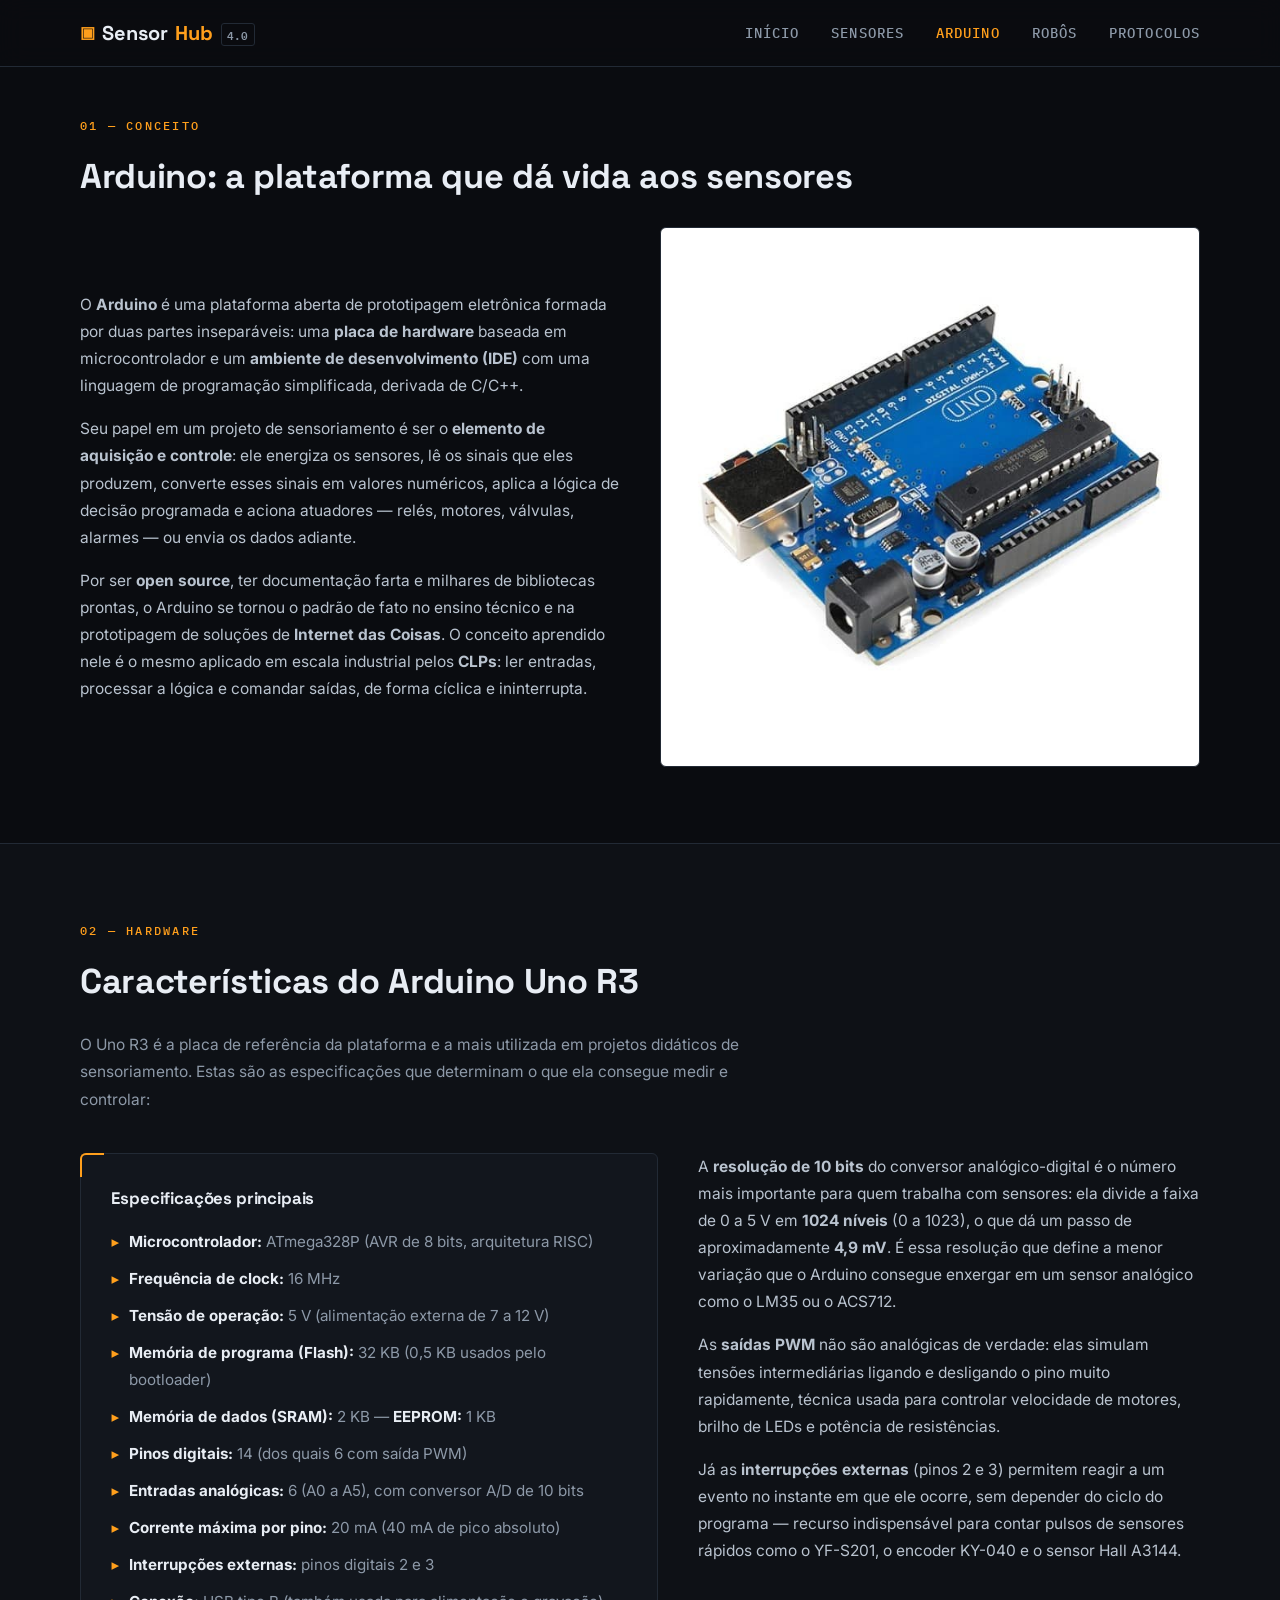
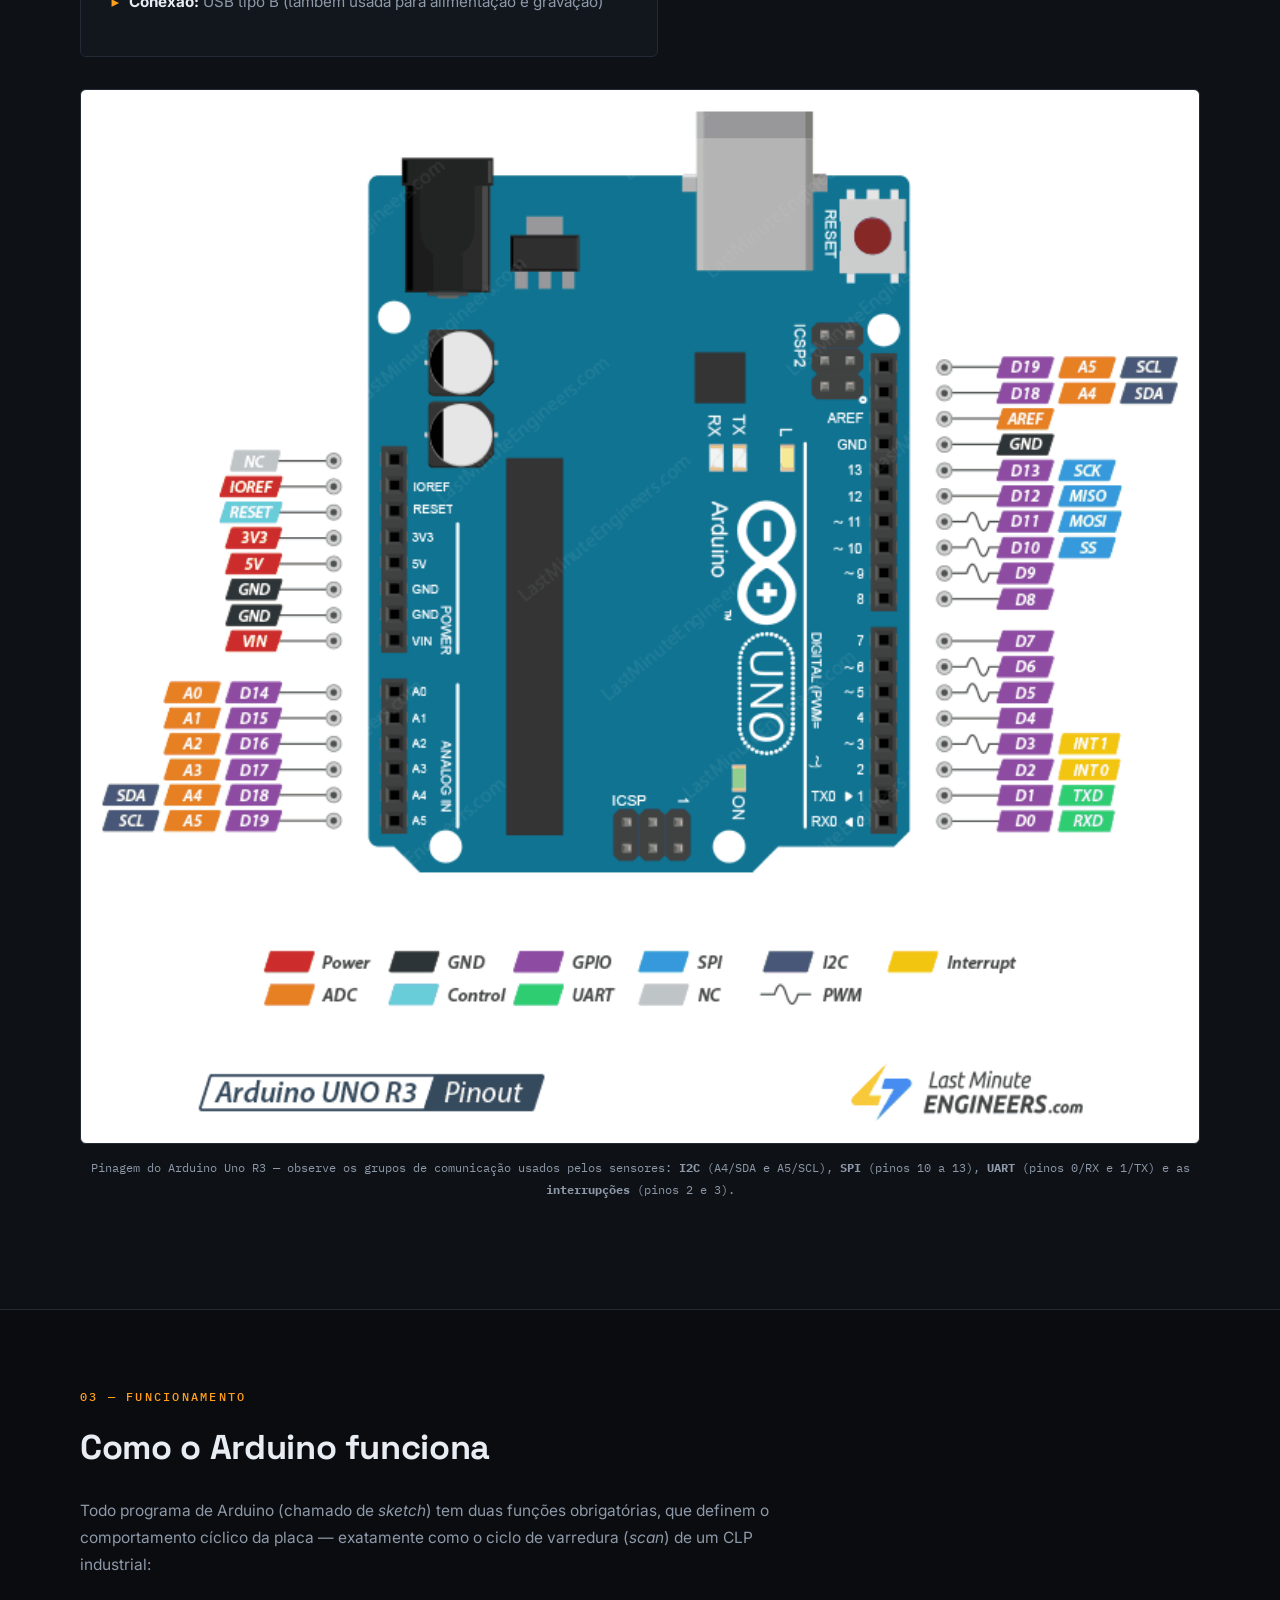
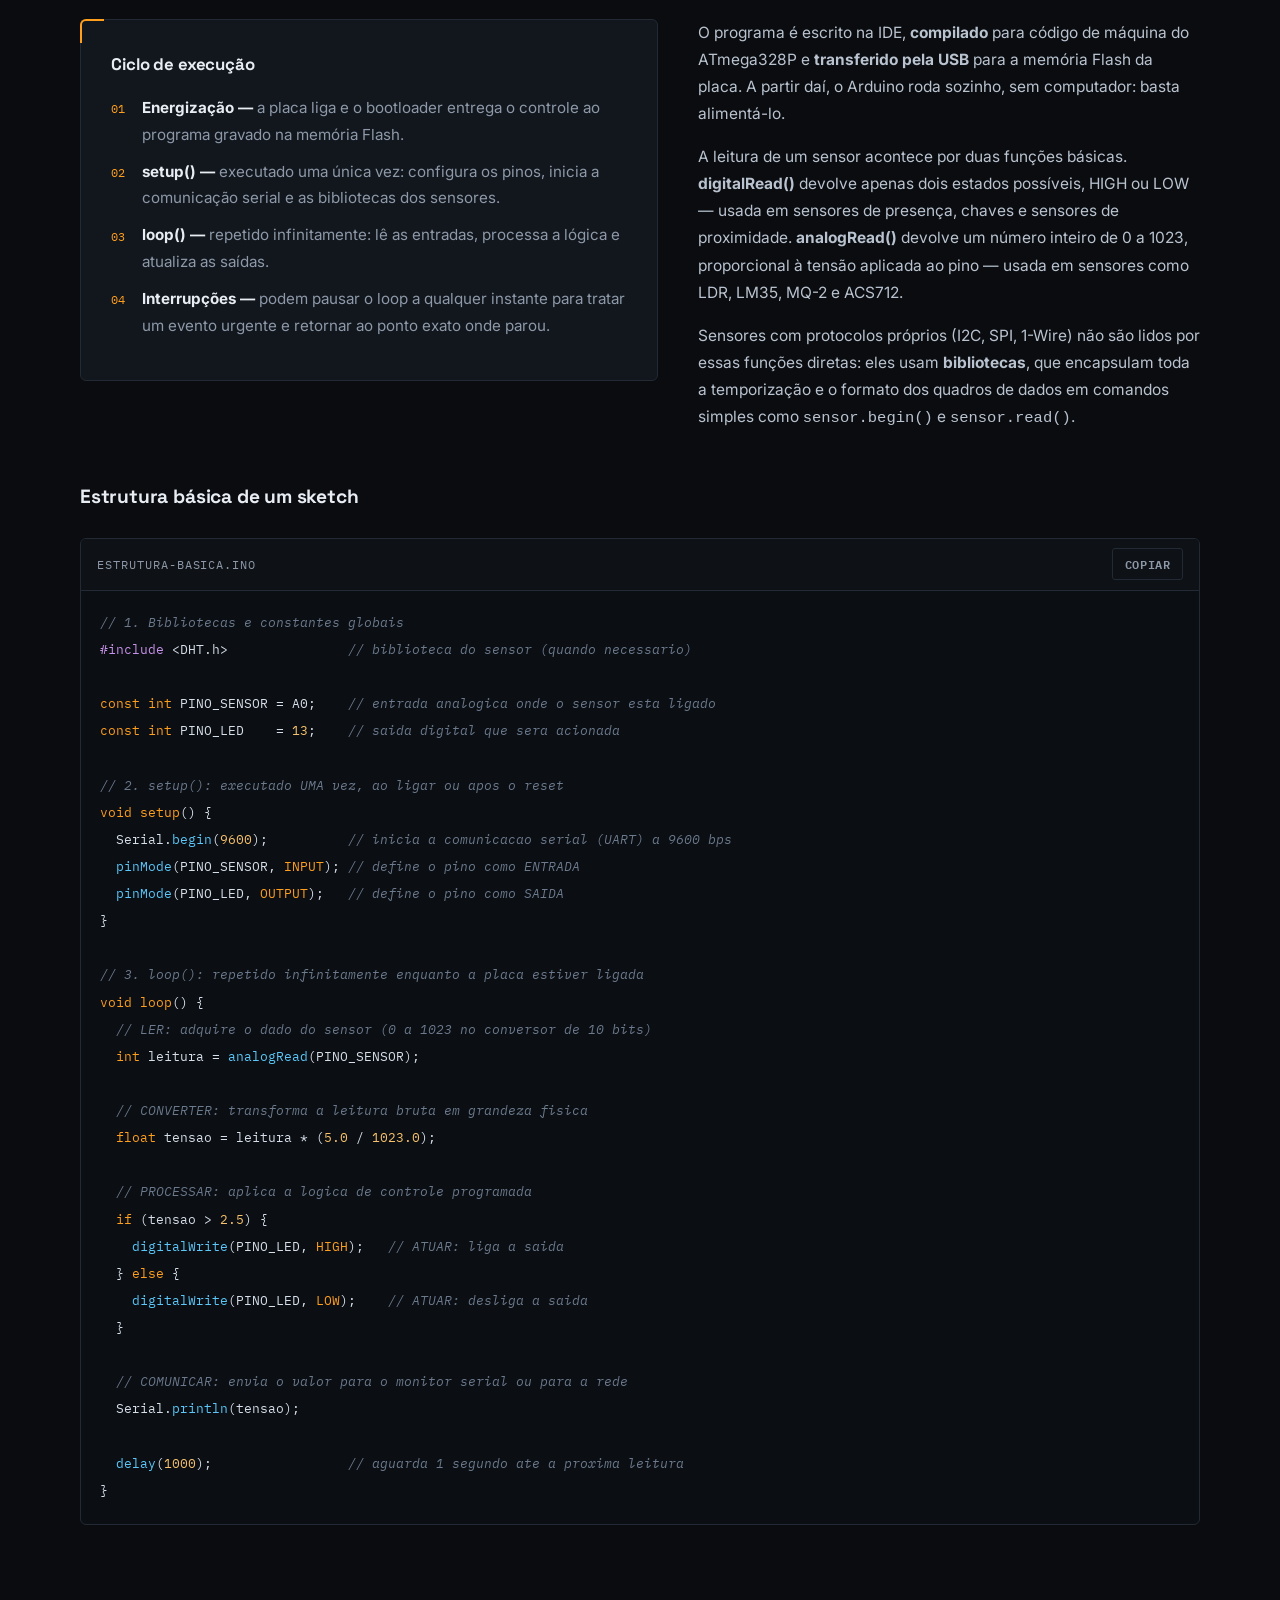
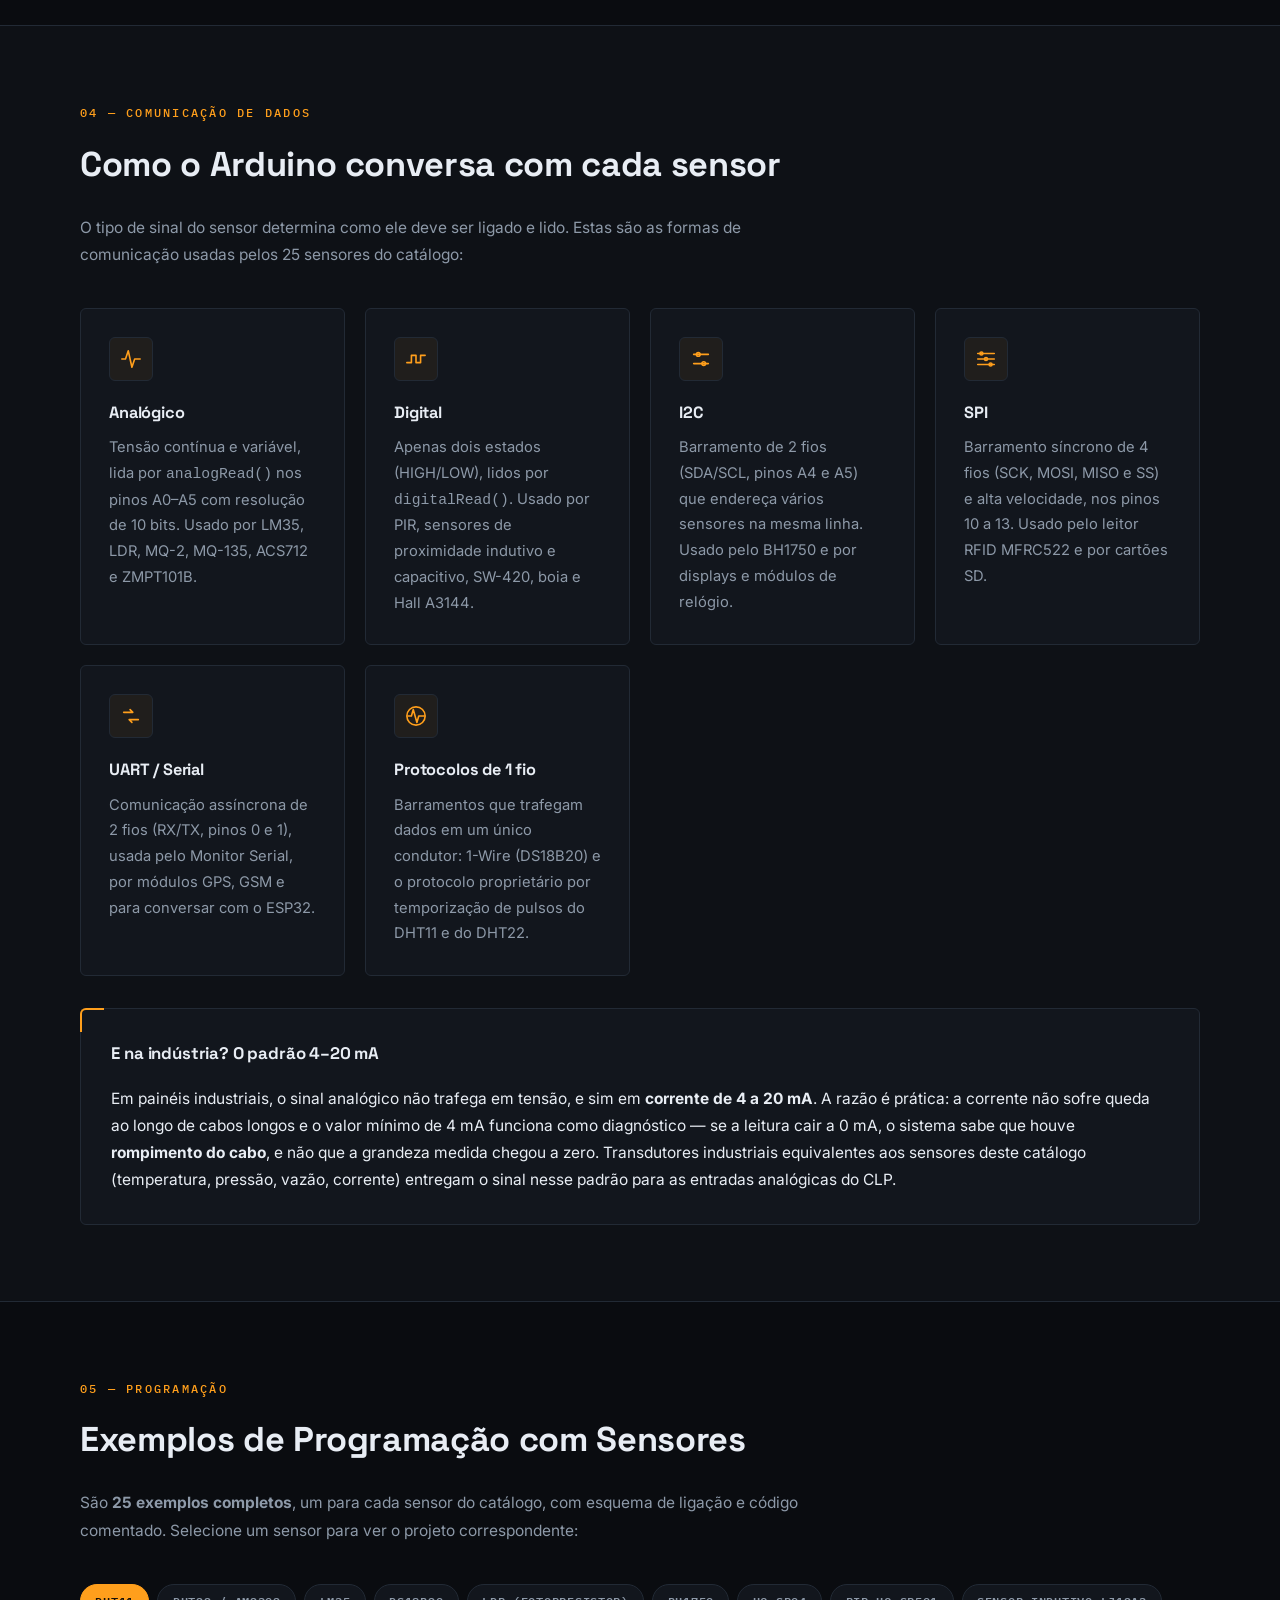
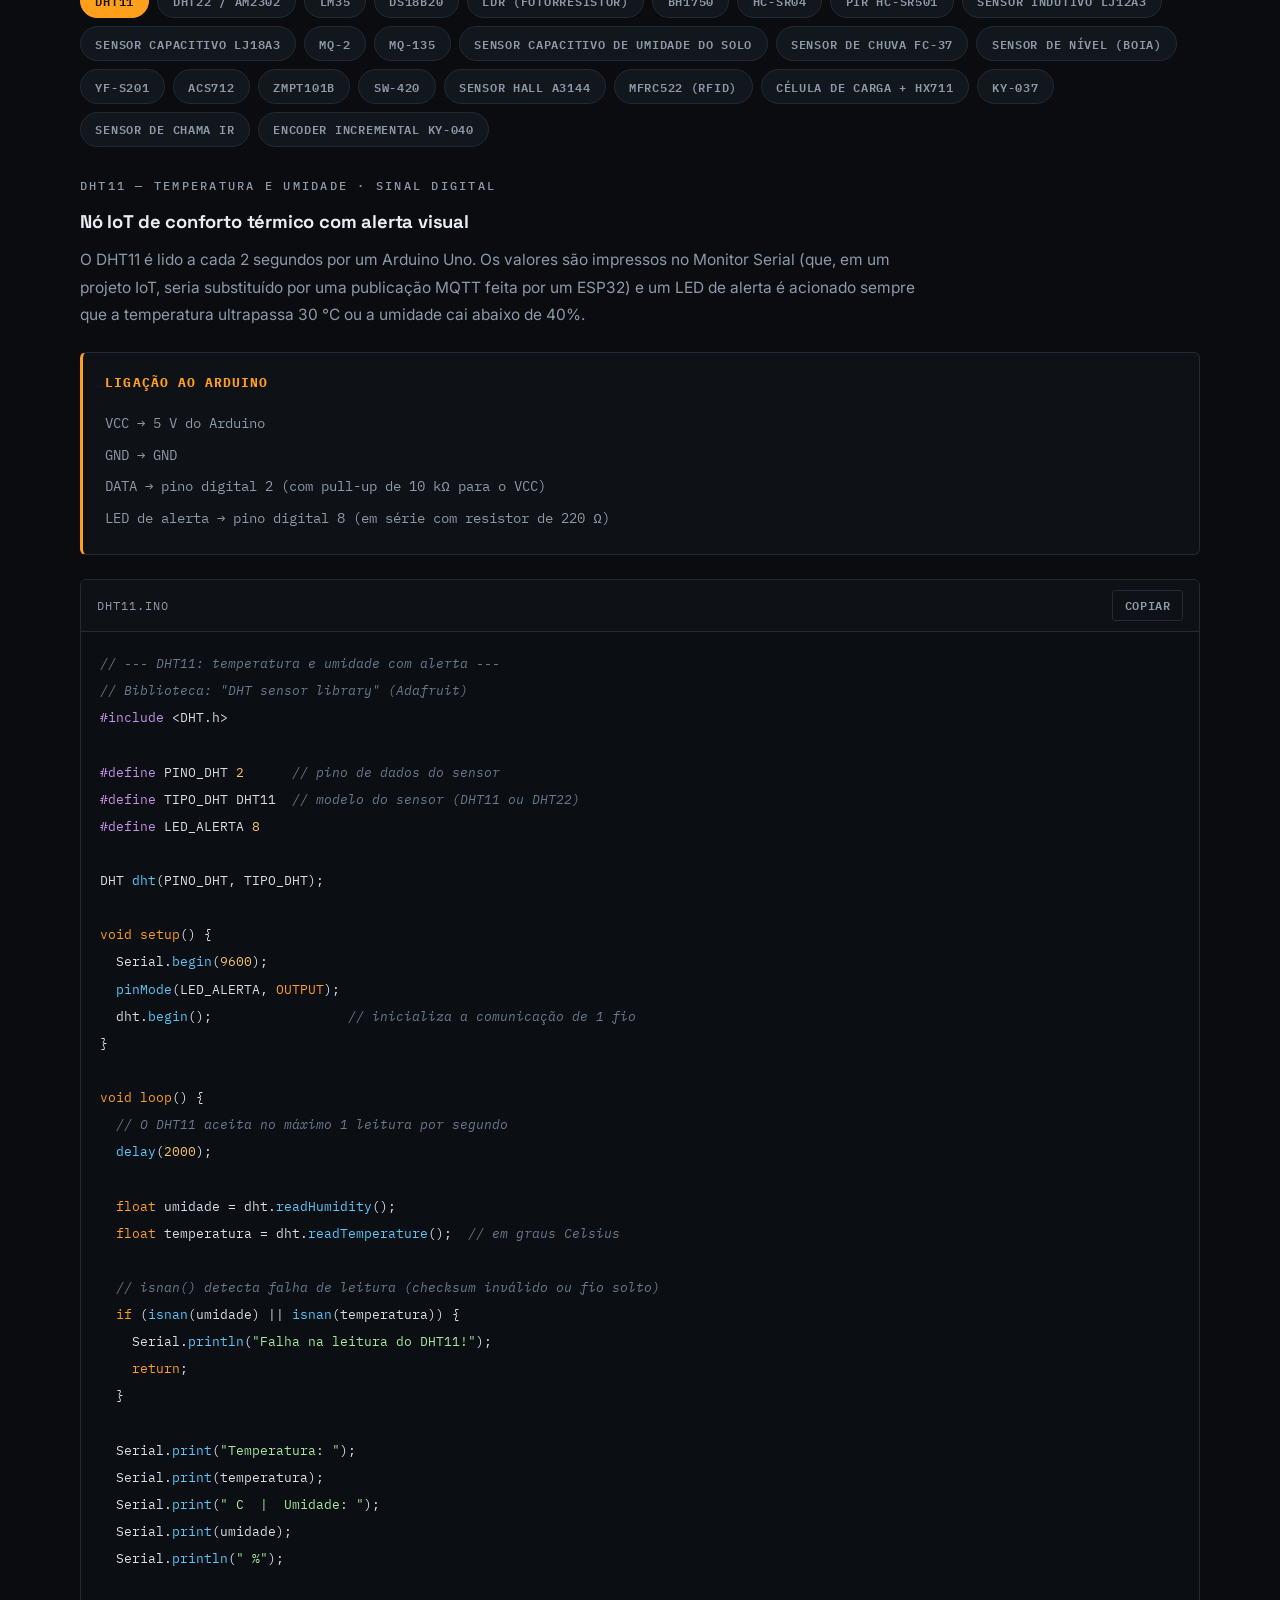
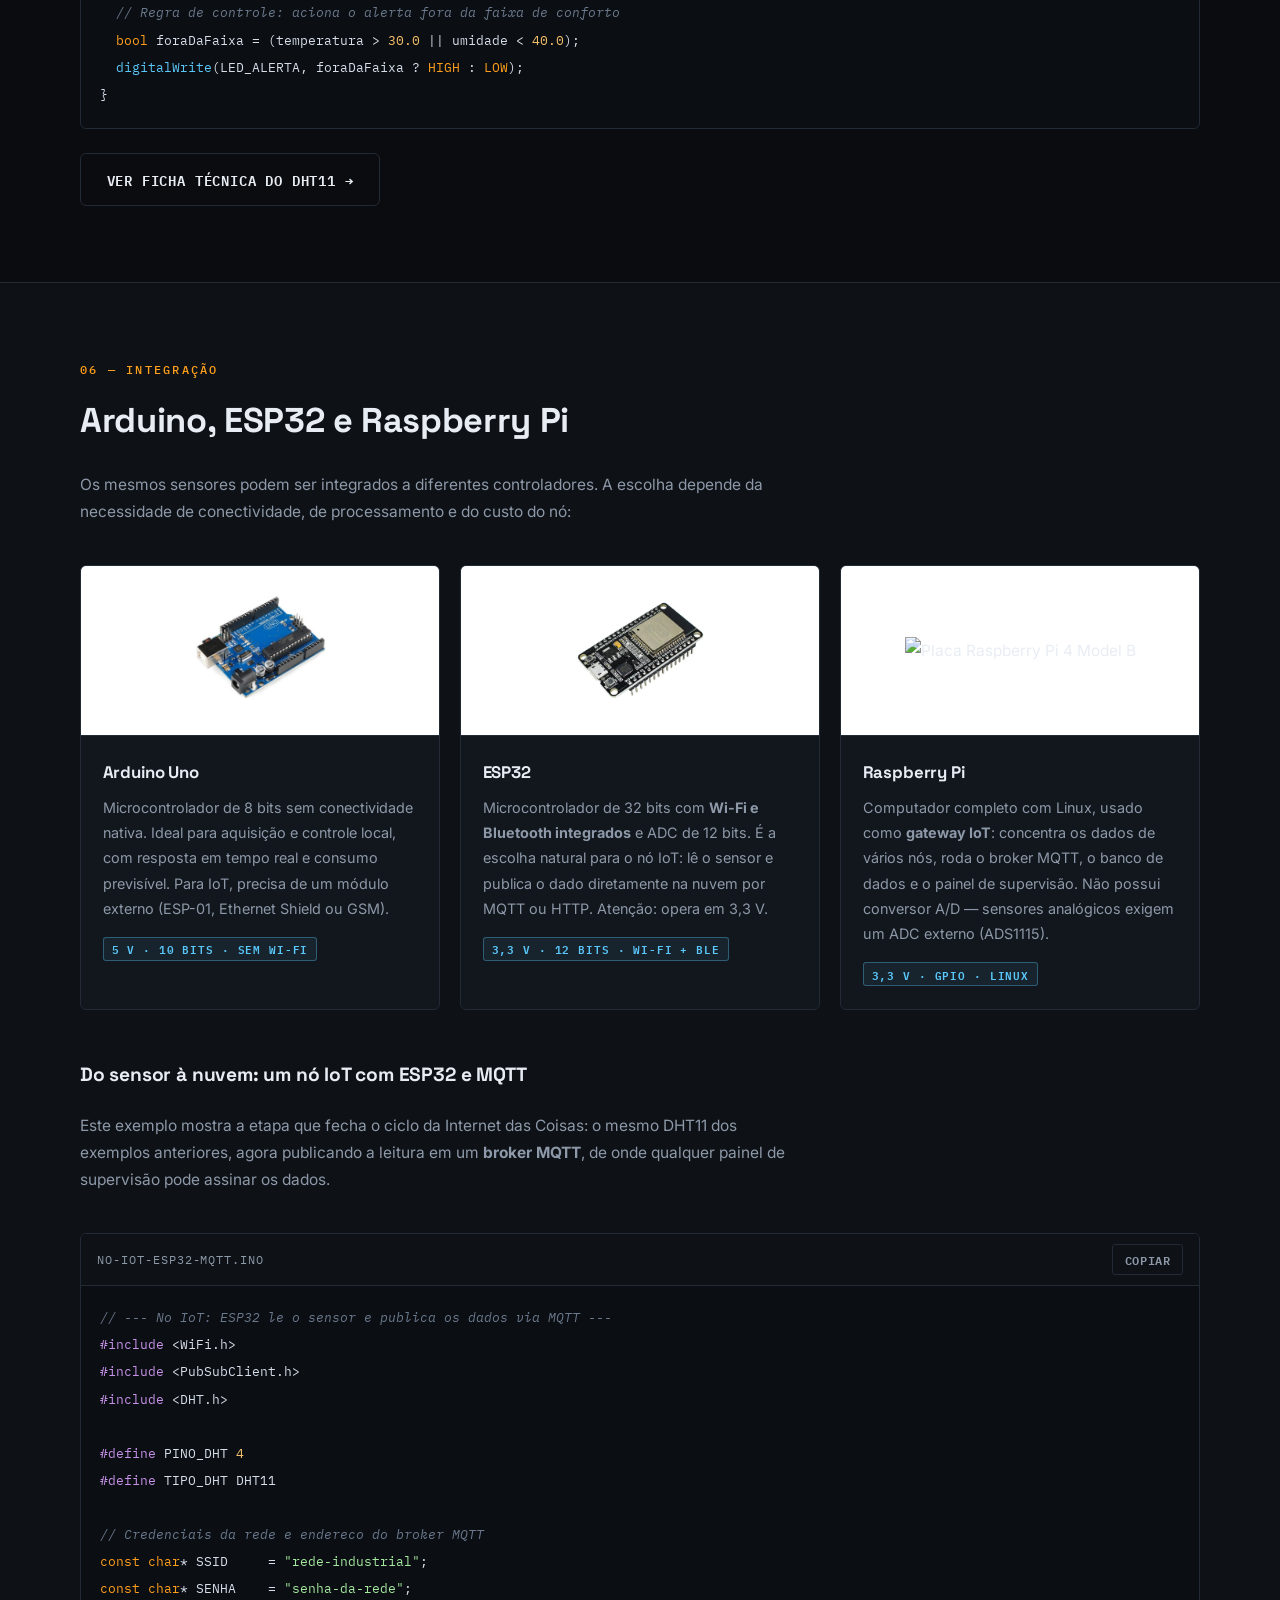
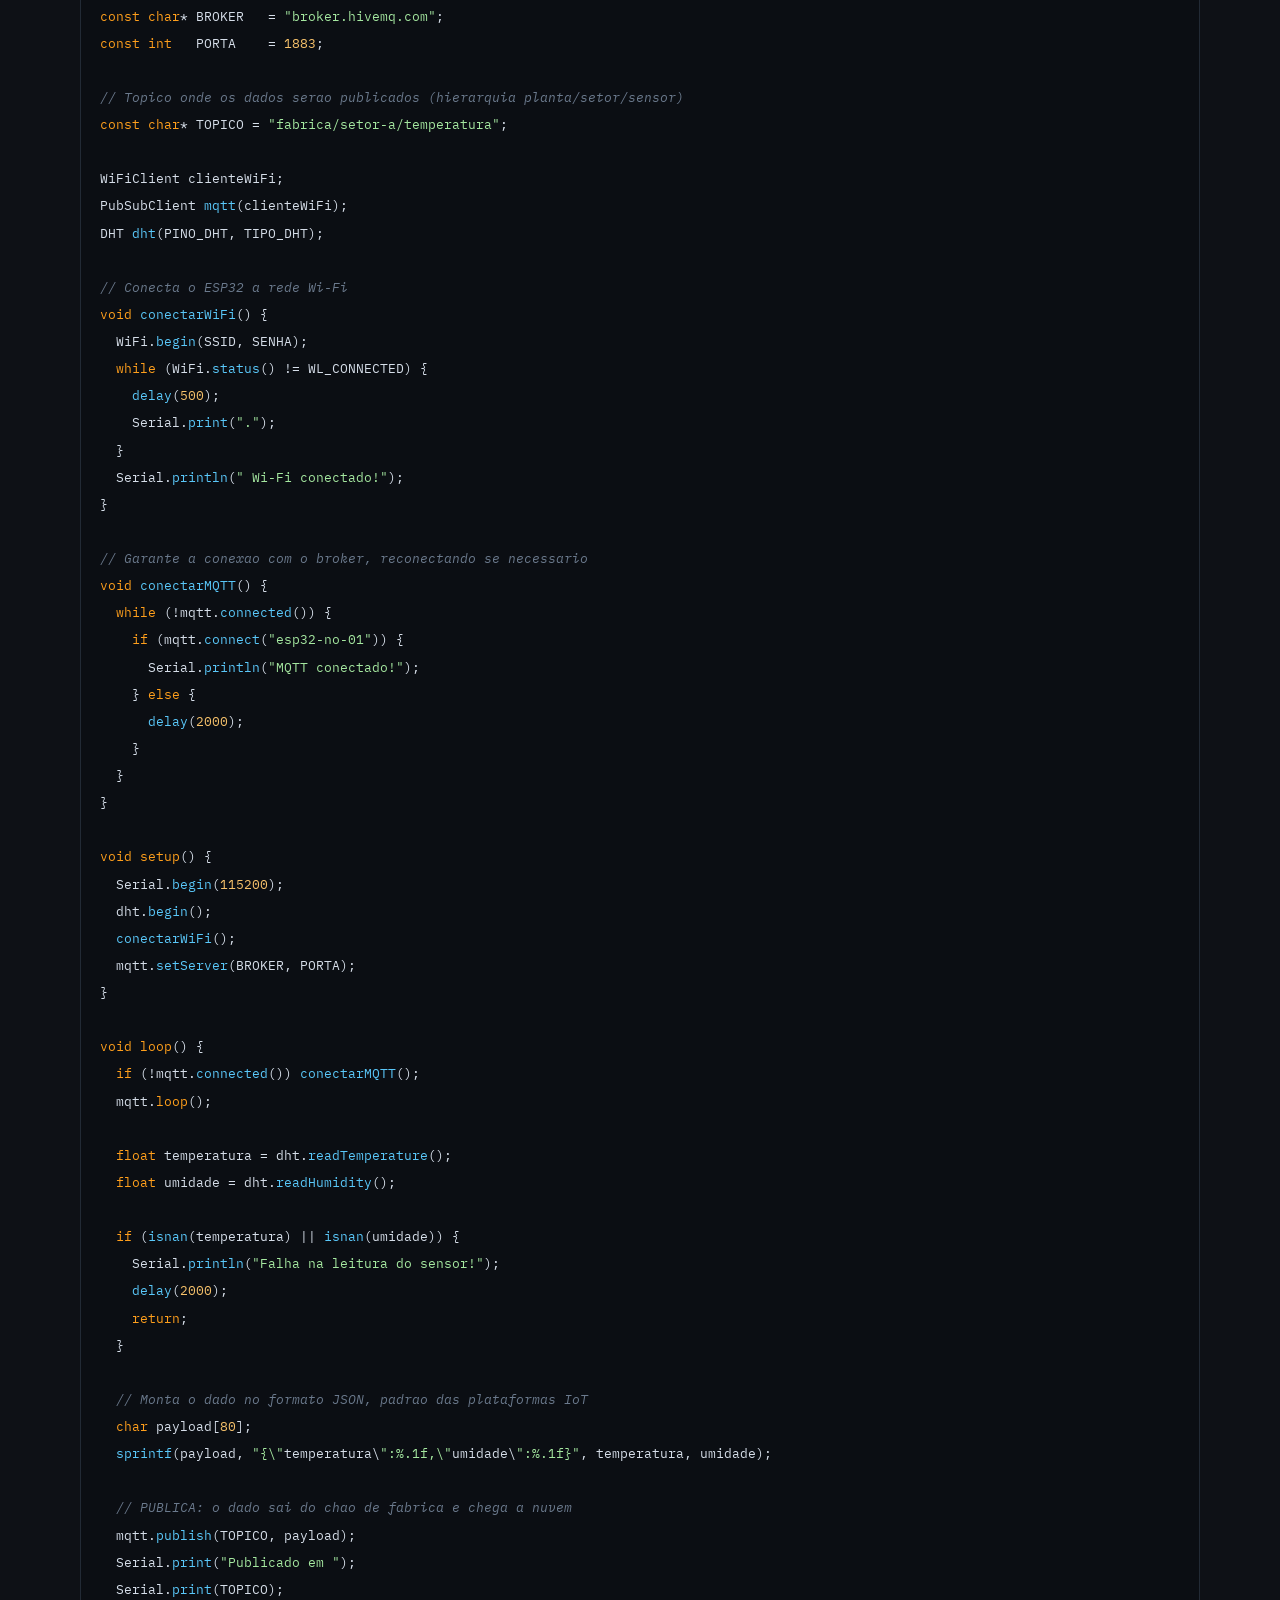
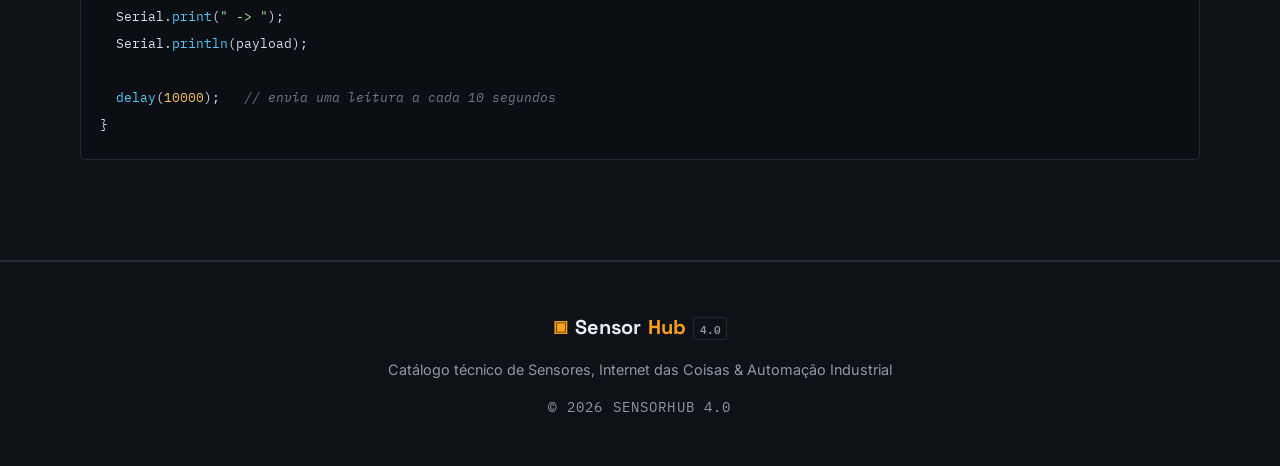
==== arduino.html @ bc9936ca "Adiciona catalogo de sensores, pagina do Arduino e fotos dos modulos Completa o projeto de sensores " ====
<!DOCTYPE html>
<html lang="pt-BR">
<head>
  <meta charset="UTF-8" />
  <meta name="viewport" content="width=device-width, initial-scale=1.0" />
  <meta name="description" content="Arduino: conceito, características, funcionamento, pinagem, formas de comunicação com sensores e 25 exemplos de programação com sensores IoT e industriais." />
  <title>Arduino — SensorHub 4.0</title>
  <link rel="icon" href="data:image/svg+xml,<svg xmlns=%22http://www.w3.org/2000/svg%22 viewBox=%220 0 100 100%22><rect x=%2215%22 y=%2225%22 width=%2270%22 height=%2255%22 rx=%2210%22 fill=%22%23ff9f1c%22/><circle cx=%2238%22 cy=%2250%22 r=%228%22 fill=%22%230a0c10%22/><circle cx=%2262%22 cy=%2250%22 r=%228%22 fill=%22%230a0c10%22/><rect x=%2247%22 y=%2210%22 width=%226%22 height=%2215%22 fill=%22%23ff9f1c%22/></svg>" />
  <link rel="preconnect" href="https://fonts.googleapis.com" />
  <link rel="preconnect" href="https://fonts.gstatic.com" crossorigin />
  <link href="https://fonts.googleapis.com/css2?family=Space+Grotesk:wght@400;500;600;700&family=Inter:wght@400;500;600;700&family=IBM+Plex+Mono:wght@400;500;600&display=swap" rel="stylesheet" />
  <link rel="stylesheet" href="css/style.css" />
</head>
<body>

  <!-- ===== CABEÇALHO / MENU DE NAVEGAÇÃO ===== -->
  <header class="cabecalho">
    <nav class="nav container">
      <a href="index.html" class="logo"><span class="logo-marca">▣</span> Sensor<span>Hub</span><em>4.0</em></a>
      <button class="nav-toggle" id="navToggle" aria-label="Abrir menu" aria-expanded="false">
        <span></span><span></span><span></span>
      </button>
      <ul class="nav-lista" id="navLista">
        <li><a href="index.html">Início</a></li>
        <li><a href="sensores.html">Sensores</a></li>
        <li><a href="arduino.html" class="ativo">Arduino</a></li>
        <li><a href="robos.html">Robôs</a></li>
        <li><a href="index.html#protocolos">Protocolos</a></li>
      </ul>
    </nav>
  </header>

  <main>

    <!-- ===== 1. CONCEITO ===== -->
    <section class="secao pagina-topo" id="conceito">
      <div class="container">
        <p class="kicker revelar">01 — conceito</p>
        <h1 class="secao-titulo revelar">Arduino: a plataforma que dá vida aos sensores</h1>

        <div class="arduino-hero revelar">
          <div class="cartao-texto">
            <p>
              O <strong>Arduino</strong> é uma plataforma aberta de prototipagem eletrônica formada
              por duas partes inseparáveis: uma <strong>placa de hardware</strong> baseada em
              microcontrolador e um <strong>ambiente de desenvolvimento (IDE)</strong> com uma
              linguagem de programação simplificada, derivada de C/C++.
            </p>
            <p>
              Seu papel em um projeto de sensoriamento é ser o <strong>elemento de aquisição e
              controle</strong>: ele energiza os sensores, lê os sinais que eles produzem, converte
              esses sinais em valores numéricos, aplica a lógica de decisão programada e aciona
              atuadores — relés, motores, válvulas, alarmes — ou envia os dados adiante.
            </p>
            <p>
              Por ser <strong>open source</strong>, ter documentação farta e milhares de bibliotecas
              prontas, o Arduino se tornou o padrão de fato no ensino técnico e na prototipagem de
              soluções de <strong>Internet das Coisas</strong>. O conceito aprendido nele é o mesmo
              aplicado em escala industrial pelos <strong>CLPs</strong>: ler entradas, processar a
              lógica e comandar saídas, de forma cíclica e ininterrupta.
            </p>
          </div>
          <div class="arduino-imagem">
            <img src="img/arduino-uno.png" alt="Placa Arduino Uno R3" />
          </div>
        </div>
      </div>
    </section>

    <!-- ===== 2. CARACTERÍSTICAS TÉCNICAS ===== -->
    <section class="secao secao-alt" id="caracteristicas">
      <div class="container">
        <p class="kicker revelar">02 — hardware</p>
        <h2 class="secao-titulo revelar">Características do Arduino Uno R3</h2>
        <p class="secao-subtitulo revelar">
          O Uno R3 é a placa de referência da plataforma e a mais utilizada em projetos didáticos
          de sensoriamento. Estas são as especificações que determinam o que ela consegue medir e
          controlar:
        </p>

        <div class="grade-2 revelar">
          <div class="cartao-destaque">
            <h3>Especificações principais</h3>
            <ul class="lista-marcada">
              <li><strong>Microcontrolador:</strong> ATmega328P (AVR de 8 bits, arquitetura RISC)</li>
              <li><strong>Frequência de clock:</strong> 16 MHz</li>
              <li><strong>Tensão de operação:</strong> 5 V (alimentação externa de 7 a 12 V)</li>
              <li><strong>Memória de programa (Flash):</strong> 32 KB (0,5 KB usados pelo bootloader)</li>
              <li><strong>Memória de dados (SRAM):</strong> 2 KB — <strong>EEPROM:</strong> 1 KB</li>
              <li><strong>Pinos digitais:</strong> 14 (dos quais 6 com saída PWM)</li>
              <li><strong>Entradas analógicas:</strong> 6 (A0 a A5), com conversor A/D de 10 bits</li>
              <li><strong>Corrente máxima por pino:</strong> 20 mA (40 mA de pico absoluto)</li>
              <li><strong>Interrupções externas:</strong> pinos digitais 2 e 3</li>
              <li><strong>Conexão:</strong> USB tipo B (também usada para alimentação e gravação)</li>
            </ul>
          </div>
          <div class="cartao-texto">
            <p>
              A <strong>resolução de 10 bits</strong> do conversor analógico-digital é o número mais
              importante para quem trabalha com sensores: ela divide a faixa de 0 a 5 V em
              <strong>1024 níveis</strong> (0 a 1023), o que dá um passo de aproximadamente
              <strong>4,9 mV</strong>. É essa resolução que define a menor variação que o Arduino
              consegue enxergar em um sensor analógico como o LM35 ou o ACS712.
            </p>
            <p>
              As <strong>saídas PWM</strong> não são analógicas de verdade: elas simulam tensões
              intermediárias ligando e desligando o pino muito rapidamente, técnica usada para
              controlar velocidade de motores, brilho de LEDs e potência de resistências.
            </p>
            <p>
              Já as <strong>interrupções externas</strong> (pinos 2 e 3) permitem reagir a um evento
              no instante em que ele ocorre, sem depender do ciclo do programa — recurso
              indispensável para contar pulsos de sensores rápidos como o YF-S201, o encoder KY-040
              e o sensor Hall A3144.
            </p>
          </div>
        </div>

        <!-- Diagrama de pinagem: relaciona cada pino ao seu tipo de sinal -->
        <figure class="figura revelar">
          <img src="img/arduino-pinout.png" alt="Diagrama de pinagem do Arduino Uno R3, com identificação dos pinos de alimentação, entradas analógicas, pinos digitais, PWM, I2C, SPI, UART e interrupções" />
          <figcaption>
            Pinagem do Arduino Uno R3 — observe os grupos de comunicação usados pelos sensores:
            <strong>I2C</strong> (A4/SDA e A5/SCL), <strong>SPI</strong> (pinos 10 a 13),
            <strong>UART</strong> (pinos 0/RX e 1/TX) e as <strong>interrupções</strong> (pinos 2 e 3).
          </figcaption>
        </figure>
      </div>
    </section>

    <!-- ===== 3. FUNCIONAMENTO ===== -->
    <section class="secao" id="funcionamento">
      <div class="container">
        <p class="kicker revelar">03 — funcionamento</p>
        <h2 class="secao-titulo revelar">Como o Arduino funciona</h2>
        <p class="secao-subtitulo revelar">
          Todo programa de Arduino (chamado de <em>sketch</em>) tem duas funções obrigatórias, que
          definem o comportamento cíclico da placa — exatamente como o ciclo de varredura
          (<em>scan</em>) de um CLP industrial:
        </p>

        <div class="grade-2 revelar">
          <div class="cartao-destaque">
            <h3>Ciclo de execução</h3>
            <ol class="lista-passos">
              <li><strong>Energização —</strong> a placa liga e o bootloader entrega o controle ao programa gravado na memória Flash.</li>
              <li><strong>setup() —</strong> executado uma única vez: configura os pinos, inicia a comunicação serial e as bibliotecas dos sensores.</li>
              <li><strong>loop() —</strong> repetido infinitamente: lê as entradas, processa a lógica e atualiza as saídas.</li>
              <li><strong>Interrupções —</strong> podem pausar o loop a qualquer instante para tratar um evento urgente e retornar ao ponto exato onde parou.</li>
            </ol>
          </div>
          <div class="cartao-texto">
            <p>
              O programa é escrito na IDE, <strong>compilado</strong> para código de máquina do
              ATmega328P e <strong>transferido pela USB</strong> para a memória Flash da placa. A
              partir daí, o Arduino roda sozinho, sem computador: basta alimentá-lo.
            </p>
            <p>
              A leitura de um sensor acontece por duas funções básicas.
              <strong>digitalRead()</strong> devolve apenas dois estados possíveis, HIGH ou LOW —
              usada em sensores de presença, chaves e sensores de proximidade.
              <strong>analogRead()</strong> devolve um número inteiro de 0 a 1023, proporcional à
              tensão aplicada ao pino — usada em sensores como LDR, LM35, MQ-2 e ACS712.
            </p>
            <p>
              Sensores com protocolos próprios (I2C, SPI, 1-Wire) não são lidos por essas funções
              diretas: eles usam <strong>bibliotecas</strong>, que encapsulam toda a temporização e
              o formato dos quadros de dados em comandos simples como <code>sensor.begin()</code> e
              <code>sensor.read()</code>.
            </p>
          </div>
        </div>

        <!-- Estrutura básica de um sketch, realçada pelo js/codigo.js -->
        <h3 class="secao-titulo revelar" style="font-size: 1.2rem; margin-top: 3rem;">
          Estrutura básica de um sketch
        </h3>
        <div class="bloco-codigo revelar">
          <div class="codigo-cabecalho">
            <span class="codigo-titulo">estrutura-basica.ino</span>
            <button class="botao-copiar" type="button">copiar</button>
          </div>
          <pre><code class="codigo-arduino">// 1. Bibliotecas e constantes globais
#include &lt;DHT.h&gt;               // biblioteca do sensor (quando necessario)

const int PINO_SENSOR = A0;    // entrada analogica onde o sensor esta ligado
const int PINO_LED    = 13;    // saida digital que sera acionada

// 2. setup(): executado UMA vez, ao ligar ou apos o reset
void setup() {
  Serial.begin(9600);          // inicia a comunicacao serial (UART) a 9600 bps
  pinMode(PINO_SENSOR, INPUT); // define o pino como ENTRADA
  pinMode(PINO_LED, OUTPUT);   // define o pino como SAIDA
}

// 3. loop(): repetido infinitamente enquanto a placa estiver ligada
void loop() {
  // LER: adquire o dado do sensor (0 a 1023 no conversor de 10 bits)
  int leitura = analogRead(PINO_SENSOR);

  // CONVERTER: transforma a leitura bruta em grandeza fisica
  float tensao = leitura * (5.0 / 1023.0);

  // PROCESSAR: aplica a logica de controle programada
  if (tensao &gt; 2.5) {
    digitalWrite(PINO_LED, HIGH);   // ATUAR: liga a saida
  } else {
    digitalWrite(PINO_LED, LOW);    // ATUAR: desliga a saida
  }

  // COMUNICAR: envia o valor para o monitor serial ou para a rede
  Serial.println(tensao);

  delay(1000);                 // aguarda 1 segundo ate a proxima leitura
}</code></pre>
        </div>
      </div>
    </section>

    <!-- ===== 4. COMUNICAÇÃO COM OS SENSORES (Capacidade C4) ===== -->
    <section class="secao secao-alt" id="comunicacao">
      <div class="container">
        <p class="kicker revelar">04 — comunicação de dados</p>
        <h2 class="secao-titulo revelar">Como o Arduino conversa com cada sensor</h2>
        <p class="secao-subtitulo revelar">
          O tipo de sinal do sensor determina como ele deve ser ligado e lido. Estas são as formas
          de comunicação usadas pelos 25 sensores do catálogo:
        </p>

        <div class="grade-cartoes revelar">
          <article class="cartao-icone">
            <div class="icone">
              <svg viewBox="0 0 24 24" fill="none" stroke="currentColor" stroke-width="1.75" stroke-linecap="round" stroke-linejoin="round"><path d="M2 12h4l3-9 4 18 3-9h6"/></svg>
            </div>
            <h3>Analógico</h3>
            <p>Tensão contínua e variável, lida por <code>analogRead()</code> nos pinos A0–A5 com resolução de 10 bits. Usado por LM35, LDR, MQ-2, MQ-135, ACS712 e ZMPT101B.</p>
          </article>
          <article class="cartao-icone">
            <div class="icone">
              <svg viewBox="0 0 24 24" fill="none" stroke="currentColor" stroke-width="1.75" stroke-linecap="round" stroke-linejoin="round"><path d="M2 16h5V8h5v8h5V8h5"/></svg>
            </div>
            <h3>Digital</h3>
            <p>Apenas dois estados (HIGH/LOW), lidos por <code>digitalRead()</code>. Usado por PIR, sensores de proximidade indutivo e capacitivo, SW-420, boia e Hall A3144.</p>
          </article>
          <article class="cartao-icone">
            <div class="icone">
              <svg viewBox="0 0 24 24" fill="none" stroke="currentColor" stroke-width="1.75" stroke-linecap="round" stroke-linejoin="round"><path d="M4 7h16"/><path d="M4 17h16"/><circle cx="9" cy="7" r="2"/><circle cx="15" cy="17" r="2"/></svg>
            </div>
            <h3>I2C</h3>
            <p>Barramento de 2 fios (SDA/SCL, pinos A4 e A5) que endereça vários sensores na mesma linha. Usado pelo BH1750 e por displays e módulos de relógio.</p>
          </article>
          <article class="cartao-icone">
            <div class="icone">
              <svg viewBox="0 0 24 24" fill="none" stroke="currentColor" stroke-width="1.75" stroke-linecap="round" stroke-linejoin="round"><path d="M3 6h18"/><path d="M3 12h18"/><path d="M3 18h18"/><circle cx="7" cy="6" r="1.6"/><circle cx="12" cy="12" r="1.6"/><circle cx="17" cy="18" r="1.6"/></svg>
            </div>
            <h3>SPI</h3>
            <p>Barramento síncrono de 4 fios (SCK, MOSI, MISO e SS) e alta velocidade, nos pinos 10 a 13. Usado pelo leitor RFID MFRC522 e por cartões SD.</p>
          </article>
          <article class="cartao-icone">
            <div class="icone">
              <svg viewBox="0 0 24 24" fill="none" stroke="currentColor" stroke-width="1.75" stroke-linecap="round" stroke-linejoin="round"><path d="M4 8h10l-3-3"/><path d="M20 16H10l3 3"/></svg>
            </div>
            <h3>UART / Serial</h3>
            <p>Comunicação assíncrona de 2 fios (RX/TX, pinos 0 e 1), usada pelo Monitor Serial, por módulos GPS, GSM e para conversar com o ESP32.</p>
          </article>
          <article class="cartao-icone">
            <div class="icone">
              <svg viewBox="0 0 24 24" fill="none" stroke="currentColor" stroke-width="1.75" stroke-linecap="round" stroke-linejoin="round"><path d="M3 12h4l2-7 4 14 2-7h6"/><circle cx="12" cy="12" r="10"/></svg>
            </div>
            <h3>Protocolos de 1 fio</h3>
            <p>Barramentos que trafegam dados em um único condutor: 1-Wire (DS18B20) e o protocolo proprietário por temporização de pulsos do DHT11 e do DHT22.</p>
          </article>
        </div>

        <div class="cartao-destaque revelar" style="margin-top: 2rem;">
          <h3>E na indústria? O padrão 4–20 mA</h3>
          <p>
            Em painéis industriais, o sinal analógico não trafega em tensão, e sim em
            <strong>corrente de 4 a 20 mA</strong>. A razão é prática: a corrente não sofre queda ao
            longo de cabos longos e o valor mínimo de 4 mA funciona como diagnóstico — se a leitura
            cair a 0 mA, o sistema sabe que houve <strong>rompimento do cabo</strong>, e não que a
            grandeza medida chegou a zero. Transdutores industriais equivalentes aos sensores deste
            catálogo (temperatura, pressão, vazão, corrente) entregam o sinal nesse padrão para as
            entradas analógicas do CLP.
          </p>
        </div>
      </div>
    </section>

    <!-- ===== 5. EXEMPLOS DE PROGRAMAÇÃO ===== -->
    <section class="secao" id="exemplos">
      <div class="container">
        <p class="kicker revelar">05 — programação</p>
        <h2 class="secao-titulo revelar">Exemplos de Programação com Sensores</h2>
        <p class="secao-subtitulo revelar">
          São <strong><span id="totalExemplos">25</span> exemplos completos</strong>, um para cada
          sensor do catálogo, com esquema de ligação e código comentado. Selecione um sensor para
          ver o projeto correspondente:
        </p>

        <!-- Chips gerados pelo js/arduino.js a partir do array SENSORES -->
        <div class="seletor-exemplo revelar" id="seletorExemplo"></div>

        <!-- Exemplo exibido no momento (descrição + ligação + código) -->
        <div id="exemploArduino"></div>
      </div>
    </section>

    <!-- ===== 6. INTEGRAÇÃO COM OUTRAS PLACAS (Capacidade C4) ===== -->
    <section class="secao secao-alt" id="placas">
      <div class="container">
        <p class="kicker revelar">06 — integração</p>
        <h2 class="secao-titulo revelar">Arduino, ESP32 e Raspberry Pi</h2>
        <p class="secao-subtitulo revelar">
          Os mesmos sensores podem ser integrados a diferentes controladores. A escolha depende da
          necessidade de conectividade, de processamento e do custo do nó:
        </p>

        <div class="grade-placas revelar">
          <article class="card-placa">
            <div class="card-placa-imagem">
              <img src="img/arduino-uno.png" alt="Placa Arduino Uno R3" loading="lazy" />
            </div>
            <div class="card-placa-corpo">
              <h3>Arduino Uno</h3>
              <p>
                Microcontrolador de 8 bits sem conectividade nativa. Ideal para aquisição e controle
                local, com resposta em tempo real e consumo previsível. Para IoT, precisa de um
                módulo externo (ESP-01, Ethernet Shield ou GSM).
              </p>
              <span class="selo-sinal">5 V · 10 bits · sem Wi-Fi</span>
            </div>
          </article>

          <article class="card-placa">
            <div class="card-placa-imagem">
              <img src="img/esp32.png" alt="Placa ESP32 DevKit" loading="lazy" />
            </div>
            <div class="card-placa-corpo">
              <h3>ESP32</h3>
              <p>
                Microcontrolador de 32 bits com <strong>Wi-Fi e Bluetooth integrados</strong> e ADC
                de 12 bits. É a escolha natural para o nó IoT: lê o sensor e publica o dado
                diretamente na nuvem por MQTT ou HTTP. Atenção: opera em 3,3 V.
              </p>
              <span class="selo-sinal">3,3 V · 12 bits · Wi-Fi + BLE</span>
            </div>
          </article>

          <article class="card-placa">
            <div class="card-placa-imagem">
              <img src="img/raspberry-pi.png" alt="Placa Raspberry Pi 4 Model B" loading="lazy" />
            </div>
            <div class="card-placa-corpo">
              <h3>Raspberry Pi</h3>
              <p>
                Computador completo com Linux, usado como <strong>gateway IoT</strong>: concentra os
                dados de vários nós, roda o broker MQTT, o banco de dados e o painel de supervisão.
                Não possui conversor A/D — sensores analógicos exigem um ADC externo (ADS1115).
              </p>
              <span class="selo-sinal">3,3 V · GPIO · Linux</span>
            </div>
          </article>
        </div>

        <!-- Exemplo de nó IoT: leitura do sensor + publicação MQTT -->
        <h3 class="secao-titulo revelar" style="font-size: 1.2rem; margin-top: 3rem;">
          Do sensor à nuvem: um nó IoT com ESP32 e MQTT
        </h3>
        <p class="secao-subtitulo revelar">
          Este exemplo mostra a etapa que fecha o ciclo da Internet das Coisas: o mesmo DHT11 dos
          exemplos anteriores, agora publicando a leitura em um <strong>broker MQTT</strong>, de
          onde qualquer painel de supervisão pode assinar os dados.
        </p>
        <div class="bloco-codigo revelar">
          <div class="codigo-cabecalho">
            <span class="codigo-titulo">no-iot-esp32-mqtt.ino</span>
            <button class="botao-copiar" type="button">copiar</button>
          </div>
          <pre><code class="codigo-arduino">// --- No IoT: ESP32 le o sensor e publica os dados via MQTT ---
#include &lt;WiFi.h&gt;
#include &lt;PubSubClient.h&gt;
#include &lt;DHT.h&gt;

#define PINO_DHT 4
#define TIPO_DHT DHT11

// Credenciais da rede e endereco do broker MQTT
const char* SSID     = "rede-industrial";
const char* SENHA    = "senha-da-rede";
const char* BROKER   = "broker.hivemq.com";
const int   PORTA    = 1883;

// Topico onde os dados serao publicados (hierarquia planta/setor/sensor)
const char* TOPICO = "fabrica/setor-a/temperatura";

WiFiClient clienteWiFi;
PubSubClient mqtt(clienteWiFi);
DHT dht(PINO_DHT, TIPO_DHT);

// Conecta o ESP32 a rede Wi-Fi
void conectarWiFi() {
  WiFi.begin(SSID, SENHA);
  while (WiFi.status() != WL_CONNECTED) {
    delay(500);
    Serial.print(".");
  }
  Serial.println(" Wi-Fi conectado!");
}

// Garante a conexao com o broker, reconectando se necessario
void conectarMQTT() {
  while (!mqtt.connected()) {
    if (mqtt.connect("esp32-no-01")) {
      Serial.println("MQTT conectado!");
    } else {
      delay(2000);
    }
  }
}

void setup() {
  Serial.begin(115200);
  dht.begin();
  conectarWiFi();
  mqtt.setServer(BROKER, PORTA);
}

void loop() {
  if (!mqtt.connected()) conectarMQTT();
  mqtt.loop();

  float temperatura = dht.readTemperature();
  float umidade = dht.readHumidity();

  if (isnan(temperatura) || isnan(umidade)) {
    Serial.println("Falha na leitura do sensor!");
    delay(2000);
    return;
  }

  // Monta o dado no formato JSON, padrao das plataformas IoT
  char payload[80];
  sprintf(payload, "{\"temperatura\":%.1f,\"umidade\":%.1f}", temperatura, umidade);

  // PUBLICA: o dado sai do chao de fabrica e chega a nuvem
  mqtt.publish(TOPICO, payload);
  Serial.print("Publicado em ");
  Serial.print(TOPICO);
  Serial.print(" -&gt; ");
  Serial.println(payload);

  delay(10000);   // envia uma leitura a cada 10 segundos
}</code></pre>
        </div>
      </div>
    </section>

  </main>

  <!-- ===== RODAPÉ ===== -->
  <footer class="rodape">
    <div class="container rodape-conteudo">
      <a href="index.html" class="logo"><span class="logo-marca">▣</span> Sensor<span>Hub</span><em>4.0</em></a>
      <p>Catálogo técnico de Sensores, Internet das Coisas &amp; Automação Industrial</p>
      <p class="rodape-copy">© <span id="anoAtual"></span> SensorHub 4.0</p>
    </div>
  </footer>

  <!-- Scripts: base de dados + comportamento + realce de código + exemplos -->
  <script src="js/dados-sensores.js"></script>
  <script src="js/main.js"></script>
  <script src="js/codigo.js"></script>
  <script src="js/arduino.js"></script>
</body>
</html>
---- css/style.css ----
/* ============================================================
   STYLE.CSS — RoboHub 4.0
   Tema técnico-industrial (blueprint escuro).
   Tipografia: Space Grotesk (títulos) · Inter (texto) ·
               IBM Plex Mono (rótulos técnicos)
   Organização:
   1. Variáveis e reset
   2. Elementos base (tipografia, container, botões)
   3. Cabeçalho e menu de navegação (responsivo)
   4. Hero da página inicial
   5. Seções e cartões de conteúdo
   6. Catálogo de robôs (cards e busca)
   7. Página de detalhe do robô (abas e modelos)
   8. Rodapé
   9. Animações
   10. Media queries (responsividade)
   11. Catálogo de sensores (filtros, selos e fichas)
   12. Blocos de código Arduino
   13. Página do Arduino
   ============================================================ */

/* ---------- 1. VARIÁVEIS E RESET ---------- */
:root {
  /* Paleta industrial escura */
  --cor-fundo: #0a0c10;
  --cor-fundo-alt: #0e1116;
  --cor-superficie: #12161d;
  --cor-borda: #222a35;
  --cor-primaria: #ff9f1c;      /* laranja industrial */
  --cor-primaria-forte: #e88a00;
  --cor-secundaria: #5ac8fa;    /* azul técnico (usado com moderação) */
  --cor-texto: #e8edf4;
  --cor-texto-suave: #8d99a8;

  /* Fontes */
  --fonte-titulo: "Space Grotesk", sans-serif;
  --fonte-texto: "Inter", system-ui, sans-serif;
  --fonte-mono: "IBM Plex Mono", monospace;

  --raio: 6px;                  /* cantos discretos, visual técnico */
  --transicao: 0.22s ease;
  --largura-max: 1120px;
}

* {
  margin: 0;
  padding: 0;
  box-sizing: border-box;
}

html {
  scroll-behavior: smooth; /* rolagem suave nos links de âncora */
}

body {
  font-family: var(--fonte-texto);
  background: var(--cor-fundo);
  color: var(--cor-texto);
  line-height: 1.75;
  font-size: 15.5px;
}

h1, h2, h3, h4 {
  font-family: var(--fonte-titulo);
  letter-spacing: -0.01em;
}

img {
  max-width: 100%;
  display: block;
}

a {
  color: var(--cor-secundaria);
  text-decoration: none;
}

ul, ol {
  list-style-position: inside;
}

/* ---------- 2. ELEMENTOS BASE ---------- */
.container {
  width: min(100% - 2.5rem, var(--largura-max));
  margin-inline: auto;
}

.centro {
  text-align: center;
}

/* Rótulo técnico numerado acima dos títulos de seção */
.kicker {
  font-family: var(--fonte-mono);
  font-size: 0.78rem;
  font-weight: 500;
  text-transform: uppercase;
  letter-spacing: 0.18em;
  color: var(--cor-primaria);
  margin-bottom: 0.6rem;
}

/* Botões reutilizáveis — retangulares, com rótulo em mono */
.botao {
  display: inline-block;
  font-family: var(--fonte-mono);
  font-size: 0.85rem;
  font-weight: 600;
  text-transform: uppercase;
  letter-spacing: 0.06em;
  background: var(--cor-primaria);
  color: #17110a;
  padding: 0.85rem 1.6rem;
  border-radius: var(--raio);
  transition: background var(--transicao), transform var(--transicao), border-color var(--transicao);
}

.botao:hover {
  background: var(--cor-primaria-forte);
  transform: translateY(-2px);
}

.botao-vazado {
  background: transparent;
  color: var(--cor-texto);
  border: 1px solid var(--cor-borda);
}

.botao-vazado:hover {
  background: var(--cor-superficie);
  border-color: var(--cor-primaria);
}

/* ---------- 3. CABEÇALHO E MENU ---------- */
.cabecalho {
  position: sticky;
  top: 0;
  z-index: 50;
  background: rgba(10, 12, 16, 0.9);
  backdrop-filter: blur(12px);
  border-bottom: 1px solid var(--cor-borda);
}

.nav {
  display: flex;
  align-items: center;
  justify-content: space-between;
  min-height: 66px;
}

.logo {
  font-family: var(--fonte-titulo);
  font-size: 1.25rem;
  font-weight: 700;
  color: var(--cor-texto);
  display: inline-flex;
  align-items: baseline;
  gap: 0.45rem;
}

.logo span:not(.logo-marca) {
  color: var(--cor-primaria);
}

.logo-marca {
  color: var(--cor-primaria);
  font-size: 1rem;
  align-self: center;
}

.logo em {
  font-family: var(--fonte-mono);
  font-style: normal;
  font-size: 0.7rem;
  font-weight: 600;
  color: var(--cor-texto-suave);
  border: 1px solid var(--cor-borda);
  border-radius: 3px;
  padding: 0.05rem 0.35rem;
}

.nav-lista {
  display: flex;
  gap: 2rem;
  list-style: none;
}

.nav-lista a {
  font-family: var(--fonte-mono);
  color: var(--cor-texto-suave);
  font-weight: 500;
  font-size: 0.85rem;
  text-transform: uppercase;
  letter-spacing: 0.08em;
  transition: color var(--transicao);
}

.nav-lista a:hover,
.nav-lista a.ativo {
  color: var(--cor-primaria);
}

/* Botão hambúrguer — escondido no desktop, exibido no mobile */
.nav-toggle {
  display: none;
  flex-direction: column;
  gap: 5px;
  background: none;
  border: none;
  cursor: pointer;
  padding: 6px;
}

.nav-toggle span {
  width: 24px;
  height: 2px;
  background: var(--cor-texto);
  transition: transform var(--transicao), opacity var(--transicao);
}

/* Hambúrguer vira um "X" quando o menu está aberto */
.nav-toggle.ativo span:nth-child(1) { transform: translateY(7px) rotate(45deg); }
.nav-toggle.ativo span:nth-child(2) { opacity: 0; }
.nav-toggle.ativo span:nth-child(3) { transform: translateY(-7px) rotate(-45deg); }

/* ---------- 4. HERO ---------- */
.hero {
  padding: 6rem 0 4.5rem;
  border-bottom: 1px solid var(--cor-borda);
  /* Malha quadriculada estilo prancheta técnica (blueprint) */
  background-image:
    linear-gradient(rgba(141, 153, 168, 0.055) 1px, transparent 1px),
    linear-gradient(90deg, rgba(141, 153, 168, 0.055) 1px, transparent 1px),
    radial-gradient(ellipse 90% 70% at 15% 0%, rgba(255, 159, 28, 0.09), transparent 60%);
  background-size: 42px 42px, 42px 42px, 100% 100%;
}

.hero-tag {
  font-family: var(--fonte-mono);
  font-size: 0.8rem;
  font-weight: 500;
  text-transform: uppercase;
  letter-spacing: 0.16em;
  color: var(--cor-primaria);
  margin-bottom: 1.5rem;
}

.hero h1 {
  font-size: clamp(2.1rem, 5.5vw, 3.8rem);
  font-weight: 700;
  line-height: 1.08;
  max-width: 18ch;
  letter-spacing: -0.02em;
}

.hero h1 span {
  color: var(--cor-primaria);
}

.hero-texto {
  color: var(--cor-texto-suave);
  max-width: 54ch;
  margin: 1.5rem 0 2.25rem;
  font-size: 1.06rem;
}

.hero-botoes {
  display: flex;
  gap: 0.9rem;
  flex-wrap: wrap;
}

/* Contadores animados — estilo painel de instrumentação */
.hero-numeros {
  display: inline-flex;
  margin-top: 3.5rem;
  border: 1px solid var(--cor-borda);
  border-radius: var(--raio);
  background: rgba(18, 22, 29, 0.75);
  overflow: hidden;
}

.numero-item {
  padding: 1.1rem 1.9rem;
}

.numero-item + .numero-item {
  border-left: 1px solid var(--cor-borda);
}

.numero-item strong {
  display: block;
  font-family: var(--fonte-mono);
  font-size: 1.9rem;
  font-weight: 600;
  color: var(--cor-primaria);
  line-height: 1.2;
}

.numero-item > span {
  font-family: var(--fonte-mono);
  color: var(--cor-texto-suave);
  font-size: 0.72rem;
  text-transform: uppercase;
  letter-spacing: 0.1em;
}

/* ---------- 5. SEÇÕES E CARTÕES ---------- */
.secao {
  padding: 4.75rem 0;
}

.secao-alt {
  background: var(--cor-fundo-alt);
  border-top: 1px solid var(--cor-borda);
  border-bottom: 1px solid var(--cor-borda);
}

.pagina-topo {
  padding-top: 3rem;
}

.secao-titulo {
  font-size: clamp(1.5rem, 3.5vw, 2.15rem);
  font-weight: 700;
  margin-bottom: 1.25rem;
}

.secao-subtitulo {
  color: var(--cor-texto-suave);
  max-width: 72ch;
  margin-bottom: 2.5rem;
}

/* Grade de duas colunas usada nas seções conceituais */
.grade-2 {
  display: grid;
  grid-template-columns: 1.15fr 1fr;
  gap: 2.5rem;
  align-items: start;
}

.cartao-texto p + p {
  margin-top: 1rem;
}

.cartao-texto p {
  color: #b9c3cf;
}

.cartao-destaque {
  background: var(--cor-superficie);
  border: 1px solid var(--cor-borda);
  border-radius: var(--raio);
  padding: 1.9rem;
  position: relative;
}

/* Marcação de canto estilo desenho técnico */
.cartao-destaque::before {
  content: "";
  position: absolute;
  top: -1px;
  left: -1px;
  width: 22px;
  height: 22px;
  border-top: 2px solid var(--cor-primaria);
  border-left: 2px solid var(--cor-primaria);
  border-top-left-radius: var(--raio);
}

.cartao-destaque h3 {
  margin-bottom: 1rem;
  font-size: 1.05rem;
}

.lista-passos,
.lista-marcada {
  list-style: none;
}

.lista-passos li,
.lista-marcada li {
  margin-bottom: 0.65rem;
  color: var(--cor-texto-suave);
  padding-left: 1.1rem;
  position: relative;
  font-size: 0.95rem;
}

/* Marcador customizado em vez do bullet padrão */
.lista-marcada li::before,
.lista-passos li::before {
  content: "▸";
  position: absolute;
  left: 0;
  color: var(--cor-primaria);
}

.lista-passos {
  counter-reset: passo;
}

.lista-passos li::before {
  counter-increment: passo;
  content: counter(passo, decimal-leading-zero);
  font-family: var(--fonte-mono);
  font-size: 0.75rem;
  top: 0.2rem;
}

.lista-passos li {
  padding-left: 1.9rem;
}

.lista-marcada li strong,
.lista-passos li strong {
  color: var(--cor-texto);
}

/* Grade de cartões com ícone (automação e protocolos) */
.grade-cartoes {
  display: grid;
  grid-template-columns: repeat(auto-fit, minmax(240px, 1fr));
  gap: 1.25rem;
}

.cartao-icone {
  background: var(--cor-superficie);
  border: 1px solid var(--cor-borda);
  border-radius: var(--raio);
  padding: 1.75rem;
  transition: transform var(--transicao), border-color var(--transicao);
}

.cartao-icone:hover {
  transform: translateY(-5px);
  border-color: rgba(255, 159, 28, 0.55);
}

/* Ícones SVG dentro de uma moldura quadrada */
.cartao-icone .icone {
  width: 44px;
  height: 44px;
  display: flex;
  align-items: center;
  justify-content: center;
  border: 1px solid var(--cor-borda);
  border-radius: var(--raio);
  color: var(--cor-primaria);
  margin-bottom: 1.1rem;
  background: rgba(255, 159, 28, 0.06);
}

.cartao-icone .icone svg {
  width: 22px;
  height: 22px;
}

.cartao-icone h3 {
  margin-bottom: 0.5rem;
  font-size: 1.02rem;
}

.cartao-icone p {
  color: var(--cor-texto-suave);
  font-size: 0.92rem;
}

/* ---------- 6. CATÁLOGO DE ROBÔS ---------- */
.busca-caixa {
  margin-bottom: 2.5rem;
}

#campoBusca {
  width: 100%;
  max-width: 540px;
  padding: 0.9rem 1.2rem;
  border-radius: var(--raio);
  border: 1px solid var(--cor-borda);
  background: var(--cor-superficie);
  color: var(--cor-texto);
  font-family: var(--fonte-mono);
  font-size: 0.92rem;
  outline: none;
  transition: border-color var(--transicao);
}

#campoBusca::placeholder {
  color: var(--cor-texto-suave);
}

#campoBusca:focus {
  border-color: var(--cor-primaria);
}

.grade-robos {
  display: grid;
  grid-template-columns: repeat(auto-fill, minmax(300px, 1fr));
  gap: 1.5rem;
}

.card-robo {
  display: flex;
  flex-direction: column;
  background: var(--cor-superficie);
  border: 1px solid var(--cor-borda);
  border-radius: var(--raio);
  overflow: hidden;
  color: var(--cor-texto);
  position: relative;
  transition: transform var(--transicao), border-color var(--transicao), box-shadow var(--transicao);
}

.card-robo:hover {
  transform: translateY(-5px);
  border-color: rgba(255, 159, 28, 0.55);
  box-shadow: 0 22px 44px rgba(0, 0, 0, 0.4);
}

/* Índice numerado do card (01–07) */
.card-robo-indice {
  position: absolute;
  top: 0.85rem;
  left: 0.85rem;
  z-index: 2;
  font-family: var(--fonte-mono);
  font-size: 0.72rem;
  font-weight: 600;
  letter-spacing: 0.08em;
  color: #3a4657;
  background: rgba(255, 255, 255, 0.85);
  border: 1px solid #d8dde4;
  border-radius: 3px;
  padding: 0.1rem 0.45rem;
}

.card-robo-imagem {
  background: #f4f5f7; /* fundo claro para destacar as imagens dos robôs */
  height: 205px;
  display: flex;
  align-items: center;
  justify-content: center;
  padding: 1.25rem;
  border-bottom: 1px solid var(--cor-borda);
}

.card-robo-imagem img {
  max-height: 100%;
  object-fit: contain;
  mix-blend-mode: multiply; /* integra as imagens ao fundo claro */
  transition: transform var(--transicao);
}

.card-robo:hover .card-robo-imagem img {
  transform: scale(1.05);
}

.card-robo-corpo {
  padding: 1.35rem 1.4rem 1.5rem;
  display: flex;
  flex-direction: column;
  gap: 0.55rem;
  flex: 1;
}

.card-robo-tag {
  font-family: var(--fonte-mono);
  font-size: 0.68rem;
  font-weight: 600;
  text-transform: uppercase;
  letter-spacing: 0.12em;
  color: var(--cor-secundaria);
}

.card-robo-corpo h3 {
  font-size: 1.15rem;
}

.card-robo-corpo p {
  color: var(--cor-texto-suave);
  font-size: 0.92rem;
  flex: 1;
}

.card-robo-link {
  font-family: var(--fonte-mono);
  color: var(--cor-primaria);
  font-weight: 600;
  font-size: 0.8rem;
  text-transform: uppercase;
  letter-spacing: 0.06em;
}

.sem-resultados {
  text-align: center;
  color: var(--cor-texto-suave);
  font-family: var(--fonte-mono);
  font-size: 0.95rem;
  padding: 3rem 0;
}

/* ---------- 7. PÁGINA DE DETALHE DO ROBÔ ---------- */
.breadcrumb {
  font-family: var(--fonte-mono);
  color: var(--cor-texto-suave);
  font-size: 0.8rem;
  text-transform: uppercase;
  letter-spacing: 0.06em;
  margin-bottom: 2rem;
}

.robo-hero {
  display: grid;
  grid-template-columns: 380px 1fr;
  gap: 2.5rem;
  align-items: center;
  margin-bottom: 3rem;
}

.robo-hero-imagem {
  background: #f4f5f7;
  border: 1px solid var(--cor-borda);
  border-radius: var(--raio);
  padding: 1.5rem;
  display: flex;
  align-items: center;
  justify-content: center;
  min-height: 280px;
}

.robo-hero-imagem img {
  max-height: 300px;
  object-fit: contain;
  mix-blend-mode: multiply;
}

.robo-hero-texto h1 {
  font-size: clamp(1.8rem, 4vw, 2.7rem);
  margin: 0.6rem 0 0.8rem;
}

.robo-hero-texto p {
  color: var(--cor-texto-suave);
  font-size: 1.05rem;
  max-width: 55ch;
}

/* Abas (tabs) da ficha técnica */
.abas {
  background: var(--cor-superficie);
  border: 1px solid var(--cor-borda);
  border-radius: var(--raio);
  overflow: hidden;
  margin-bottom: 3.5rem;
}

.abas-botoes {
  display: flex;
  flex-wrap: wrap;
  border-bottom: 1px solid var(--cor-borda);
  background: var(--cor-fundo-alt);
}

.aba-botao {
  background: none;
  border: none;
  font-family: var(--fonte-mono);
  color: var(--cor-texto-suave);
  font-size: 0.82rem;
  font-weight: 600;
  text-transform: uppercase;
  letter-spacing: 0.05em;
  padding: 1rem 1.3rem;
  cursor: pointer;
  border-bottom: 2px solid transparent;
  transition: color var(--transicao), border-color var(--transicao);
}

.aba-botao:hover {
  color: var(--cor-texto);
}

.aba-botao.ativo {
  color: var(--cor-primaria);
  border-bottom-color: var(--cor-primaria);
}

.aba-painel {
  display: none; /* painéis escondidos por padrão... */
  padding: 2rem;
  animation: aparecer 0.35s ease;
}

.aba-painel.ativo {
  display: block; /* ...apenas o ativo é exibido */
}

.aba-painel h2 {
  font-size: 1.2rem;
  margin-bottom: 1rem;
}

.aba-painel p {
  color: #b9c3cf;
  max-width: 90ch;
}

/* Modelos comerciais */
.modelos-titulo {
  margin-bottom: 2rem;
}

.grade-modelos {
  display: grid;
  grid-template-columns: repeat(auto-fit, minmax(280px, 1fr));
  gap: 1.25rem;
  margin-bottom: 3.5rem;
}

.card-modelo {
  background: var(--cor-superficie);
  border: 1px solid var(--cor-borda);
  border-radius: var(--raio);
  padding: 1.6rem;
  position: relative;
  transition: transform var(--transicao), border-color var(--transicao);
}

.card-modelo::before {
  content: "";
  position: absolute;
  top: -1px;
  left: -1px;
  width: 22px;
  height: 22px;
  border-top: 2px solid var(--cor-secundaria);
  border-left: 2px solid var(--cor-secundaria);
  border-top-left-radius: var(--raio);
}

.card-modelo:hover {
  transform: translateY(-4px);
  border-color: rgba(90, 200, 250, 0.5);
}

.card-modelo h4 {
  font-size: 1.1rem;
  margin-bottom: 0.2rem;
}

.card-modelo-fabricante {
  font-family: var(--fonte-mono);
  color: var(--cor-secundaria);
  font-size: 0.74rem;
  font-weight: 600;
  text-transform: uppercase;
  letter-spacing: 0.08em;
  margin-bottom: 0.8rem;
}

.card-modelo p {
  color: var(--cor-texto-suave);
  font-size: 0.92rem;
}

/* Navegação anterior/próximo entre robôs */
.robo-navegacao {
  display: flex;
  justify-content: space-between;
  gap: 1rem;
  flex-wrap: wrap;
}

/* ---------- 8. RODAPÉ ---------- */
.rodape {
  border-top: 1px solid var(--cor-borda);
  background: var(--cor-fundo-alt);
  padding: 3rem 0;
  text-align: center;
}

.rodape-conteudo .logo {
  justify-content: center;
  display: inline-flex;
  margin-bottom: 0.75rem;
}

.rodape-conteudo p {
  color: var(--cor-texto-suave);
  font-size: 0.9rem;
}

.rodape-copy {
  font-family: var(--fonte-mono);
  font-size: 0.75rem;
  margin-top: 0.75rem;
  text-transform: uppercase;
  letter-spacing: 0.08em;
}

/* ---------- 9. ANIMAÇÕES ---------- */
/* Estado inicial dos elementos com .revelar; o JS adiciona .visivel ao rolar */
.revelar {
  opacity: 0;
  transform: translateY(24px);
  transition: opacity 0.65s ease, transform 0.65s ease;
}

.revelar.visivel {
  opacity: 1;
  transform: translateY(0);
}

@keyframes aparecer {
  from { opacity: 0; transform: translateY(10px); }
  to   { opacity: 1; transform: translateY(0); }
}

/* ---------- 10. RESPONSIVIDADE ---------- */
/* Tablets */
@media (max-width: 900px) {
  .grade-2 {
    grid-template-columns: 1fr;
  }

  .robo-hero {
    grid-template-columns: 1fr;
  }

  .robo-hero-imagem {
    max-width: 420px;
  }
}

/* Celulares */
@media (max-width: 720px) {
  /* Exibe o hambúrguer e transforma o menu em painel vertical */
  .nav-toggle {
    display: flex;
  }

  .nav-lista {
    position: absolute;
    top: 66px;
    left: 0;
    right: 0;
    background: var(--cor-fundo-alt);
    border-bottom: 1px solid var(--cor-borda);
    flex-direction: column;
    gap: 0;
    padding: 0;
    /* Menu fechado por padrão */
    max-height: 0;
    overflow: hidden;
    transition: max-height 0.35s ease;
  }

  /* Classe .aberto adicionada pelo JavaScript ao clicar no hambúrguer */
  .nav-lista.aberto {
    max-height: 320px;
  }

  .nav-lista li {
    text-align: center;
  }

  .nav-lista a {
    display: block;
    padding: 0.95rem 0;
  }

  .hero {
    padding: 3.75rem 0 3.25rem;
  }

  .hero-numeros {
    display: flex;
    width: 100%;
  }

  .numero-item {
    flex: 1;
    padding: 0.9rem 0.8rem;
  }

  .numero-item strong {
    font-size: 1.5rem;
  }

  .secao {
    padding: 3.25rem 0;
  }

  .abas-botoes {
    overflow-x: auto;
    flex-wrap: nowrap;
  }

  .aba-botao {
    white-space: nowrap;
  }

  .robo-navegacao {
    flex-direction: column;
  }

  .robo-navegacao .botao {
    text-align: center;
  }
}

/* ============================================================
   11. CATÁLOGO DE SENSORES
   Reaproveita os componentes .card-robo e .abas do catálogo de
   robôs, acrescentando os elementos próprios do sensor:
   filtros por categoria, selo do tipo de sinal e ficha técnica.
   ============================================================ */

/* ---------- Filtros por categoria (chips clicáveis) ---------- */
.filtros {
  display: flex;
  flex-wrap: wrap;
  gap: 0.5rem;
  margin-bottom: 2rem;
}

.chip {
  font-family: var(--fonte-mono);
  font-size: 0.75rem;
  font-weight: 600;
  text-transform: uppercase;
  letter-spacing: 0.06em;
  color: var(--cor-texto-suave);
  background: var(--cor-superficie);
  border: 1px solid var(--cor-borda);
  border-radius: 999px;
  padding: 0.4rem 0.9rem;
  cursor: pointer;
  transition: color var(--transicao), border-color var(--transicao), background var(--transicao);
}

.chip:hover {
  color: var(--cor-texto);
  border-color: var(--cor-primaria);
}

/* Chip selecionado no momento (classe aplicada pelo JavaScript) */
.chip.ativo {
  color: #17110a;
  background: var(--cor-primaria);
  border-color: var(--cor-primaria);
}

/* Contador de resultados exibido acima da grade */
.contagem-resultados {
  font-family: var(--fonte-mono);
  font-size: 0.78rem;
  text-transform: uppercase;
  letter-spacing: 0.1em;
  color: var(--cor-texto-suave);
  margin-bottom: 1.25rem;
}

.contagem-resultados strong {
  color: var(--cor-primaria);
}

/* ---------- Selo do tipo de sinal ---------- */
.selo-sinal {
  display: inline-block;
  font-family: var(--fonte-mono);
  font-size: 0.68rem;
  font-weight: 600;
  text-transform: uppercase;
  letter-spacing: 0.08em;
  color: var(--cor-secundaria);
  border: 1px solid rgba(90, 200, 250, 0.35);
  background: rgba(90, 200, 250, 0.08);
  border-radius: 3px;
  padding: 0.1rem 0.5rem;
}

/* Fundo branco atrás das fotos dos módulos (fotos vêm com fundo claro) */
.card-robo-imagem.imagem-sensor {
  background: #ffffff;
  height: 190px;
}

.card-robo-imagem.imagem-sensor img {
  mix-blend-mode: normal;
}

/* Linha de metadados do card (categoria + sinal) */
.card-meta {
  display: flex;
  flex-wrap: wrap;
  align-items: center;
  gap: 0.5rem;
}

/* ---------- Ficha técnica do sensor ---------- */
.sensor-hero-imagem {
  background: #ffffff;
}

.sensor-hero-imagem img {
  mix-blend-mode: normal;
}

/* Ficha de dados rápidos exibida abaixo do resumo */
.ficha-rapida {
  display: grid;
  grid-template-columns: repeat(auto-fit, minmax(150px, 1fr));
  gap: 1px;
  background: var(--cor-borda);
  border: 1px solid var(--cor-borda);
  border-radius: var(--raio);
  overflow: hidden;
  margin-top: 1.5rem;
}

.ficha-rapida div {
  background: var(--cor-superficie);
  padding: 0.85rem 1rem;
}

.ficha-rapida dt {
  font-family: var(--fonte-mono);
  font-size: 0.68rem;
  text-transform: uppercase;
  letter-spacing: 0.1em;
  color: var(--cor-texto-suave);
  margin-bottom: 0.2rem;
}

.ficha-rapida dd {
  font-family: var(--fonte-titulo);
  font-weight: 600;
  font-size: 0.95rem;
  color: var(--cor-texto);
}

/* Caixa de ligação elétrica do exemplo de projeto */
.caixa-ligacao {
  background: var(--cor-fundo-alt);
  border: 1px solid var(--cor-borda);
  border-left: 3px solid var(--cor-primaria);
  border-radius: var(--raio);
  padding: 1.2rem 1.4rem;
  margin: 1.5rem 0;
}

.caixa-ligacao h3 {
  font-size: 0.82rem;
  font-family: var(--fonte-mono);
  text-transform: uppercase;
  letter-spacing: 0.08em;
  color: var(--cor-primaria);
  margin-bottom: 0.8rem;
}

.caixa-ligacao ul {
  list-style: none;
}

.caixa-ligacao li {
  font-family: var(--fonte-mono);
  font-size: 0.85rem;
  color: var(--cor-texto-suave);
  padding: 0.25rem 0;
}

/* ============================================================
   12. BLOCOS DE CÓDIGO ARDUINO
   ============================================================ */
.bloco-codigo {
  border: 1px solid var(--cor-borda);
  border-radius: var(--raio);
  overflow: hidden;
  background: #0b0e13;
  margin: 1.5rem 0;
}

.codigo-cabecalho {
  display: flex;
  align-items: center;
  justify-content: space-between;
  gap: 1rem;
  background: var(--cor-fundo-alt);
  border-bottom: 1px solid var(--cor-borda);
  padding: 0.6rem 1rem;
}

.codigo-titulo {
  font-family: var(--fonte-mono);
  font-size: 0.75rem;
  text-transform: uppercase;
  letter-spacing: 0.08em;
  color: var(--cor-texto-suave);
}

/* Botão "copiar" — o texto muda para "copiado!" via JavaScript */
.botao-copiar {
  font-family: var(--fonte-mono);
  font-size: 0.72rem;
  font-weight: 600;
  text-transform: uppercase;
  letter-spacing: 0.06em;
  color: var(--cor-texto-suave);
  background: transparent;
  border: 1px solid var(--cor-borda);
  border-radius: 3px;
  padding: 0.3rem 0.7rem;
  cursor: pointer;
  transition: color var(--transicao), border-color var(--transicao);
}

.botao-copiar:hover {
  color: var(--cor-primaria);
  border-color: var(--cor-primaria);
}

.botao-copiar.copiado {
  color: #7ee08a;
  border-color: #7ee08a;
}

.bloco-codigo pre {
  margin: 0;
  padding: 1.2rem;
  overflow-x: auto;   /* código longo rola dentro do bloco, nunca na página */
}

.bloco-codigo code {
  font-family: var(--fonte-mono);
  font-size: 0.83rem;
  line-height: 1.7;
  color: #d6dee9;
  white-space: pre;
}

/* Realce de sintaxe simples aplicado pelo JavaScript */
.cod-comentario { color: #6b7a8d; font-style: italic; }
.cod-diretiva   { color: #c792ea; }
.cod-texto      { color: #a5e8a0; }
.cod-chave      { color: #ff9f1c; }
.cod-funcao     { color: #5ac8fa; }
.cod-numero     { color: #f7c26b; }

/* ============================================================
   13. PÁGINA DO ARDUINO
   ============================================================ */
.arduino-hero {
  display: grid;
  grid-template-columns: 1fr 1fr;
  gap: 2.5rem;
  align-items: center;
}

.arduino-imagem {
  background: #ffffff;
  border: 1px solid var(--cor-borda);
  border-radius: var(--raio);
  padding: 1.5rem;
}

/* Figura com legenda (usada no diagrama de pinagem) */
.figura {
  margin: 2rem 0;
}

.figura img {
  background: #ffffff;
  border: 1px solid var(--cor-borda);
  border-radius: var(--raio);
  padding: 1.25rem;
  width: 100%;
}

.figura figcaption {
  font-family: var(--fonte-mono);
  font-size: 0.78rem;
  color: var(--cor-texto-suave);
  text-align: center;
  margin-top: 0.8rem;
}

/* Seletor de exemplo de programação (lista de sensores) */
.seletor-exemplo {
  display: flex;
  flex-wrap: wrap;
  gap: 0.5rem;
  margin-bottom: 1.75rem;
}

/* Cabeçalho do exemplo exibido acima do código */
.exemplo-cabecalho h3 {
  font-size: 1.15rem;
  margin-bottom: 0.5rem;
}

.exemplo-cabecalho p {
  color: var(--cor-texto-suave);
  max-width: 85ch;
}

/* Fluxo sensor → controlador → nuvem (página inicial) */
.fluxo-dados {
  display: grid;
  grid-template-columns: repeat(auto-fit, minmax(190px, 1fr));
  gap: 1rem;
  margin-top: 2rem;
  counter-reset: etapa;
}

.fluxo-etapa {
  background: var(--cor-superficie);
  border: 1px solid var(--cor-borda);
  border-radius: var(--raio);
  padding: 1.35rem;
  position: relative;
}

.fluxo-etapa::before {
  counter-increment: etapa;
  content: counter(etapa, decimal-leading-zero);
  font-family: var(--fonte-mono);
  font-size: 0.72rem;
  font-weight: 600;
  color: var(--cor-primaria);
  display: block;
  margin-bottom: 0.5rem;
}

.fluxo-etapa h3 {
  font-size: 1rem;
  margin-bottom: 0.4rem;
}

.fluxo-etapa p {
  color: var(--cor-texto-suave);
  font-size: 0.88rem;
}

/* Tabela de placas controladoras (integração com Arduino/ESP32/RPi) */
.grade-placas {
  display: grid;
  grid-template-columns: repeat(auto-fit, minmax(260px, 1fr));
  gap: 1.25rem;
}

.card-placa {
  background: var(--cor-superficie);
  border: 1px solid var(--cor-borda);
  border-radius: var(--raio);
  overflow: hidden;
  transition: transform var(--transicao), border-color var(--transicao);
}

.card-placa:hover {
  transform: translateY(-4px);
  border-color: rgba(255, 159, 28, 0.55);
}

.card-placa-imagem {
  background: #ffffff;
  height: 170px;
  display: flex;
  align-items: center;
  justify-content: center;
  padding: 1rem;
  border-bottom: 1px solid var(--cor-borda);
}

.card-placa-imagem img {
  max-height: 100%;
  object-fit: contain;
}

.card-placa-corpo {
  padding: 1.35rem;
}

.card-placa-corpo h3 {
  font-size: 1.05rem;
  margin-bottom: 0.5rem;
}

.card-placa-corpo p {
  color: var(--cor-texto-suave);
  font-size: 0.9rem;
  margin-bottom: 0.9rem;
}

/* Responsividade das seções de sensores e Arduino */
@media (max-width: 900px) {
  .arduino-hero {
    grid-template-columns: 1fr;
  }
}

@media (max-width: 720px) {
  .filtros,
  .seletor-exemplo {
    /* Faixa de filtros rolável horizontalmente no celular */
    flex-wrap: nowrap;
    overflow-x: auto;
    padding-bottom: 0.5rem;
  }

  .chip {
    white-space: nowrap;
  }

  .bloco-codigo code {
    font-size: 0.76rem;
  }
}
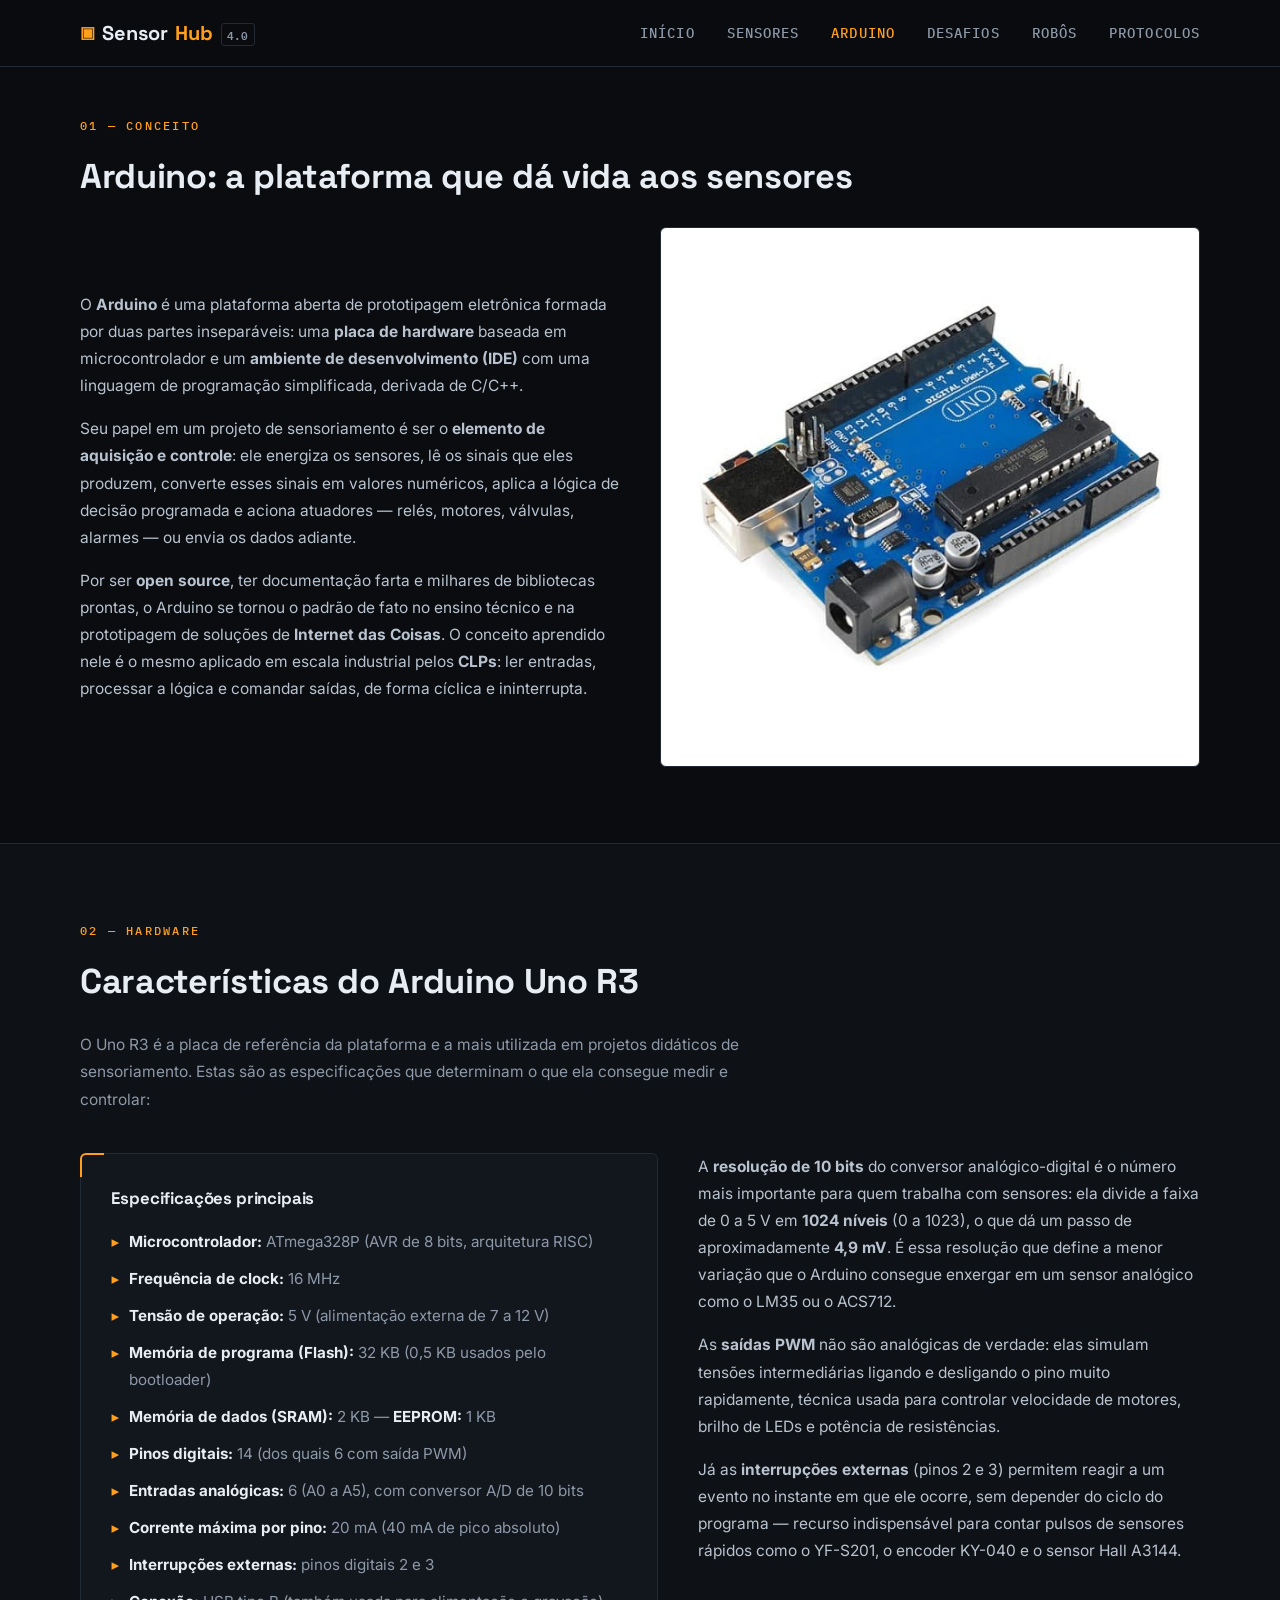
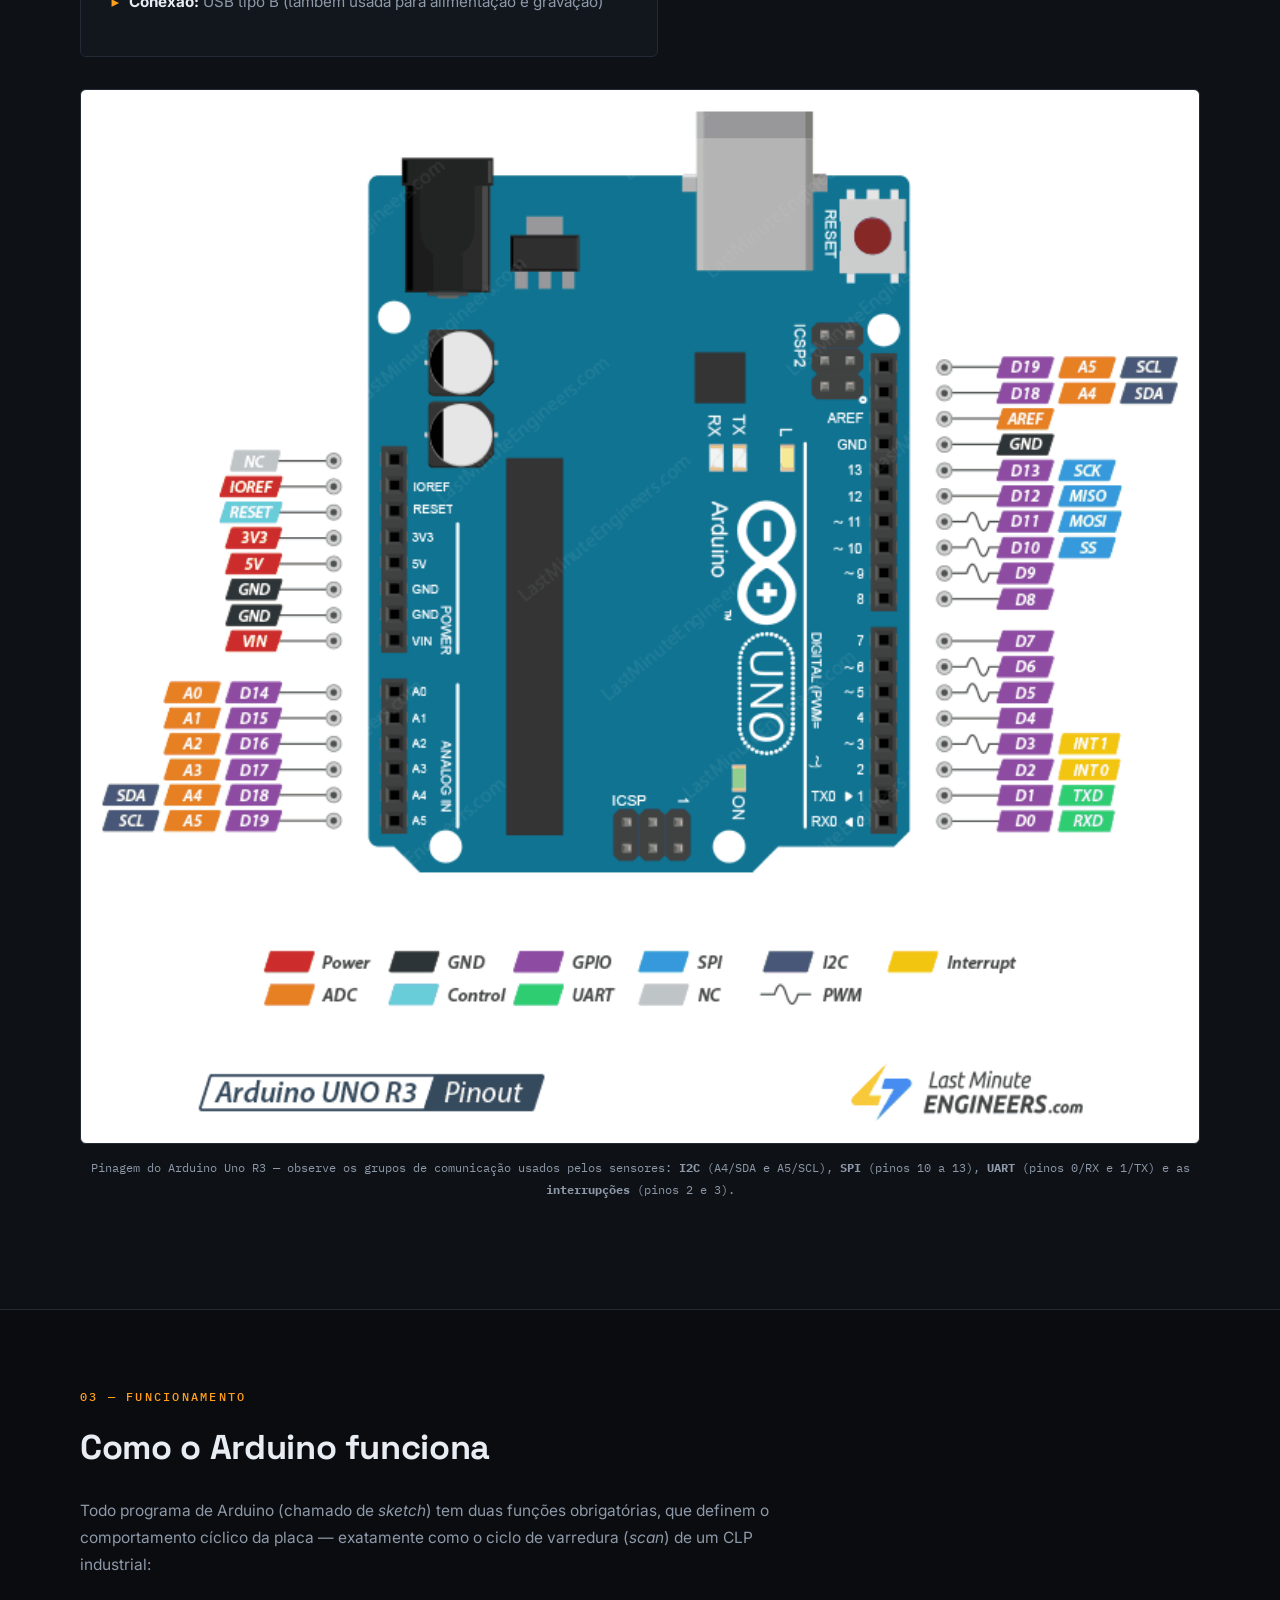
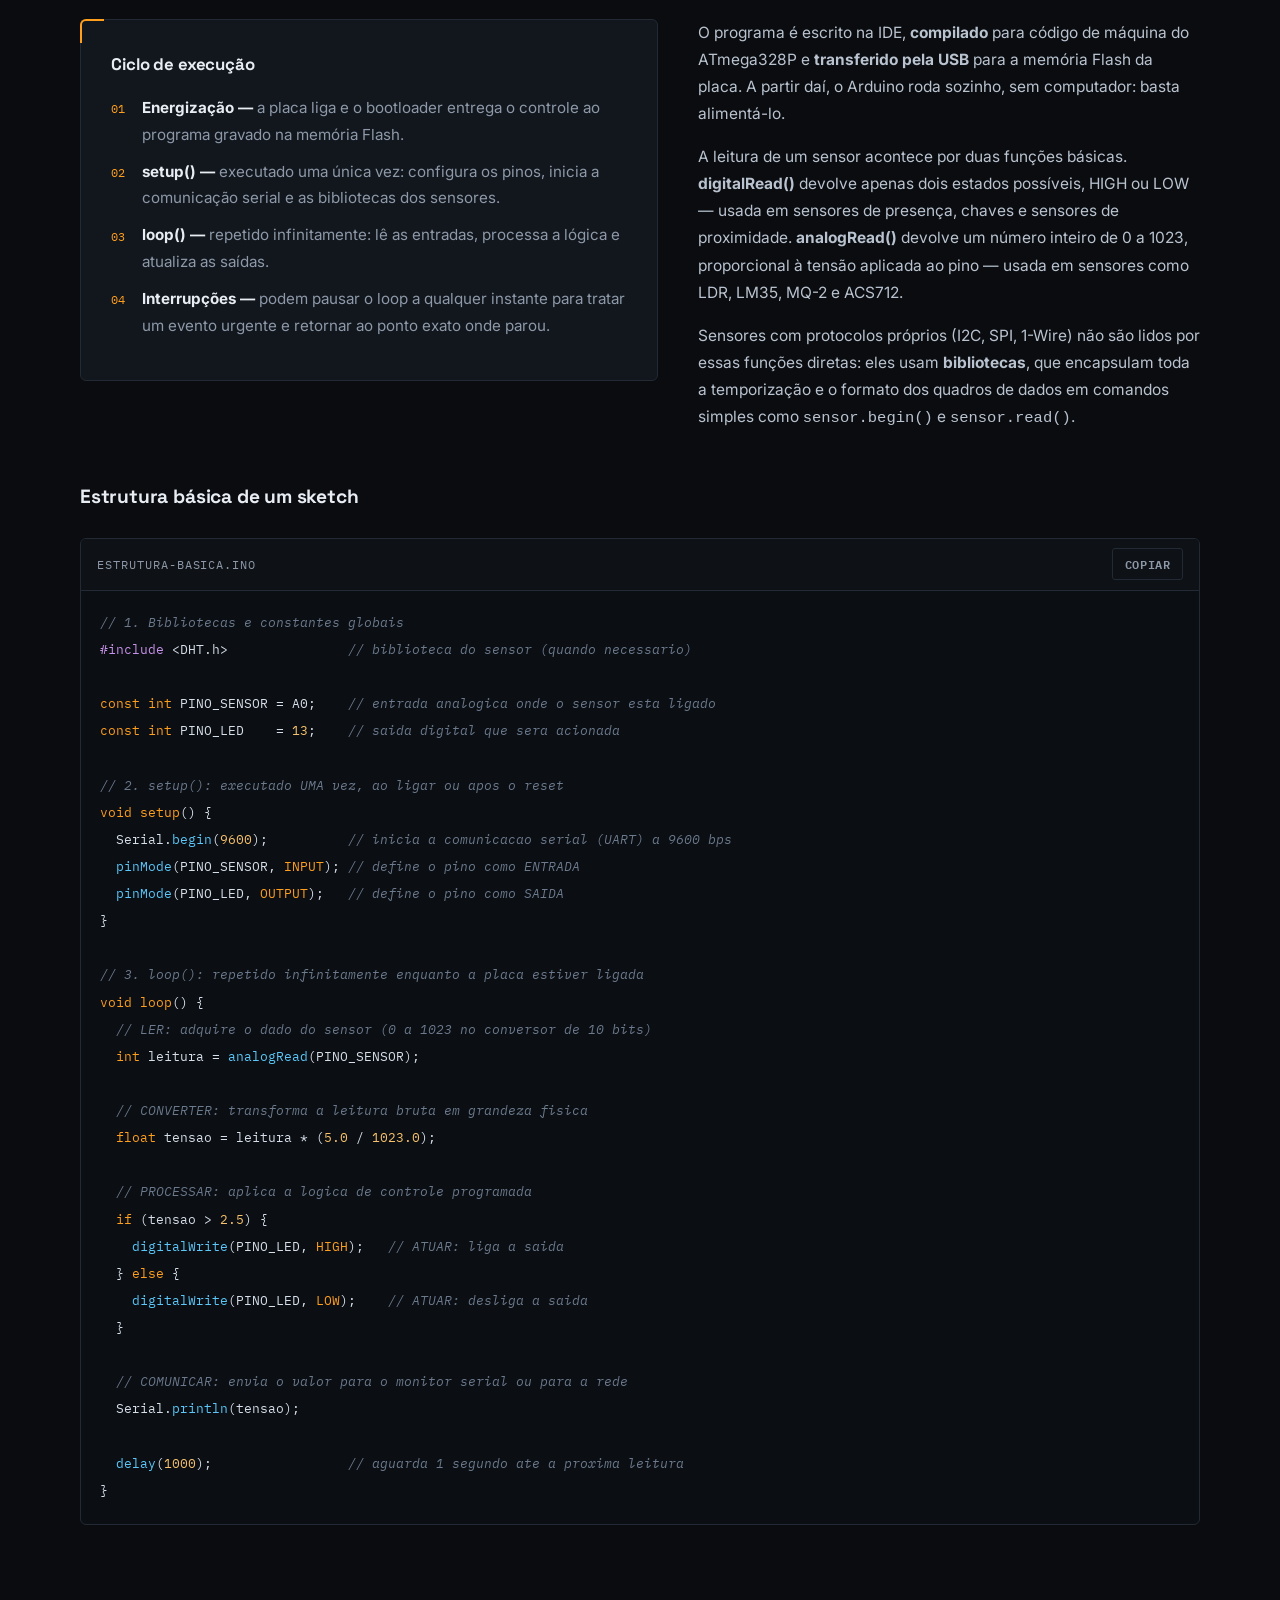
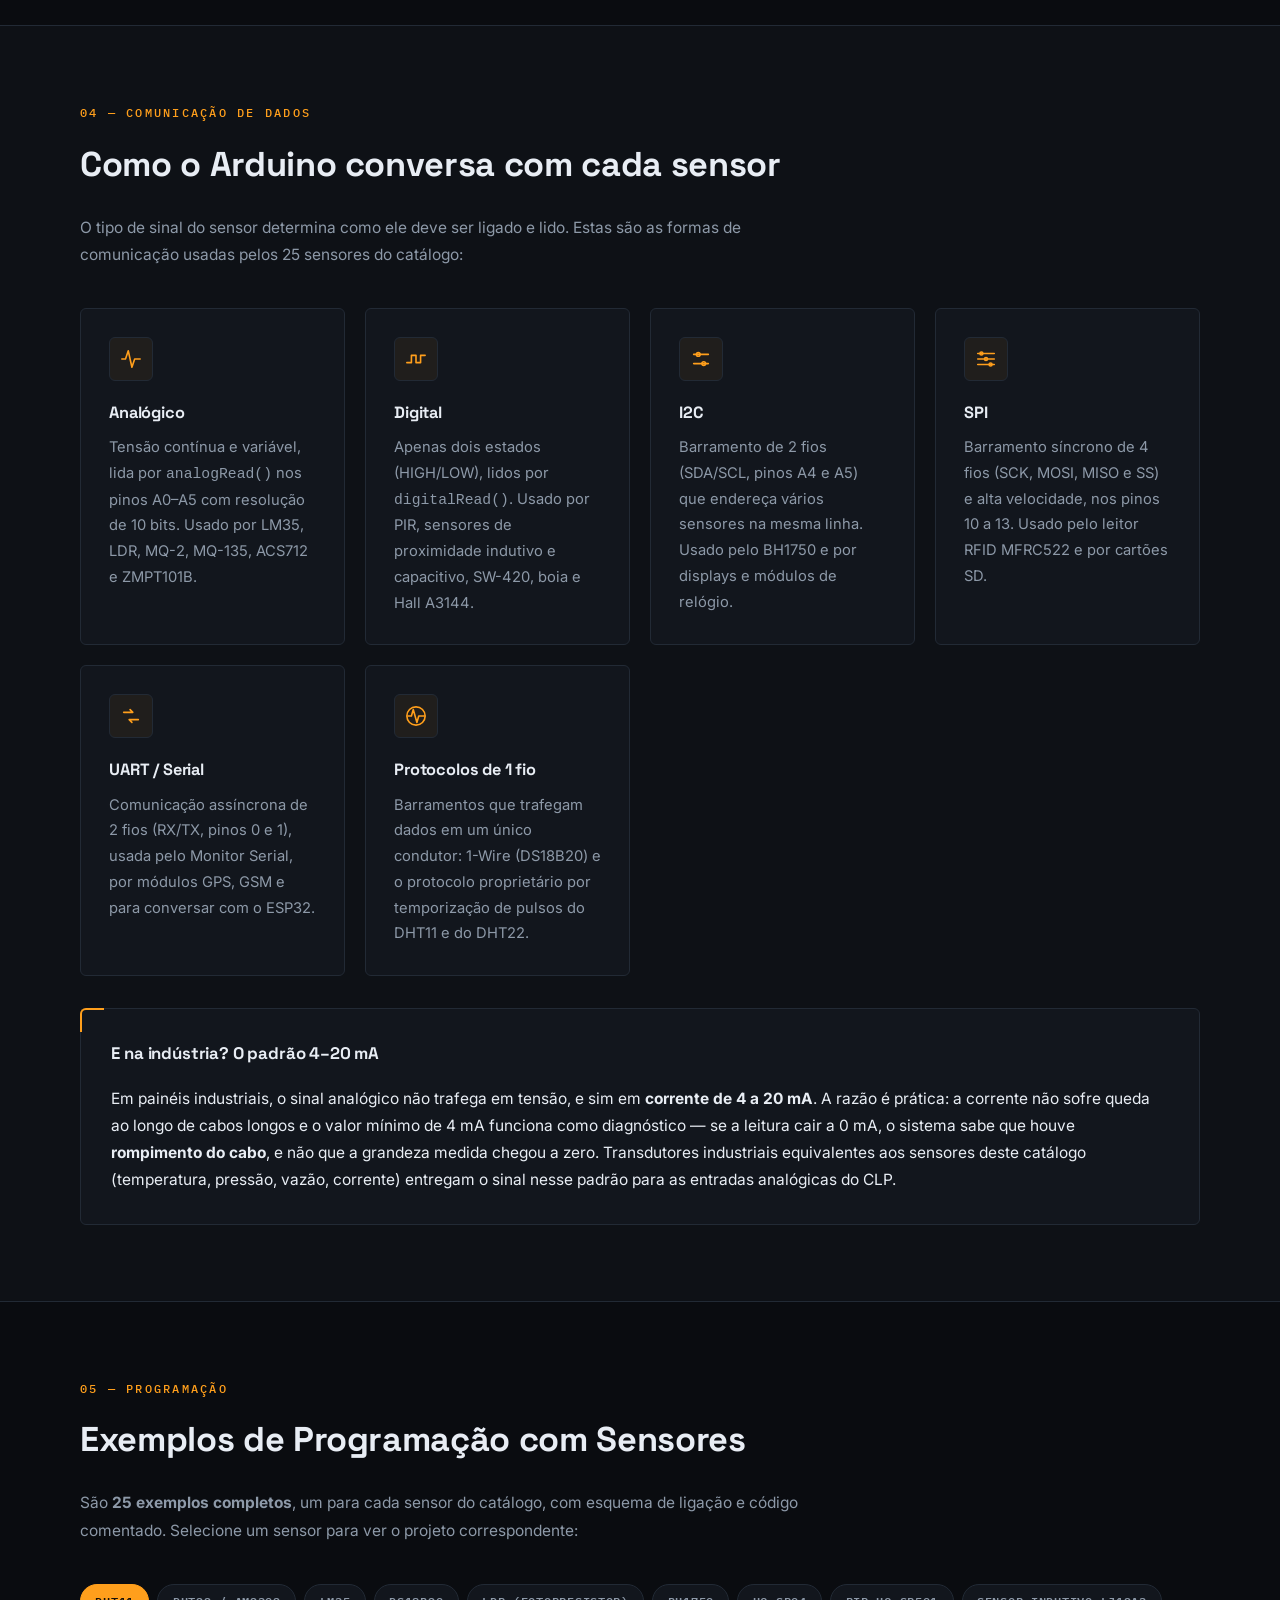
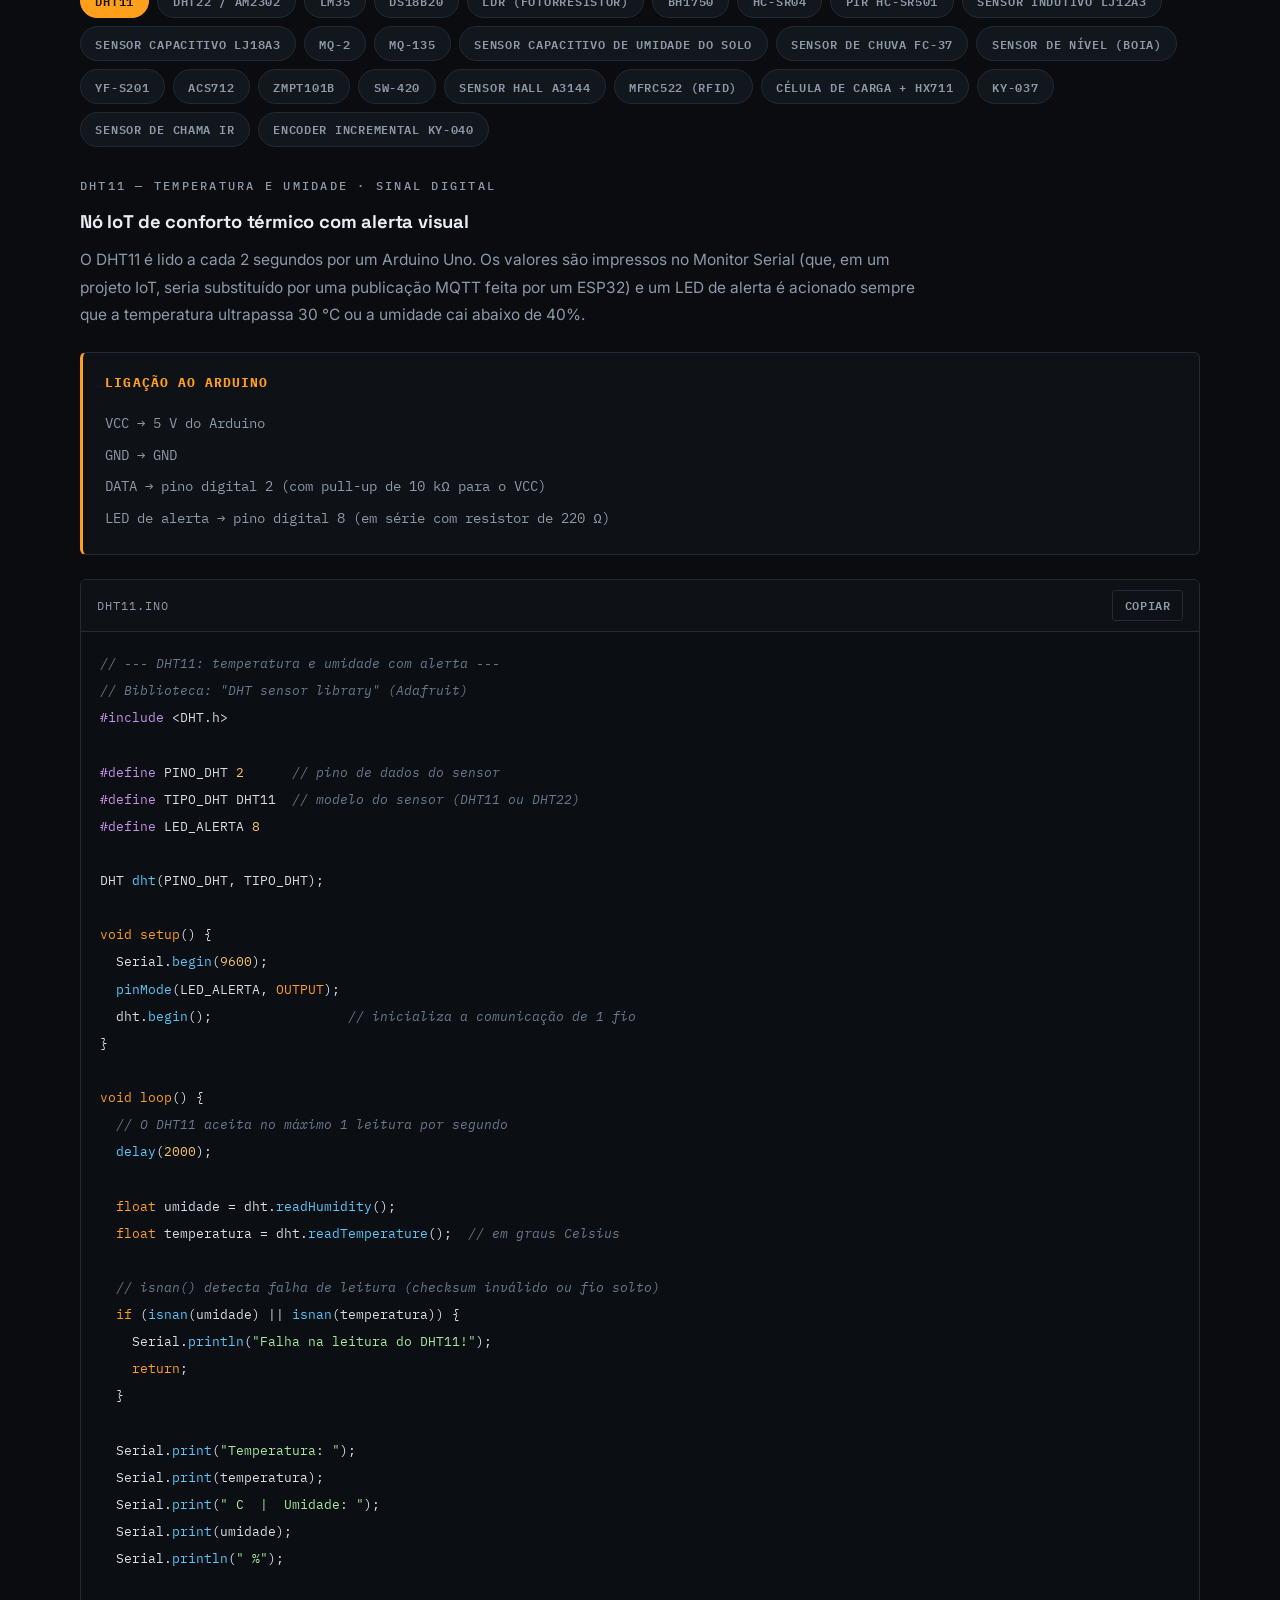
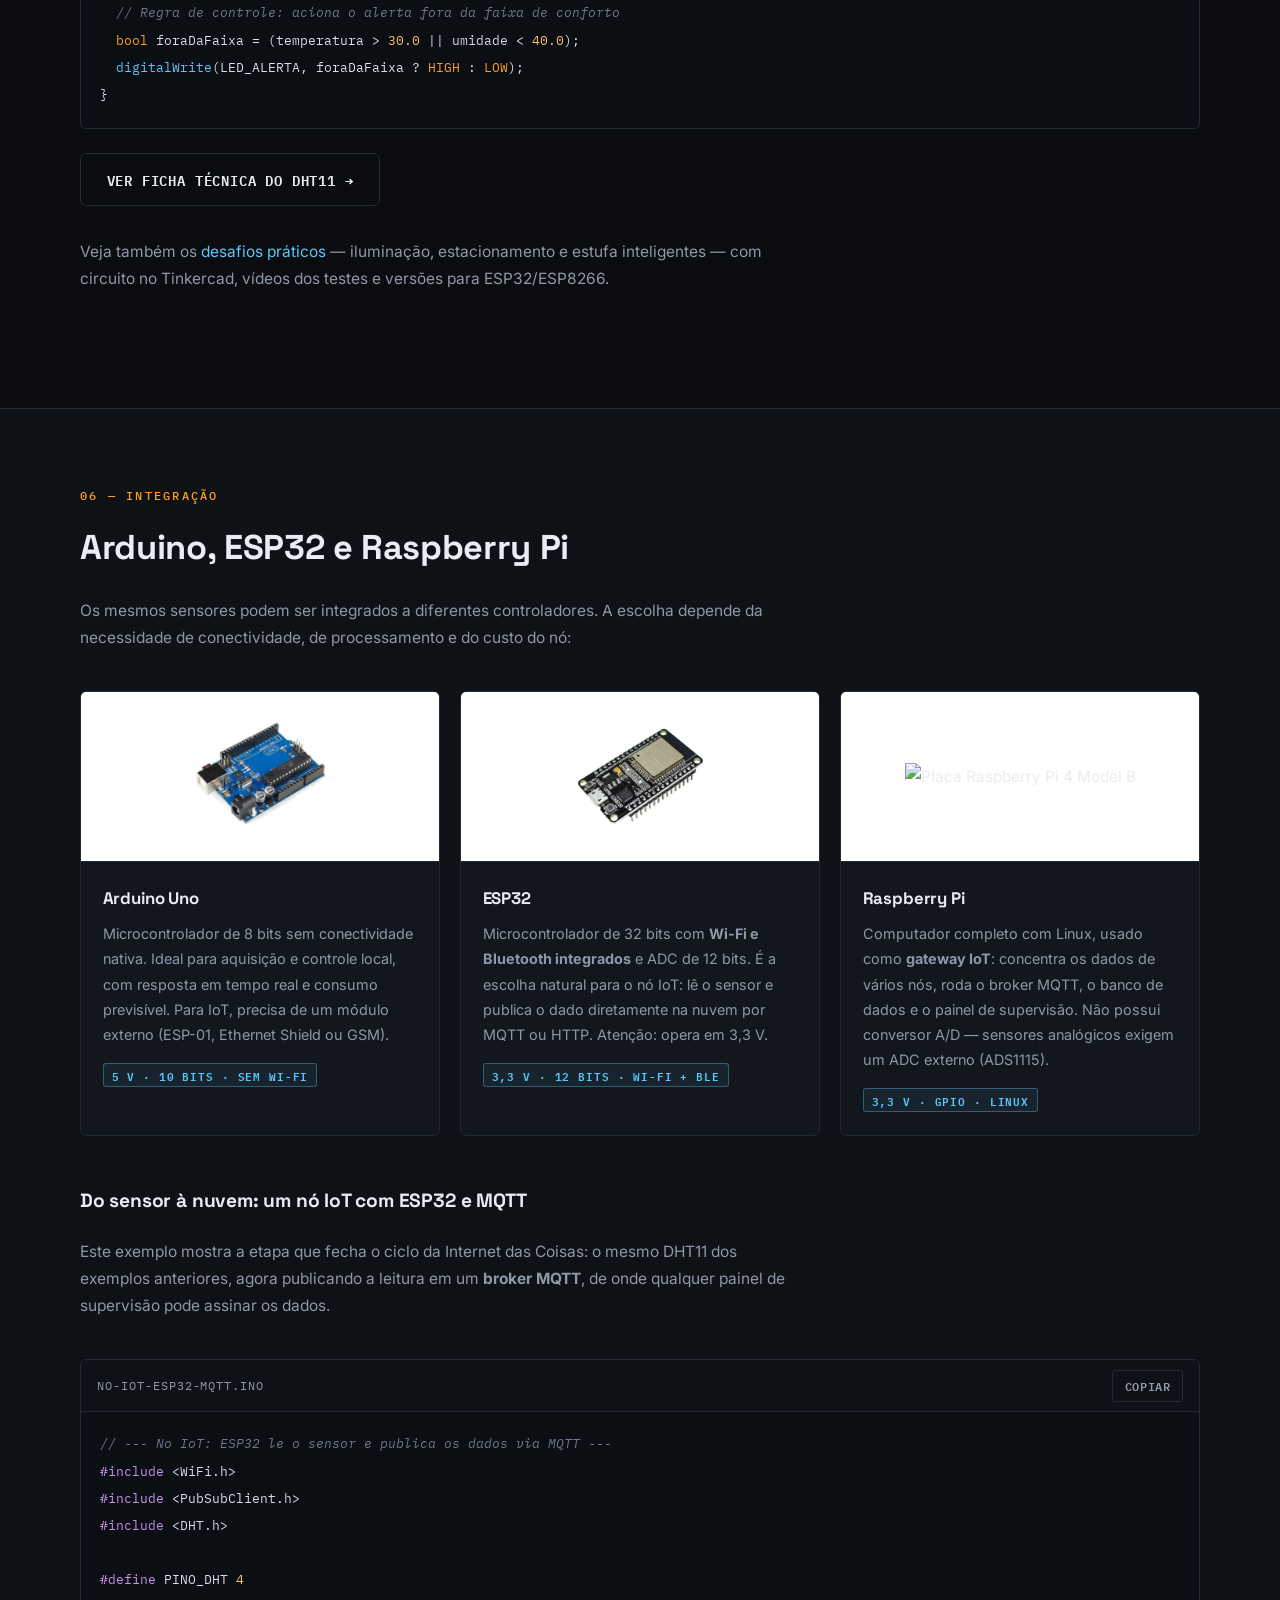
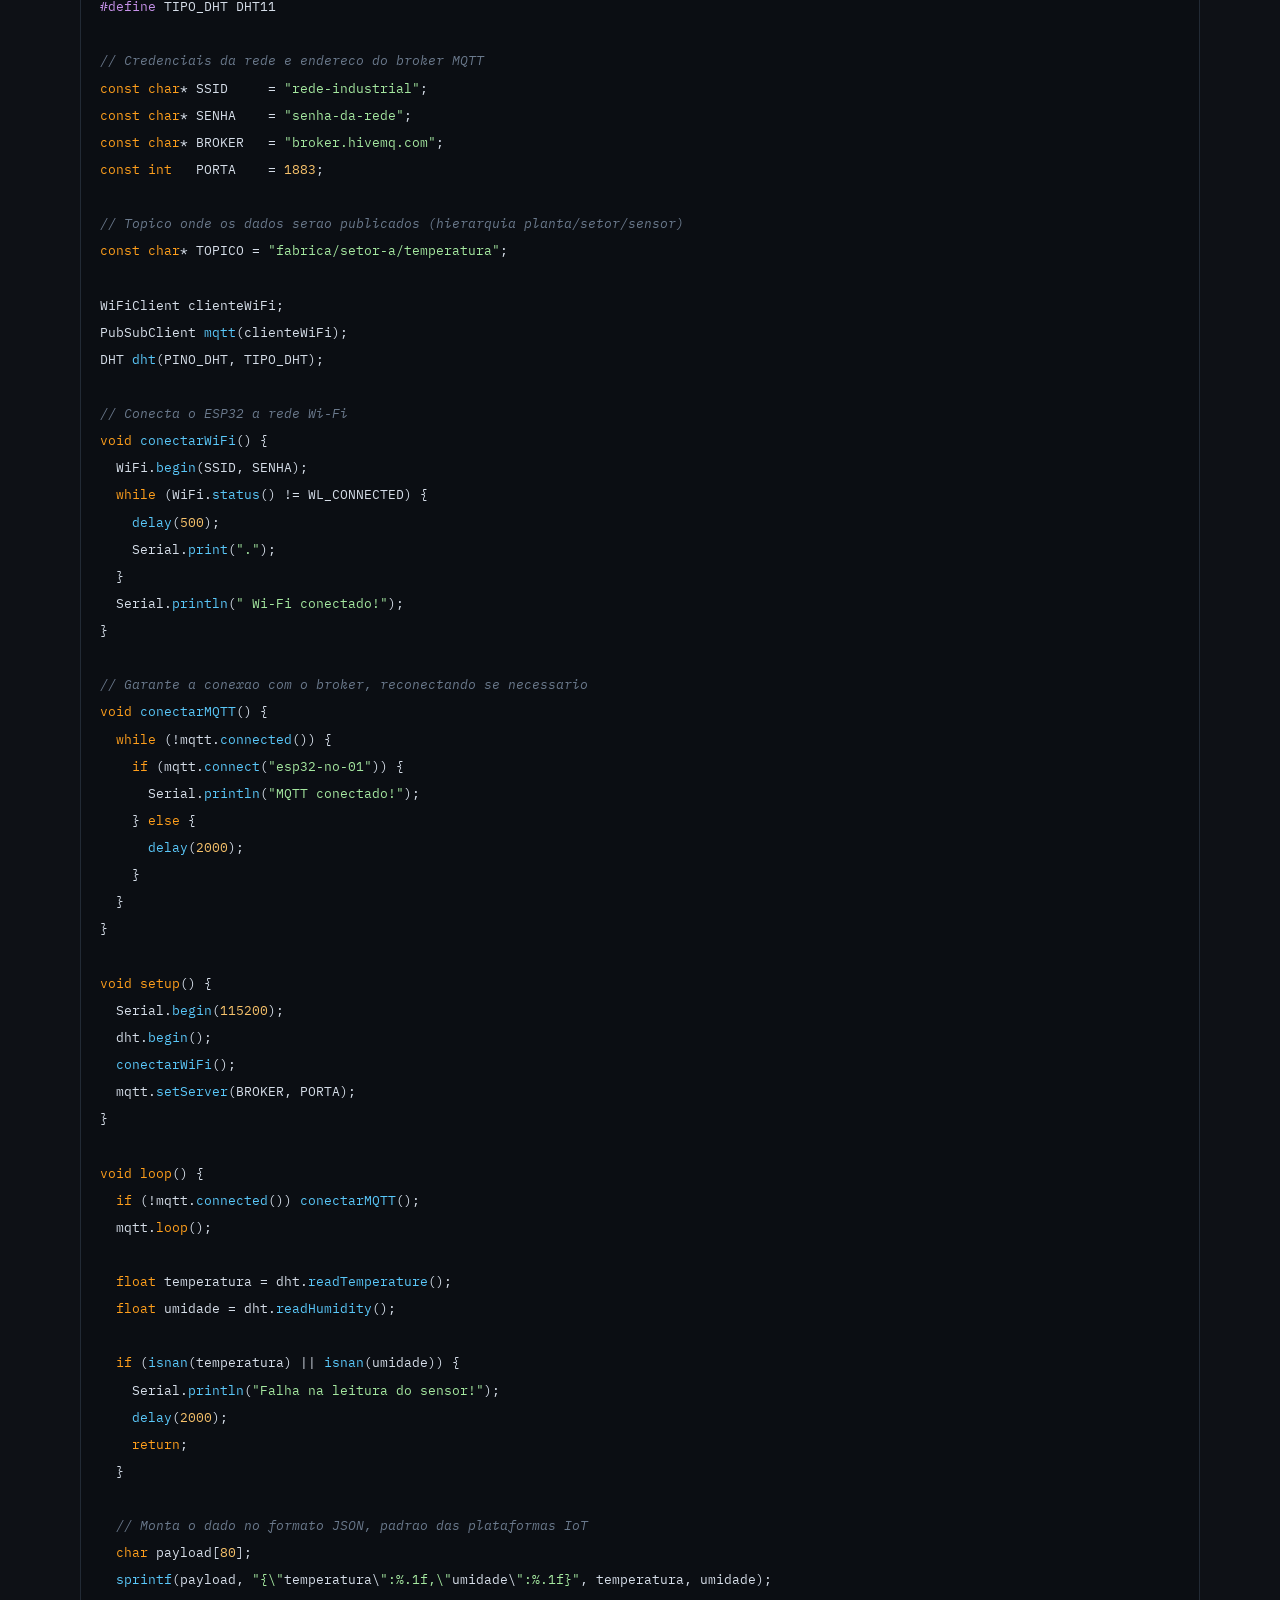
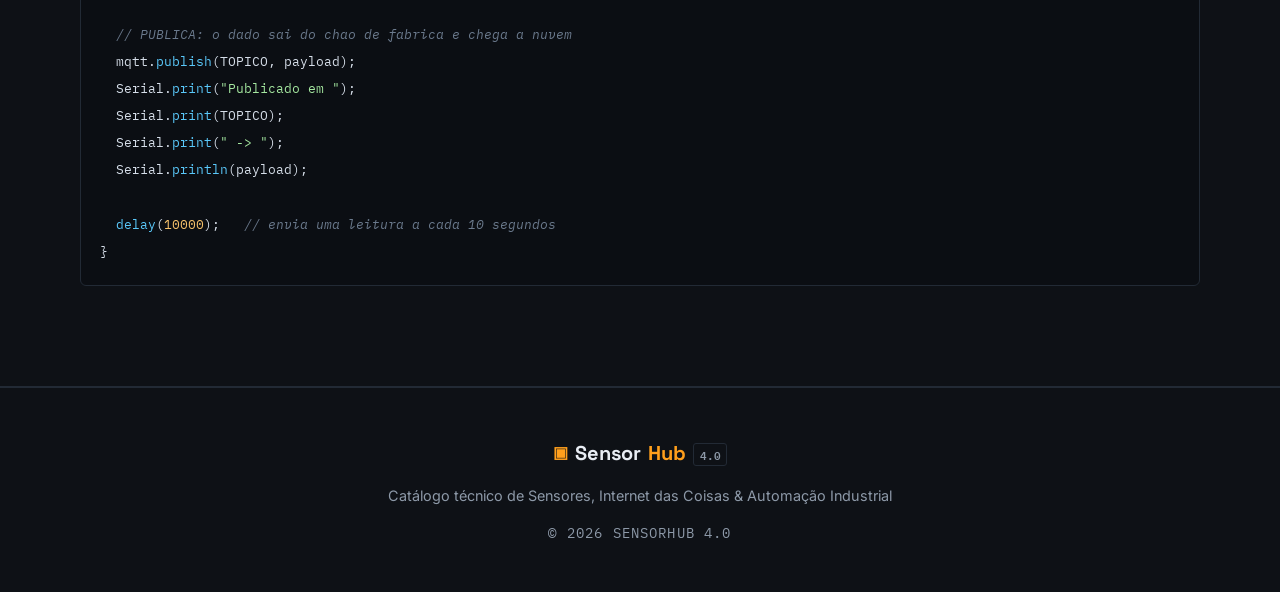
==== commit e06e4cdb: "Adiciona pagina de desafios Arduino e ESP32/ESP8266 com videos - Desafios 1, 2 e 3: explicacao dos s" ====
--- a/arduino.html
+++ b/arduino.html
@@ -24,6 +24,7 @@
         <li><a href="index.html">Início</a></li>
         <li><a href="sensores.html">Sensores</a></li>
         <li><a href="arduino.html" class="ativo">Arduino</a></li>
+        <li><a href="desafios.html">Desafios</a></li>
         <li><a href="robos.html">Robôs</a></li>
         <li><a href="index.html#protocolos">Protocolos</a></li>
       </ul>
@@ -303,6 +304,12 @@
 
         <!-- Exemplo exibido no momento (descrição + ligação + código) -->
         <div id="exemploArduino"></div>
+
+        <p class="secao-subtitulo revelar" style="margin-top: 2rem;">
+          Veja também os <a href="desafios.html">desafios práticos</a> — iluminação,
+          estacionamento e estufa inteligentes — com circuito no Tinkercad, vídeos dos testes e
+          versões para ESP32/ESP8266.
+        </p>
       </div>
     </section>
 
--- a/css/style.css
+++ b/css/style.css
@@ -1317,3 +1317,235 @@
     font-size: 0.76rem;
   }
 }
+
+/* ============================================================
+   14. PÁGINA DE DESAFIOS PRÁTICOS (desafios.html)
+   ============================================================ */
+
+/* Cards de atalho para cada desafio */
+.cartao-icone.cartao-link {
+  display: block;
+  color: inherit;
+}
+
+.cartao-link .card-robo-link {
+  display: inline-block;
+  margin-top: 0.9rem;
+}
+
+/* Lista de entregas exigidas (checklist) */
+.lista-entregas {
+  list-style: none;
+  display: flex;
+  flex-wrap: wrap;
+  gap: 0.5rem;
+  margin-top: 1rem;
+}
+
+.lista-entregas li {
+  font-family: var(--fonte-mono);
+  font-size: 0.72rem;
+  font-weight: 600;
+  text-transform: uppercase;
+  letter-spacing: 0.06em;
+  color: var(--cor-primaria);
+  border: 1px solid rgba(255, 159, 28, 0.35);
+  background: rgba(255, 159, 28, 0.08);
+  border-radius: 3px;
+  padding: 0.2rem 0.6rem;
+}
+
+/* Tabela de lógica / comparativo */
+.tabela-rolagem {
+  overflow-x: auto;
+  margin-top: 0.5rem;
+}
+
+.tabela-logica {
+  width: 100%;
+  border-collapse: collapse;
+  font-size: 0.9rem;
+}
+
+.tabela-logica th,
+.tabela-logica td {
+  text-align: left;
+  padding: 0.65rem 0.8rem;
+  border-bottom: 1px solid var(--cor-borda);
+  vertical-align: top;
+}
+
+.tabela-logica th {
+  font-family: var(--fonte-mono);
+  font-size: 0.72rem;
+  text-transform: uppercase;
+  letter-spacing: 0.06em;
+  color: var(--cor-texto-suave);
+  font-weight: 600;
+}
+
+.tabela-logica td {
+  color: #b9c3cf;
+}
+
+/* Indicador de estado do LED dentro das tabelas */
+.estado {
+  display: inline-flex;
+  align-items: center;
+  gap: 0.45rem;
+  font-family: var(--fonte-mono);
+  font-size: 0.78rem;
+  font-weight: 600;
+  white-space: nowrap;
+}
+
+.estado::before {
+  content: "";
+  width: 10px;
+  height: 10px;
+  border-radius: 50%;
+  background: var(--cor-cor, #3a4350);
+  box-shadow: 0 0 8px var(--cor-cor, transparent);
+}
+
+.estado-off    { --cor-cor: #3a4350; color: var(--cor-texto-suave); }
+.estado-on     { --cor-cor: var(--cor-primaria); color: var(--cor-primaria); }
+.estado-verde  { --cor-cor: #2ecc71; color: #2ecc71; }
+.estado-verm   { --cor-cor: #ff4d4d; color: #ff6b6b; }
+.estado-amar   { --cor-cor: #f4d03f; color: #f4d03f; }
+.estado-azul   { --cor-cor: var(--cor-secundaria); color: var(--cor-secundaria); }
+
+.estado-pisca::before {
+  animation: piscar 0.6s steps(1) infinite;
+}
+
+.estado-alterna::before {
+  animation: alternar 1s steps(1) infinite;
+}
+
+@keyframes piscar {
+  50% { opacity: 0.15; box-shadow: none; }
+}
+
+@keyframes alternar {
+  0%   { background: #ff4d4d; box-shadow: 0 0 8px #ff4d4d; }
+  50%  { background: #f4d03f; box-shadow: 0 0 8px #f4d03f; }
+}
+
+/* Subtítulo interno de cada bloco do desafio */
+.desafio-bloco-titulo {
+  font-family: var(--fonte-mono);
+  font-size: 0.8rem;
+  text-transform: uppercase;
+  letter-spacing: 0.08em;
+  color: var(--cor-primaria);
+  margin: 3rem 0 1.1rem;
+}
+
+/* Botão do Tinkercad ao lado da lista de ligações */
+.tinkercad-acoes {
+  display: flex;
+  flex-wrap: wrap;
+  align-items: center;
+  gap: 1rem;
+  margin-top: 1rem;
+}
+
+.tinkercad-acoes small {
+  color: var(--cor-texto-suave);
+  font-size: 0.8rem;
+}
+
+/* Abas dos códigos: o bloco de código ocupa o painel inteiro */
+.abas-codigo {
+  margin-bottom: 0;
+}
+
+.abas-codigo .aba-painel {
+  padding: 1.25rem;
+}
+
+.abas-codigo .bloco-codigo {
+  margin: 0;
+}
+
+.abas-codigo .aba-painel > p {
+  font-size: 0.9rem;
+  margin-bottom: 1rem;
+}
+
+/* Grade de vídeos (gravados na vertical, 9:16) */
+.grupo-videos + .grupo-videos {
+  margin-top: 2rem;
+}
+
+.grupo-videos h4 {
+  font-size: 0.95rem;
+  margin-bottom: 0.9rem;
+  color: var(--cor-texto);
+}
+
+.grupo-videos h4 span {
+  font-family: var(--fonte-mono);
+  font-size: 0.7rem;
+  color: var(--cor-primaria);
+  margin-right: 0.5rem;
+}
+
+.grade-videos {
+  display: grid;
+  grid-template-columns: repeat(auto-fill, minmax(200px, 1fr));
+  gap: 1.25rem;
+}
+
+.card-video {
+  background: var(--cor-superficie);
+  border: 1px solid var(--cor-borda);
+  border-radius: var(--raio);
+  overflow: hidden;
+  margin: 0;
+}
+
+.card-video video {
+  display: block;
+  width: 100%;
+  aspect-ratio: 9 / 16;
+  background: #000;
+  object-fit: cover;
+}
+
+.card-video figcaption {
+  padding: 0.8rem 1rem 1rem;
+  font-size: 0.85rem;
+  color: var(--cor-texto-suave);
+}
+
+.card-video figcaption strong {
+  display: block;
+  color: var(--cor-texto);
+  font-size: 0.9rem;
+  margin-bottom: 0.25rem;
+}
+
+/* Espaço reservado para vídeo ainda não gravado */
+.video-pendente {
+  border: 1px dashed var(--cor-borda);
+  border-radius: var(--raio);
+  padding: 2.5rem 1.5rem;
+  text-align: center;
+  color: var(--cor-texto-suave);
+  font-family: var(--fonte-mono);
+  font-size: 0.82rem;
+}
+
+@media (max-width: 720px) {
+  .grade-videos {
+    grid-template-columns: repeat(2, 1fr);
+    gap: 0.75rem;
+  }
+
+  .card-video figcaption {
+    padding: 0.6rem 0.7rem 0.8rem;
+    font-size: 0.78rem;
+  }
+}
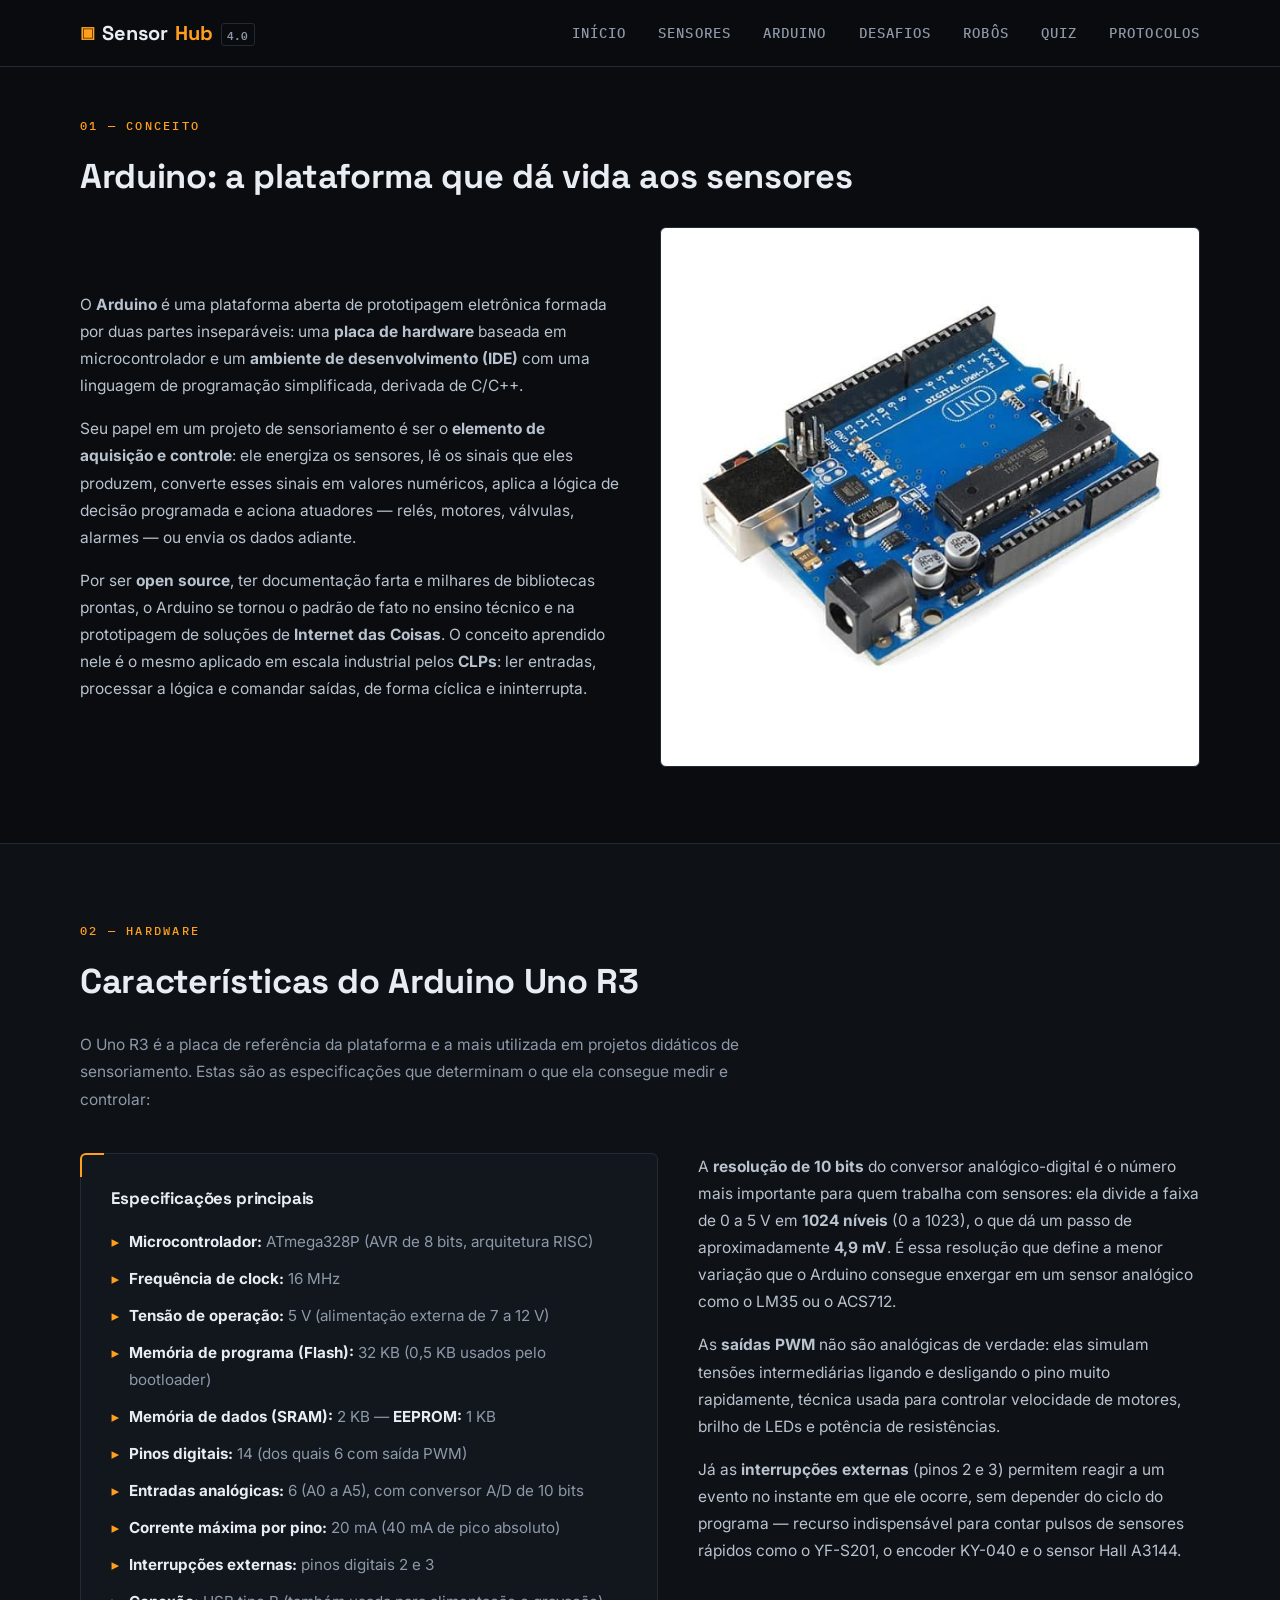
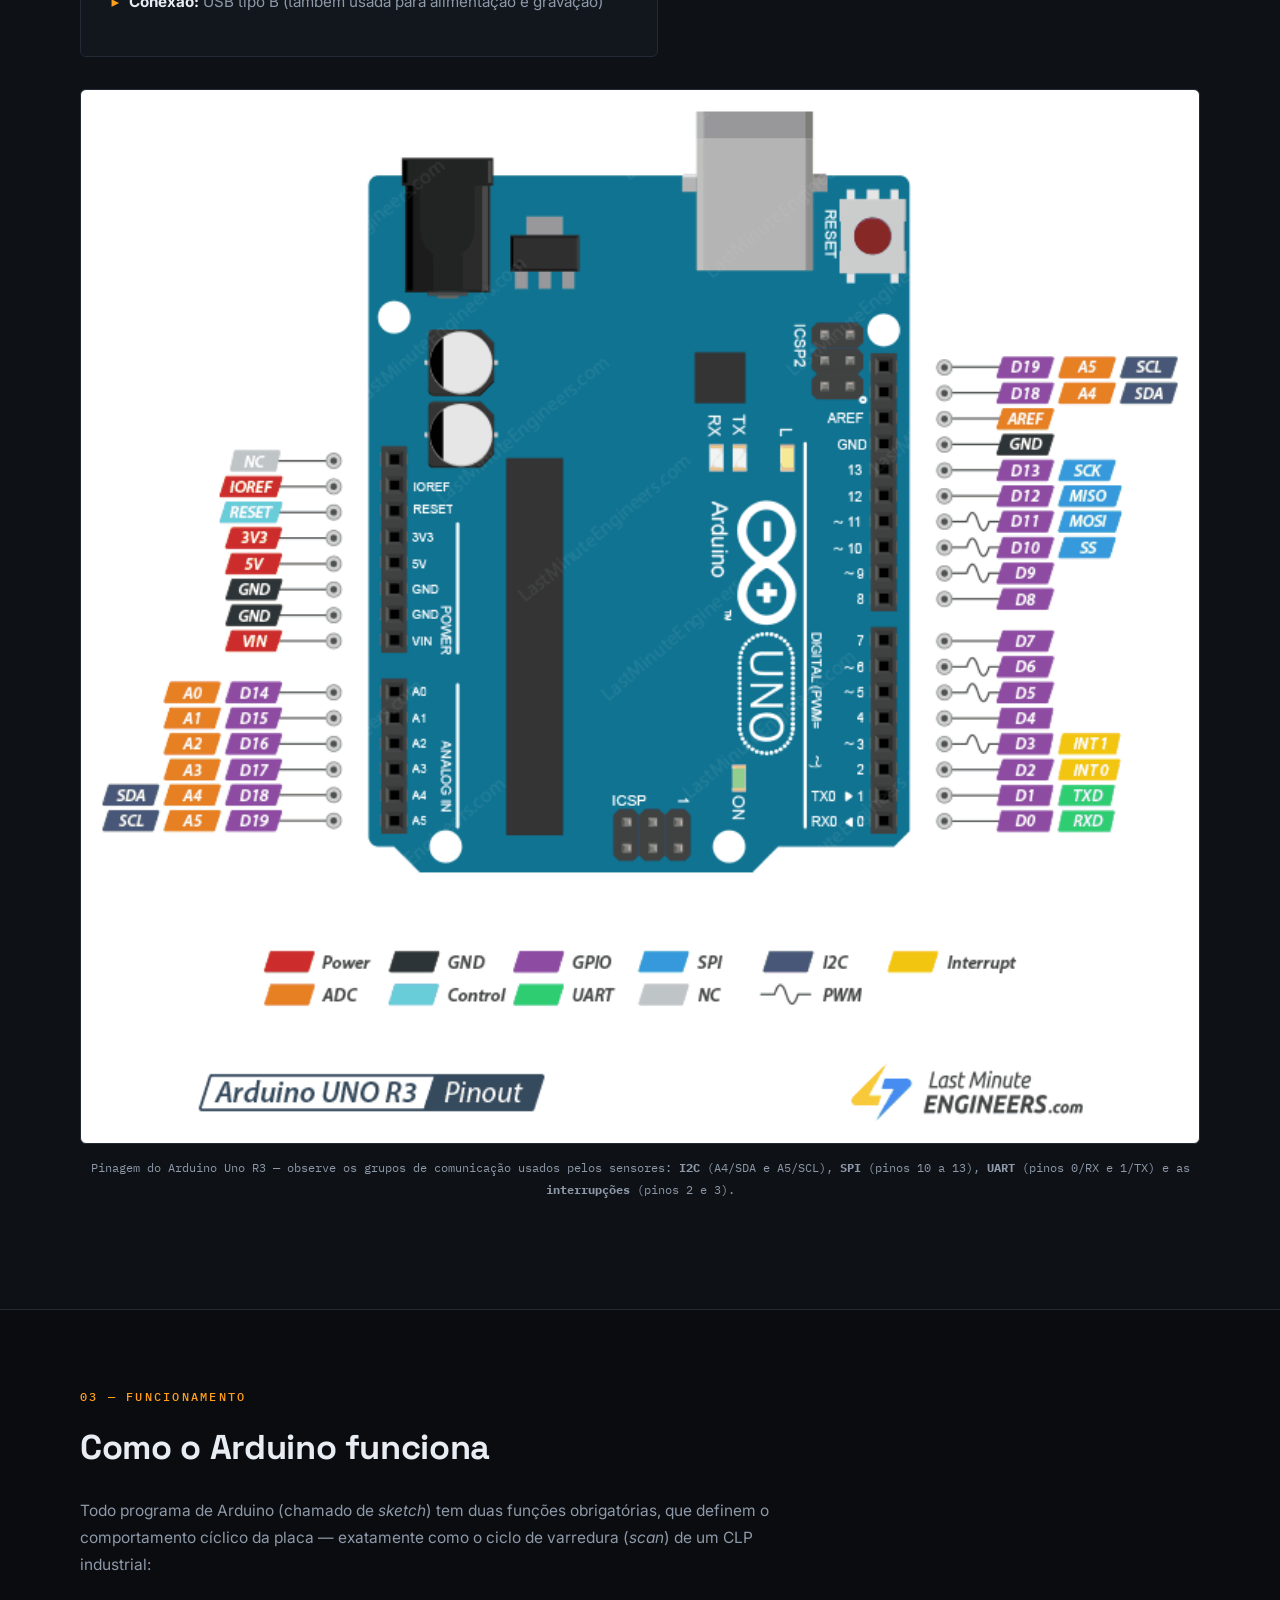
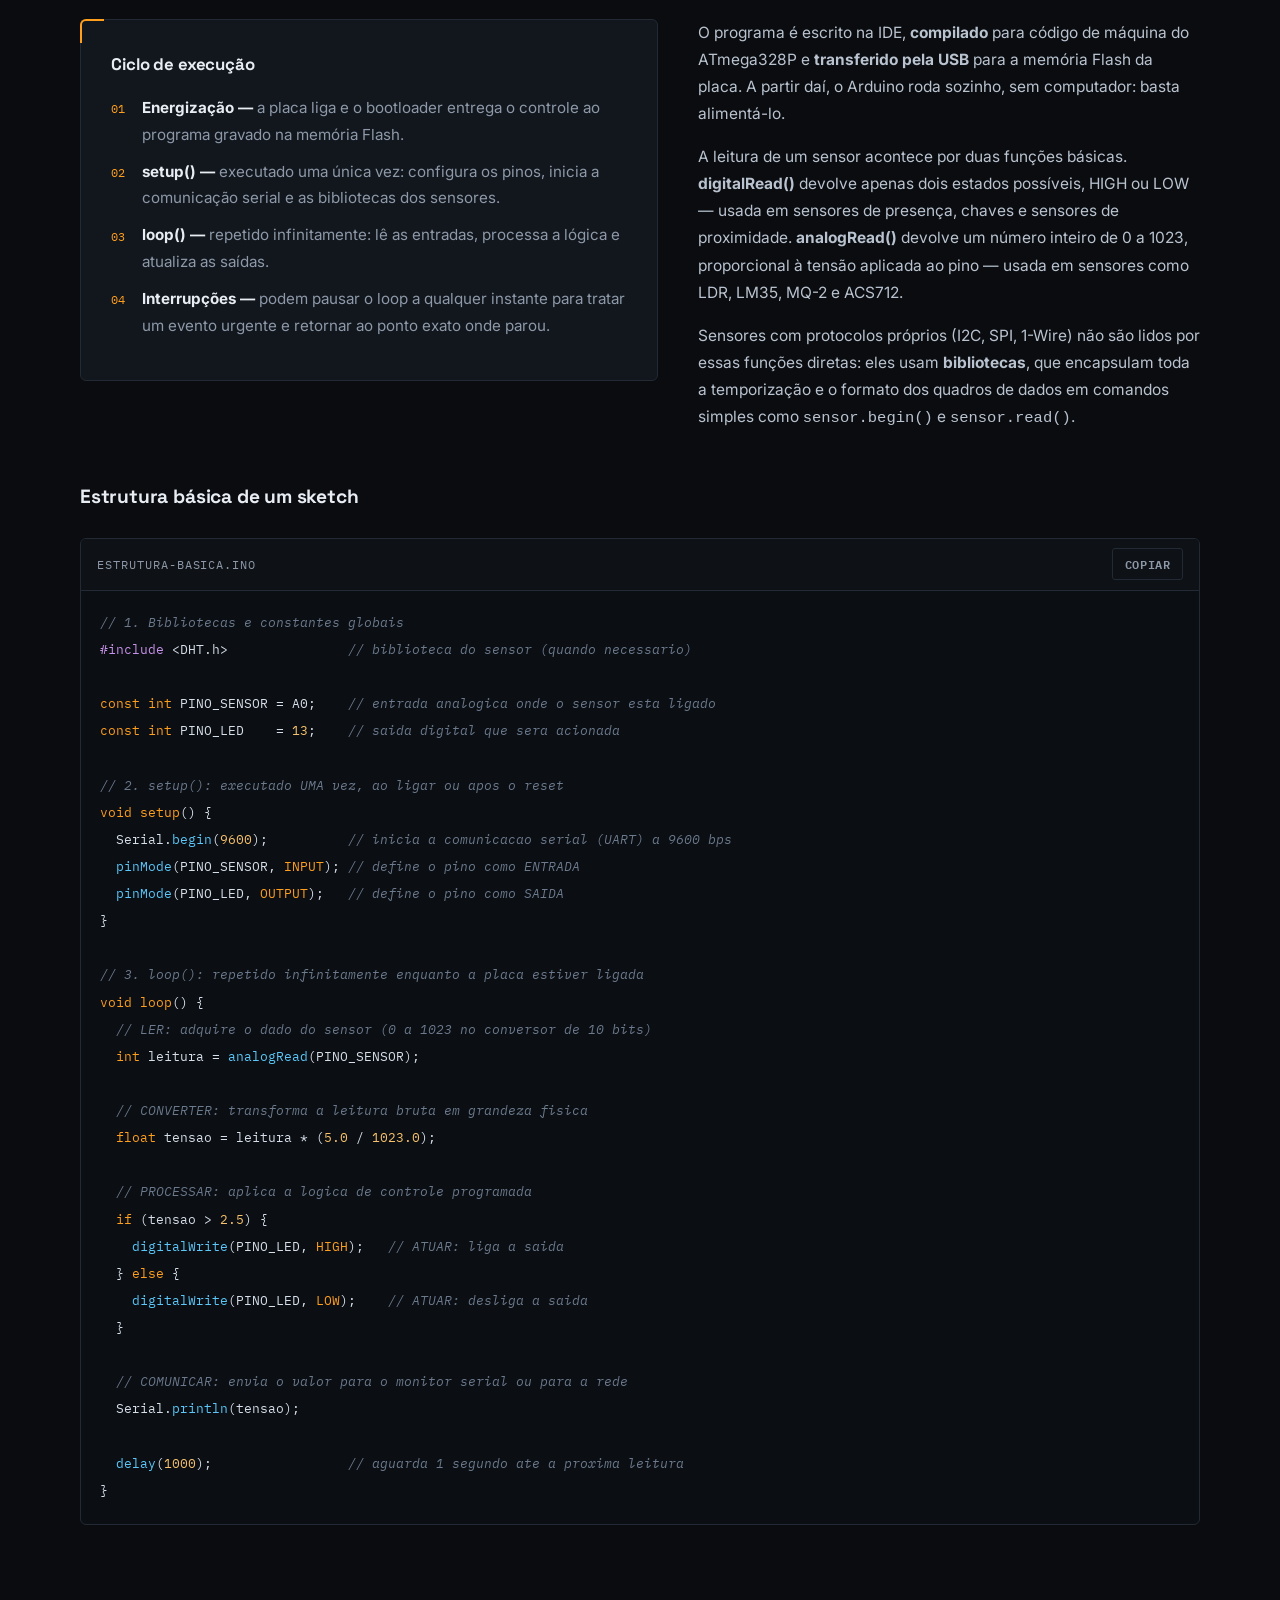
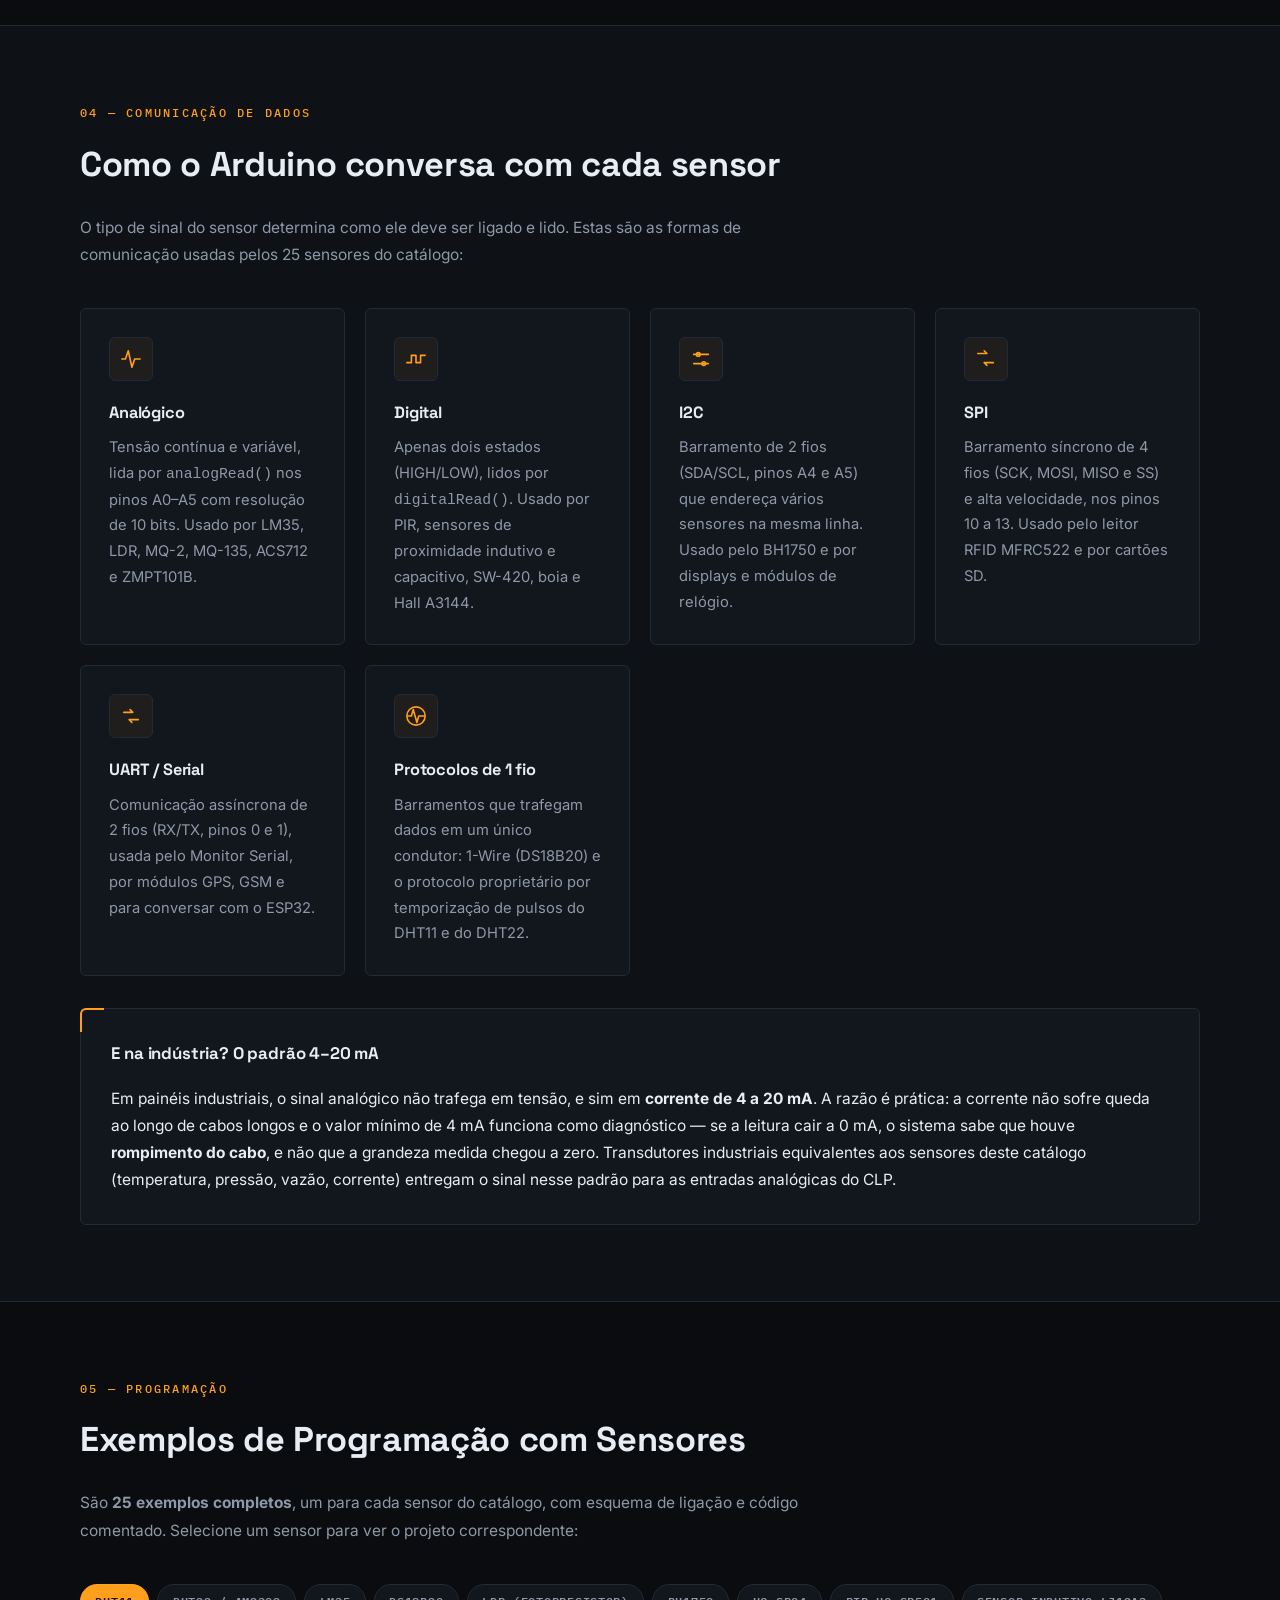
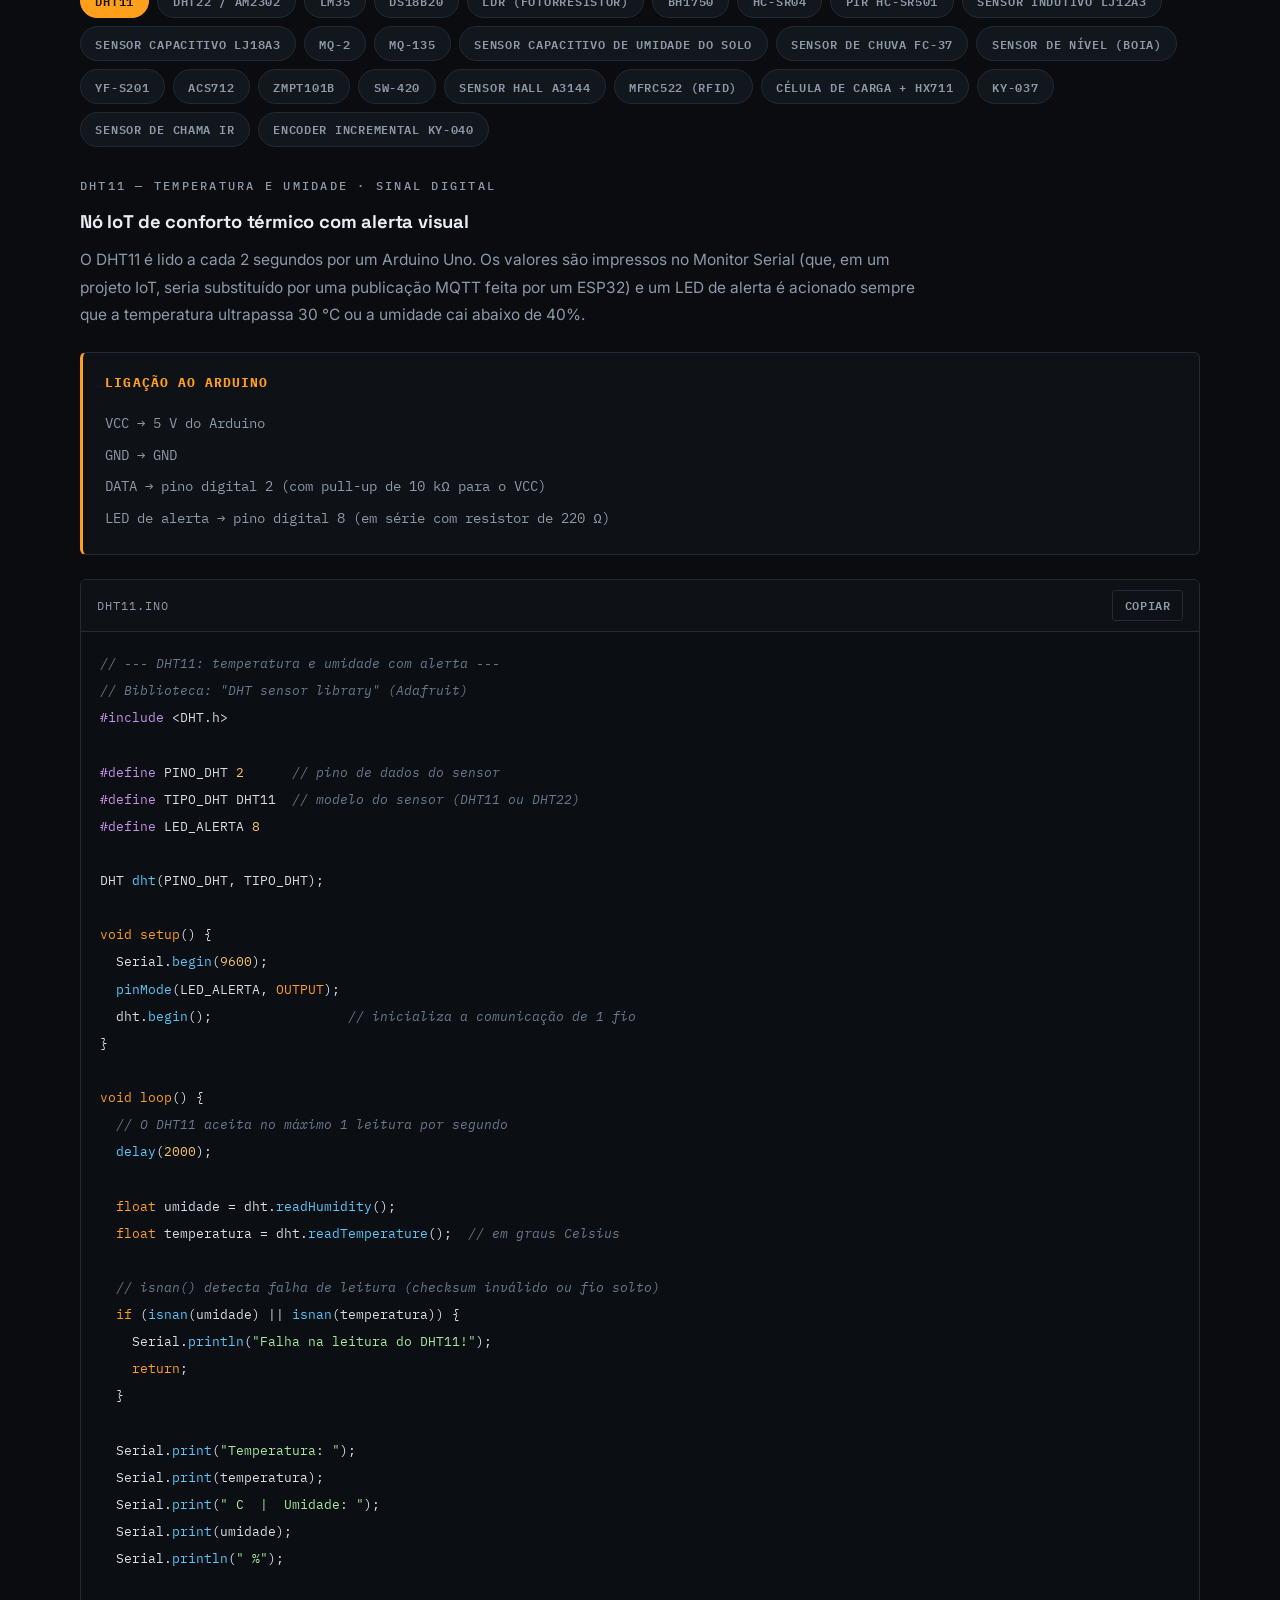
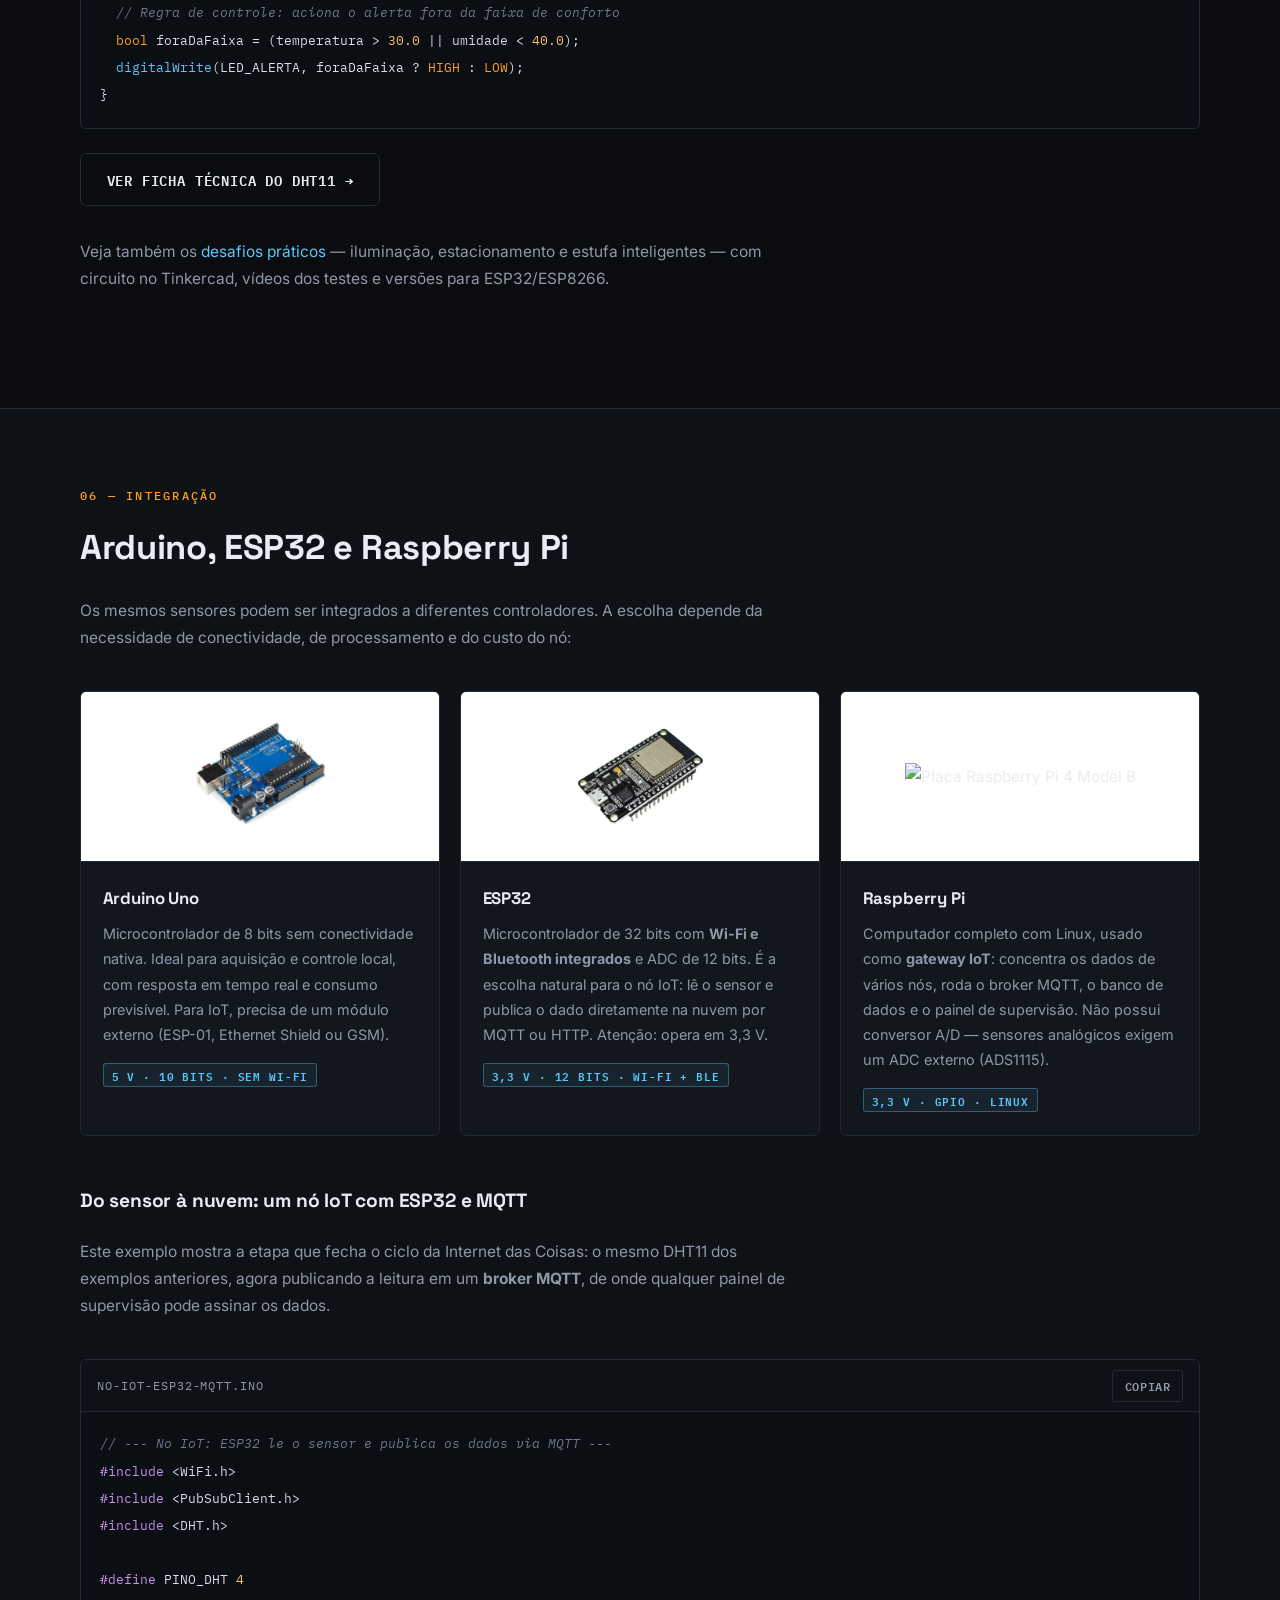
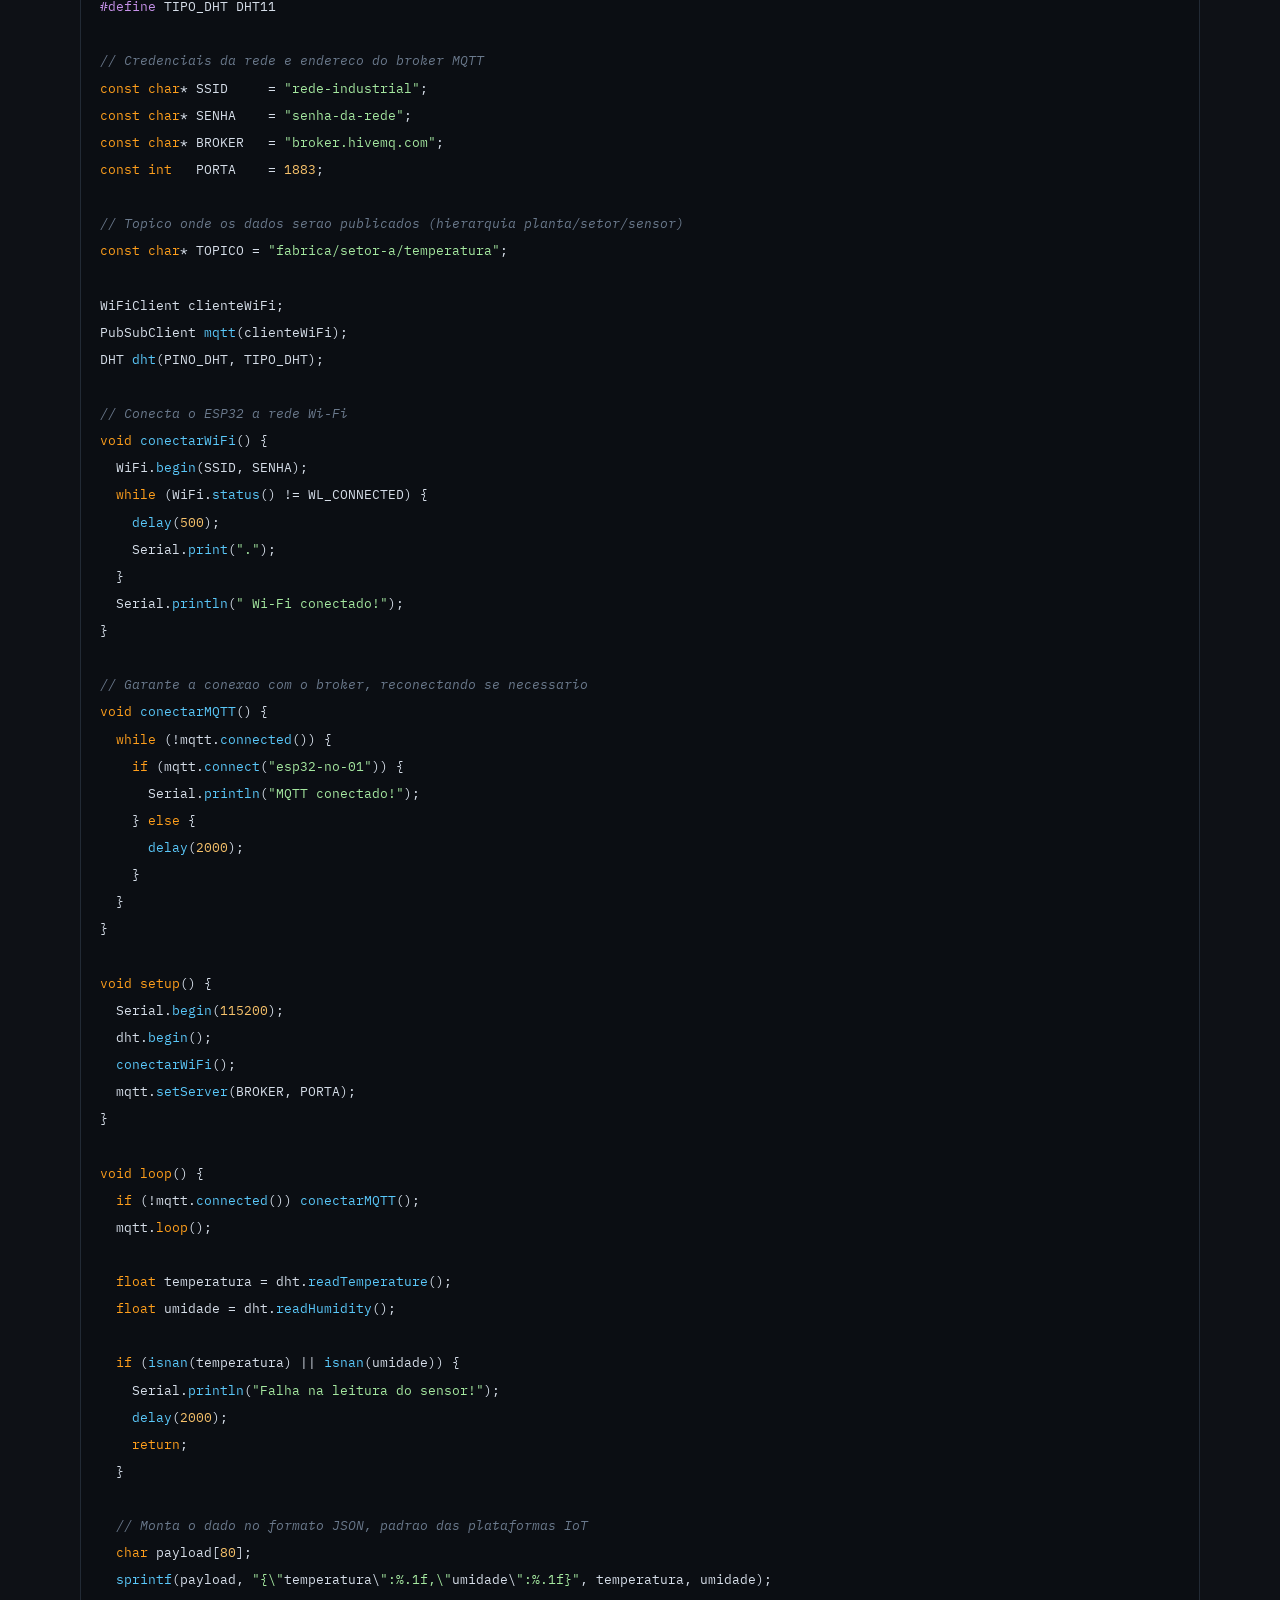
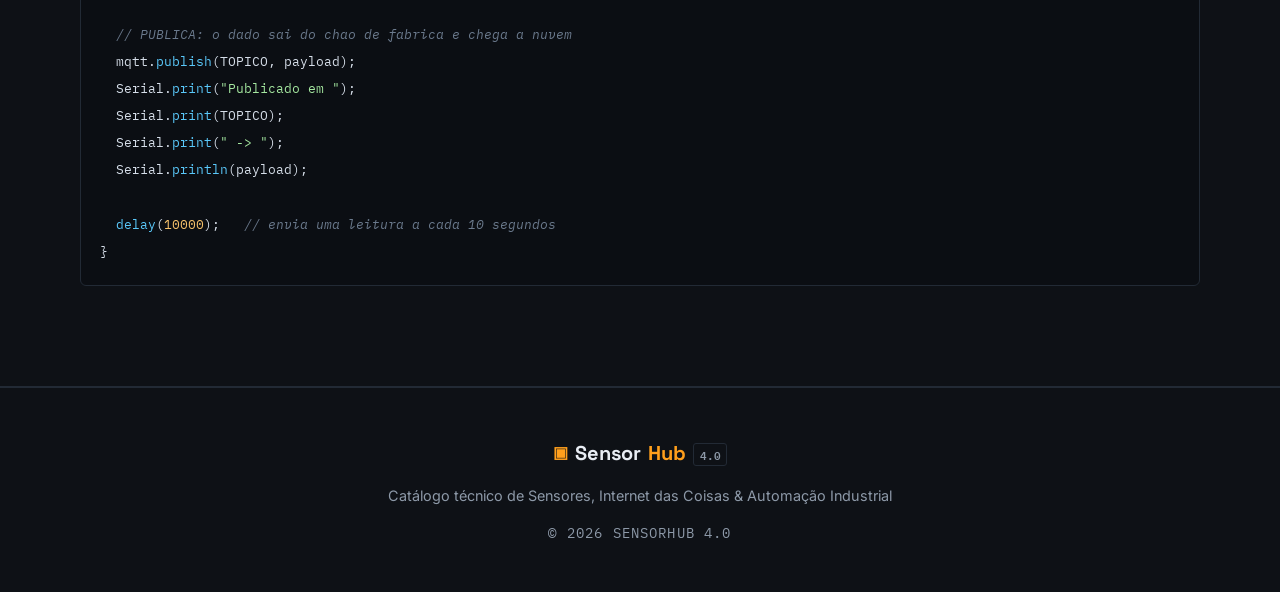
==== commit 086a0917: "Add files via upload" ====
--- a/arduino.html
+++ b/arduino.html
@@ -1,483 +1,484 @@
-<!DOCTYPE html>
-<html lang="pt-BR">
-<head>
-  <meta charset="UTF-8" />
-  <meta name="viewport" content="width=device-width, initial-scale=1.0" />
-  <meta name="description" content="Arduino: conceito, características, funcionamento, pinagem, formas de comunicação com sensores e 25 exemplos de programação com sensores IoT e industriais." />
-  <title>Arduino — SensorHub 4.0</title>
-  <link rel="icon" href="data:image/svg+xml,<svg xmlns=%22http://www.w3.org/2000/svg%22 viewBox=%220 0 100 100%22><rect x=%2215%22 y=%2225%22 width=%2270%22 height=%2255%22 rx=%2210%22 fill=%22%23ff9f1c%22/><circle cx=%2238%22 cy=%2250%22 r=%228%22 fill=%22%230a0c10%22/><circle cx=%2262%22 cy=%2250%22 r=%228%22 fill=%22%230a0c10%22/><rect x=%2247%22 y=%2210%22 width=%226%22 height=%2215%22 fill=%22%23ff9f1c%22/></svg>" />
-  <link rel="preconnect" href="https://fonts.googleapis.com" />
-  <link rel="preconnect" href="https://fonts.gstatic.com" crossorigin />
-  <link href="https://fonts.googleapis.com/css2?family=Space+Grotesk:wght@400;500;600;700&family=Inter:wght@400;500;600;700&family=IBM+Plex+Mono:wght@400;500;600&display=swap" rel="stylesheet" />
-  <link rel="stylesheet" href="css/style.css" />
-</head>
-<body>
-
-  <!-- ===== CABEÇALHO / MENU DE NAVEGAÇÃO ===== -->
-  <header class="cabecalho">
-    <nav class="nav container">
-      <a href="index.html" class="logo"><span class="logo-marca">▣</span> Sensor<span>Hub</span><em>4.0</em></a>
-      <button class="nav-toggle" id="navToggle" aria-label="Abrir menu" aria-expanded="false">
-        <span></span><span></span><span></span>
-      </button>
-      <ul class="nav-lista" id="navLista">
-        <li><a href="index.html">Início</a></li>
-        <li><a href="sensores.html">Sensores</a></li>
-        <li><a href="arduino.html" class="ativo">Arduino</a></li>
-        <li><a href="desafios.html">Desafios</a></li>
-        <li><a href="robos.html">Robôs</a></li>
-        <li><a href="index.html#protocolos">Protocolos</a></li>
-      </ul>
-    </nav>
-  </header>
-
-  <main>
-
-    <!-- ===== 1. CONCEITO ===== -->
-    <section class="secao pagina-topo" id="conceito">
-      <div class="container">
-        <p class="kicker revelar">01 — conceito</p>
-        <h1 class="secao-titulo revelar">Arduino: a plataforma que dá vida aos sensores</h1>
-
-        <div class="arduino-hero revelar">
-          <div class="cartao-texto">
-            <p>
-              O <strong>Arduino</strong> é uma plataforma aberta de prototipagem eletrônica formada
-              por duas partes inseparáveis: uma <strong>placa de hardware</strong> baseada em
-              microcontrolador e um <strong>ambiente de desenvolvimento (IDE)</strong> com uma
-              linguagem de programação simplificada, derivada de C/C++.
-            </p>
-            <p>
-              Seu papel em um projeto de sensoriamento é ser o <strong>elemento de aquisição e
-              controle</strong>: ele energiza os sensores, lê os sinais que eles produzem, converte
-              esses sinais em valores numéricos, aplica a lógica de decisão programada e aciona
-              atuadores — relés, motores, válvulas, alarmes — ou envia os dados adiante.
-            </p>
-            <p>
-              Por ser <strong>open source</strong>, ter documentação farta e milhares de bibliotecas
-              prontas, o Arduino se tornou o padrão de fato no ensino técnico e na prototipagem de
-              soluções de <strong>Internet das Coisas</strong>. O conceito aprendido nele é o mesmo
-              aplicado em escala industrial pelos <strong>CLPs</strong>: ler entradas, processar a
-              lógica e comandar saídas, de forma cíclica e ininterrupta.
-            </p>
-          </div>
-          <div class="arduino-imagem">
-            <img src="img/arduino-uno.png" alt="Placa Arduino Uno R3" />
-          </div>
-        </div>
-      </div>
-    </section>
-
-    <!-- ===== 2. CARACTERÍSTICAS TÉCNICAS ===== -->
-    <section class="secao secao-alt" id="caracteristicas">
-      <div class="container">
-        <p class="kicker revelar">02 — hardware</p>
-        <h2 class="secao-titulo revelar">Características do Arduino Uno R3</h2>
-        <p class="secao-subtitulo revelar">
-          O Uno R3 é a placa de referência da plataforma e a mais utilizada em projetos didáticos
-          de sensoriamento. Estas são as especificações que determinam o que ela consegue medir e
-          controlar:
-        </p>
-
-        <div class="grade-2 revelar">
-          <div class="cartao-destaque">
-            <h3>Especificações principais</h3>
-            <ul class="lista-marcada">
-              <li><strong>Microcontrolador:</strong> ATmega328P (AVR de 8 bits, arquitetura RISC)</li>
-              <li><strong>Frequência de clock:</strong> 16 MHz</li>
-              <li><strong>Tensão de operação:</strong> 5 V (alimentação externa de 7 a 12 V)</li>
-              <li><strong>Memória de programa (Flash):</strong> 32 KB (0,5 KB usados pelo bootloader)</li>
-              <li><strong>Memória de dados (SRAM):</strong> 2 KB — <strong>EEPROM:</strong> 1 KB</li>
-              <li><strong>Pinos digitais:</strong> 14 (dos quais 6 com saída PWM)</li>
-              <li><strong>Entradas analógicas:</strong> 6 (A0 a A5), com conversor A/D de 10 bits</li>
-              <li><strong>Corrente máxima por pino:</strong> 20 mA (40 mA de pico absoluto)</li>
-              <li><strong>Interrupções externas:</strong> pinos digitais 2 e 3</li>
-              <li><strong>Conexão:</strong> USB tipo B (também usada para alimentação e gravação)</li>
-            </ul>
-          </div>
-          <div class="cartao-texto">
-            <p>
-              A <strong>resolução de 10 bits</strong> do conversor analógico-digital é o número mais
-              importante para quem trabalha com sensores: ela divide a faixa de 0 a 5 V em
-              <strong>1024 níveis</strong> (0 a 1023), o que dá um passo de aproximadamente
-              <strong>4,9 mV</strong>. É essa resolução que define a menor variação que o Arduino
-              consegue enxergar em um sensor analógico como o LM35 ou o ACS712.
-            </p>
-            <p>
-              As <strong>saídas PWM</strong> não são analógicas de verdade: elas simulam tensões
-              intermediárias ligando e desligando o pino muito rapidamente, técnica usada para
-              controlar velocidade de motores, brilho de LEDs e potência de resistências.
-            </p>
-            <p>
-              Já as <strong>interrupções externas</strong> (pinos 2 e 3) permitem reagir a um evento
-              no instante em que ele ocorre, sem depender do ciclo do programa — recurso
-              indispensável para contar pulsos de sensores rápidos como o YF-S201, o encoder KY-040
-              e o sensor Hall A3144.
-            </p>
-          </div>
-        </div>
-
-        <!-- Diagrama de pinagem: relaciona cada pino ao seu tipo de sinal -->
-        <figure class="figura revelar">
-          <img src="img/arduino-pinout.png" alt="Diagrama de pinagem do Arduino Uno R3, com identificação dos pinos de alimentação, entradas analógicas, pinos digitais, PWM, I2C, SPI, UART e interrupções" />
-          <figcaption>
-            Pinagem do Arduino Uno R3 — observe os grupos de comunicação usados pelos sensores:
-            <strong>I2C</strong> (A4/SDA e A5/SCL), <strong>SPI</strong> (pinos 10 a 13),
-            <strong>UART</strong> (pinos 0/RX e 1/TX) e as <strong>interrupções</strong> (pinos 2 e 3).
-          </figcaption>
-        </figure>
-      </div>
-    </section>
-
-    <!-- ===== 3. FUNCIONAMENTO ===== -->
-    <section class="secao" id="funcionamento">
-      <div class="container">
-        <p class="kicker revelar">03 — funcionamento</p>
-        <h2 class="secao-titulo revelar">Como o Arduino funciona</h2>
-        <p class="secao-subtitulo revelar">
-          Todo programa de Arduino (chamado de <em>sketch</em>) tem duas funções obrigatórias, que
-          definem o comportamento cíclico da placa — exatamente como o ciclo de varredura
-          (<em>scan</em>) de um CLP industrial:
-        </p>
-
-        <div class="grade-2 revelar">
-          <div class="cartao-destaque">
-            <h3>Ciclo de execução</h3>
-            <ol class="lista-passos">
-              <li><strong>Energização —</strong> a placa liga e o bootloader entrega o controle ao programa gravado na memória Flash.</li>
-              <li><strong>setup() —</strong> executado uma única vez: configura os pinos, inicia a comunicação serial e as bibliotecas dos sensores.</li>
-              <li><strong>loop() —</strong> repetido infinitamente: lê as entradas, processa a lógica e atualiza as saídas.</li>
-              <li><strong>Interrupções —</strong> podem pausar o loop a qualquer instante para tratar um evento urgente e retornar ao ponto exato onde parou.</li>
-            </ol>
-          </div>
-          <div class="cartao-texto">
-            <p>
-              O programa é escrito na IDE, <strong>compilado</strong> para código de máquina do
-              ATmega328P e <strong>transferido pela USB</strong> para a memória Flash da placa. A
-              partir daí, o Arduino roda sozinho, sem computador: basta alimentá-lo.
-            </p>
-            <p>
-              A leitura de um sensor acontece por duas funções básicas.
-              <strong>digitalRead()</strong> devolve apenas dois estados possíveis, HIGH ou LOW —
-              usada em sensores de presença, chaves e sensores de proximidade.
-              <strong>analogRead()</strong> devolve um número inteiro de 0 a 1023, proporcional à
-              tensão aplicada ao pino — usada em sensores como LDR, LM35, MQ-2 e ACS712.
-            </p>
-            <p>
-              Sensores com protocolos próprios (I2C, SPI, 1-Wire) não são lidos por essas funções
-              diretas: eles usam <strong>bibliotecas</strong>, que encapsulam toda a temporização e
-              o formato dos quadros de dados em comandos simples como <code>sensor.begin()</code> e
-              <code>sensor.read()</code>.
-            </p>
-          </div>
-        </div>
-
-        <!-- Estrutura básica de um sketch, realçada pelo js/codigo.js -->
-        <h3 class="secao-titulo revelar" style="font-size: 1.2rem; margin-top: 3rem;">
-          Estrutura básica de um sketch
-        </h3>
-        <div class="bloco-codigo revelar">
-          <div class="codigo-cabecalho">
-            <span class="codigo-titulo">estrutura-basica.ino</span>
-            <button class="botao-copiar" type="button">copiar</button>
-          </div>
-          <pre><code class="codigo-arduino">// 1. Bibliotecas e constantes globais
-#include &lt;DHT.h&gt;               // biblioteca do sensor (quando necessario)
-
-const int PINO_SENSOR = A0;    // entrada analogica onde o sensor esta ligado
-const int PINO_LED    = 13;    // saida digital que sera acionada
-
-// 2. setup(): executado UMA vez, ao ligar ou apos o reset
-void setup() {
-  Serial.begin(9600);          // inicia a comunicacao serial (UART) a 9600 bps
-  pinMode(PINO_SENSOR, INPUT); // define o pino como ENTRADA
-  pinMode(PINO_LED, OUTPUT);   // define o pino como SAIDA
-}
-
-// 3. loop(): repetido infinitamente enquanto a placa estiver ligada
-void loop() {
-  // LER: adquire o dado do sensor (0 a 1023 no conversor de 10 bits)
-  int leitura = analogRead(PINO_SENSOR);
-
-  // CONVERTER: transforma a leitura bruta em grandeza fisica
-  float tensao = leitura * (5.0 / 1023.0);
-
-  // PROCESSAR: aplica a logica de controle programada
-  if (tensao &gt; 2.5) {
-    digitalWrite(PINO_LED, HIGH);   // ATUAR: liga a saida
-  } else {
-    digitalWrite(PINO_LED, LOW);    // ATUAR: desliga a saida
-  }
-
-  // COMUNICAR: envia o valor para o monitor serial ou para a rede
-  Serial.println(tensao);
-
-  delay(1000);                 // aguarda 1 segundo ate a proxima leitura
-}</code></pre>
-        </div>
-      </div>
-    </section>
-
-    <!-- ===== 4. COMUNICAÇÃO COM OS SENSORES (Capacidade C4) ===== -->
-    <section class="secao secao-alt" id="comunicacao">
-      <div class="container">
-        <p class="kicker revelar">04 — comunicação de dados</p>
-        <h2 class="secao-titulo revelar">Como o Arduino conversa com cada sensor</h2>
-        <p class="secao-subtitulo revelar">
-          O tipo de sinal do sensor determina como ele deve ser ligado e lido. Estas são as formas
-          de comunicação usadas pelos 25 sensores do catálogo:
-        </p>
-
-        <div class="grade-cartoes revelar">
-          <article class="cartao-icone">
-            <div class="icone">
-              <svg viewBox="0 0 24 24" fill="none" stroke="currentColor" stroke-width="1.75" stroke-linecap="round" stroke-linejoin="round"><path d="M2 12h4l3-9 4 18 3-9h6"/></svg>
-            </div>
-            <h3>Analógico</h3>
-            <p>Tensão contínua e variável, lida por <code>analogRead()</code> nos pinos A0–A5 com resolução de 10 bits. Usado por LM35, LDR, MQ-2, MQ-135, ACS712 e ZMPT101B.</p>
-          </article>
-          <article class="cartao-icone">
-            <div class="icone">
-              <svg viewBox="0 0 24 24" fill="none" stroke="currentColor" stroke-width="1.75" stroke-linecap="round" stroke-linejoin="round"><path d="M2 16h5V8h5v8h5V8h5"/></svg>
-            </div>
-            <h3>Digital</h3>
-            <p>Apenas dois estados (HIGH/LOW), lidos por <code>digitalRead()</code>. Usado por PIR, sensores de proximidade indutivo e capacitivo, SW-420, boia e Hall A3144.</p>
-          </article>
-          <article class="cartao-icone">
-            <div class="icone">
-              <svg viewBox="0 0 24 24" fill="none" stroke="currentColor" stroke-width="1.75" stroke-linecap="round" stroke-linejoin="round"><path d="M4 7h16"/><path d="M4 17h16"/><circle cx="9" cy="7" r="2"/><circle cx="15" cy="17" r="2"/></svg>
-            </div>
-            <h3>I2C</h3>
-            <p>Barramento de 2 fios (SDA/SCL, pinos A4 e A5) que endereça vários sensores na mesma linha. Usado pelo BH1750 e por displays e módulos de relógio.</p>
-          </article>
-          <article class="cartao-icone">
-            <div class="icone">
-              <svg viewBox="0 0 24 24" fill="none" stroke="currentColor" stroke-width="1.75" stroke-linecap="round" stroke-linejoin="round"><path d="M3 6h18"/><path d="M3 12h18"/><path d="M3 18h18"/><circle cx="7" cy="6" r="1.6"/><circle cx="12" cy="12" r="1.6"/><circle cx="17" cy="18" r="1.6"/></svg>
-            </div>
-            <h3>SPI</h3>
-            <p>Barramento síncrono de 4 fios (SCK, MOSI, MISO e SS) e alta velocidade, nos pinos 10 a 13. Usado pelo leitor RFID MFRC522 e por cartões SD.</p>
-          </article>
-          <article class="cartao-icone">
-            <div class="icone">
-              <svg viewBox="0 0 24 24" fill="none" stroke="currentColor" stroke-width="1.75" stroke-linecap="round" stroke-linejoin="round"><path d="M4 8h10l-3-3"/><path d="M20 16H10l3 3"/></svg>
-            </div>
-            <h3>UART / Serial</h3>
-            <p>Comunicação assíncrona de 2 fios (RX/TX, pinos 0 e 1), usada pelo Monitor Serial, por módulos GPS, GSM e para conversar com o ESP32.</p>
-          </article>
-          <article class="cartao-icone">
-            <div class="icone">
-              <svg viewBox="0 0 24 24" fill="none" stroke="currentColor" stroke-width="1.75" stroke-linecap="round" stroke-linejoin="round"><path d="M3 12h4l2-7 4 14 2-7h6"/><circle cx="12" cy="12" r="10"/></svg>
-            </div>
-            <h3>Protocolos de 1 fio</h3>
-            <p>Barramentos que trafegam dados em um único condutor: 1-Wire (DS18B20) e o protocolo proprietário por temporização de pulsos do DHT11 e do DHT22.</p>
-          </article>
-        </div>
-
-        <div class="cartao-destaque revelar" style="margin-top: 2rem;">
-          <h3>E na indústria? O padrão 4–20 mA</h3>
-          <p>
-            Em painéis industriais, o sinal analógico não trafega em tensão, e sim em
-            <strong>corrente de 4 a 20 mA</strong>. A razão é prática: a corrente não sofre queda ao
-            longo de cabos longos e o valor mínimo de 4 mA funciona como diagnóstico — se a leitura
-            cair a 0 mA, o sistema sabe que houve <strong>rompimento do cabo</strong>, e não que a
-            grandeza medida chegou a zero. Transdutores industriais equivalentes aos sensores deste
-            catálogo (temperatura, pressão, vazão, corrente) entregam o sinal nesse padrão para as
-            entradas analógicas do CLP.
-          </p>
-        </div>
-      </div>
-    </section>
-
-    <!-- ===== 5. EXEMPLOS DE PROGRAMAÇÃO ===== -->
-    <section class="secao" id="exemplos">
-      <div class="container">
-        <p class="kicker revelar">05 — programação</p>
-        <h2 class="secao-titulo revelar">Exemplos de Programação com Sensores</h2>
-        <p class="secao-subtitulo revelar">
-          São <strong><span id="totalExemplos">25</span> exemplos completos</strong>, um para cada
-          sensor do catálogo, com esquema de ligação e código comentado. Selecione um sensor para
-          ver o projeto correspondente:
-        </p>
-
-        <!-- Chips gerados pelo js/arduino.js a partir do array SENSORES -->
-        <div class="seletor-exemplo revelar" id="seletorExemplo"></div>
-
-        <!-- Exemplo exibido no momento (descrição + ligação + código) -->
-        <div id="exemploArduino"></div>
-
-        <p class="secao-subtitulo revelar" style="margin-top: 2rem;">
-          Veja também os <a href="desafios.html">desafios práticos</a> — iluminação,
-          estacionamento e estufa inteligentes — com circuito no Tinkercad, vídeos dos testes e
-          versões para ESP32/ESP8266.
-        </p>
-      </div>
-    </section>
-
-    <!-- ===== 6. INTEGRAÇÃO COM OUTRAS PLACAS (Capacidade C4) ===== -->
-    <section class="secao secao-alt" id="placas">
-      <div class="container">
-        <p class="kicker revelar">06 — integração</p>
-        <h2 class="secao-titulo revelar">Arduino, ESP32 e Raspberry Pi</h2>
-        <p class="secao-subtitulo revelar">
-          Os mesmos sensores podem ser integrados a diferentes controladores. A escolha depende da
-          necessidade de conectividade, de processamento e do custo do nó:
-        </p>
-
-        <div class="grade-placas revelar">
-          <article class="card-placa">
-            <div class="card-placa-imagem">
-              <img src="img/arduino-uno.png" alt="Placa Arduino Uno R3" loading="lazy" />
-            </div>
-            <div class="card-placa-corpo">
-              <h3>Arduino Uno</h3>
-              <p>
-                Microcontrolador de 8 bits sem conectividade nativa. Ideal para aquisição e controle
-                local, com resposta em tempo real e consumo previsível. Para IoT, precisa de um
-                módulo externo (ESP-01, Ethernet Shield ou GSM).
-              </p>
-              <span class="selo-sinal">5 V · 10 bits · sem Wi-Fi</span>
-            </div>
-          </article>
-
-          <article class="card-placa">
-            <div class="card-placa-imagem">
-              <img src="img/esp32.png" alt="Placa ESP32 DevKit" loading="lazy" />
-            </div>
-            <div class="card-placa-corpo">
-              <h3>ESP32</h3>
-              <p>
-                Microcontrolador de 32 bits com <strong>Wi-Fi e Bluetooth integrados</strong> e ADC
-                de 12 bits. É a escolha natural para o nó IoT: lê o sensor e publica o dado
-                diretamente na nuvem por MQTT ou HTTP. Atenção: opera em 3,3 V.
-              </p>
-              <span class="selo-sinal">3,3 V · 12 bits · Wi-Fi + BLE</span>
-            </div>
-          </article>
-
-          <article class="card-placa">
-            <div class="card-placa-imagem">
-              <img src="img/raspberry-pi.png" alt="Placa Raspberry Pi 4 Model B" loading="lazy" />
-            </div>
-            <div class="card-placa-corpo">
-              <h3>Raspberry Pi</h3>
-              <p>
-                Computador completo com Linux, usado como <strong>gateway IoT</strong>: concentra os
-                dados de vários nós, roda o broker MQTT, o banco de dados e o painel de supervisão.
-                Não possui conversor A/D — sensores analógicos exigem um ADC externo (ADS1115).
-              </p>
-              <span class="selo-sinal">3,3 V · GPIO · Linux</span>
-            </div>
-          </article>
-        </div>
-
-        <!-- Exemplo de nó IoT: leitura do sensor + publicação MQTT -->
-        <h3 class="secao-titulo revelar" style="font-size: 1.2rem; margin-top: 3rem;">
-          Do sensor à nuvem: um nó IoT com ESP32 e MQTT
-        </h3>
-        <p class="secao-subtitulo revelar">
-          Este exemplo mostra a etapa que fecha o ciclo da Internet das Coisas: o mesmo DHT11 dos
-          exemplos anteriores, agora publicando a leitura em um <strong>broker MQTT</strong>, de
-          onde qualquer painel de supervisão pode assinar os dados.
-        </p>
-        <div class="bloco-codigo revelar">
-          <div class="codigo-cabecalho">
-            <span class="codigo-titulo">no-iot-esp32-mqtt.ino</span>
-            <button class="botao-copiar" type="button">copiar</button>
-          </div>
-          <pre><code class="codigo-arduino">// --- No IoT: ESP32 le o sensor e publica os dados via MQTT ---
-#include &lt;WiFi.h&gt;
-#include &lt;PubSubClient.h&gt;
-#include &lt;DHT.h&gt;
-
-#define PINO_DHT 4
-#define TIPO_DHT DHT11
-
-// Credenciais da rede e endereco do broker MQTT
-const char* SSID     = "rede-industrial";
-const char* SENHA    = "senha-da-rede";
-const char* BROKER   = "broker.hivemq.com";
-const int   PORTA    = 1883;
-
-// Topico onde os dados serao publicados (hierarquia planta/setor/sensor)
-const char* TOPICO = "fabrica/setor-a/temperatura";
-
-WiFiClient clienteWiFi;
-PubSubClient mqtt(clienteWiFi);
-DHT dht(PINO_DHT, TIPO_DHT);
-
-// Conecta o ESP32 a rede Wi-Fi
-void conectarWiFi() {
-  WiFi.begin(SSID, SENHA);
-  while (WiFi.status() != WL_CONNECTED) {
-    delay(500);
-    Serial.print(".");
-  }
-  Serial.println(" Wi-Fi conectado!");
-}
-
-// Garante a conexao com o broker, reconectando se necessario
-void conectarMQTT() {
-  while (!mqtt.connected()) {
-    if (mqtt.connect("esp32-no-01")) {
-      Serial.println("MQTT conectado!");
-    } else {
-      delay(2000);
-    }
-  }
-}
-
-void setup() {
-  Serial.begin(115200);
-  dht.begin();
-  conectarWiFi();
-  mqtt.setServer(BROKER, PORTA);
-}
-
-void loop() {
-  if (!mqtt.connected()) conectarMQTT();
-  mqtt.loop();
-
-  float temperatura = dht.readTemperature();
-  float umidade = dht.readHumidity();
-
-  if (isnan(temperatura) || isnan(umidade)) {
-    Serial.println("Falha na leitura do sensor!");
-    delay(2000);
-    return;
-  }
-
-  // Monta o dado no formato JSON, padrao das plataformas IoT
-  char payload[80];
-  sprintf(payload, "{\"temperatura\":%.1f,\"umidade\":%.1f}", temperatura, umidade);
-
-  // PUBLICA: o dado sai do chao de fabrica e chega a nuvem
-  mqtt.publish(TOPICO, payload);
-  Serial.print("Publicado em ");
-  Serial.print(TOPICO);
-  Serial.print(" -&gt; ");
-  Serial.println(payload);
-
-  delay(10000);   // envia uma leitura a cada 10 segundos
-}</code></pre>
-        </div>
-      </div>
-    </section>
-
-  </main>
-
-  <!-- ===== RODAPÉ ===== -->
-  <footer class="rodape">
-    <div class="container rodape-conteudo">
-      <a href="index.html" class="logo"><span class="logo-marca">▣</span> Sensor<span>Hub</span><em>4.0</em></a>
-      <p>Catálogo técnico de Sensores, Internet das Coisas &amp; Automação Industrial</p>
-      <p class="rodape-copy">© <span id="anoAtual"></span> SensorHub 4.0</p>
-    </div>
-  </footer>
-
-  <!-- Scripts: base de dados + comportamento + realce de código + exemplos -->
-  <script src="js/dados-sensores.js"></script>
-  <script src="js/main.js"></script>
-  <script src="js/codigo.js"></script>
-  <script src="js/arduino.js"></script>
-</body>
-</html>
+<!DOCTYPE html>
+<html lang="pt-BR">
+<head>
+  <meta charset="UTF-8" />
+  <meta name="viewport" content="width=device-width, initial-scale=1.0" />
+  <meta name="description" content="Arduino: conceito, características, funcionamento, pinagem, formas de comunicação com sensores e 25 exemplos de programação com sensores IoT e industriais." />
+  <title>Arduino — SensorHub 4.0</title>
+  <link rel="icon" href="data:image/svg+xml,<svg xmlns=%22http://www.w3.org/2000/svg%22 viewBox=%220 0 100 100%22><rect x=%2215%22 y=%2225%22 width=%2270%22 height=%2255%22 rx=%2210%22 fill=%22%23ff9f1c%22/><circle cx=%2238%22 cy=%2250%22 r=%228%22 fill=%22%230a0c10%22/><circle cx=%2262%22 cy=%2250%22 r=%228%22 fill=%22%230a0c10%22/><rect x=%2247%22 y=%2210%22 width=%226%22 height=%2215%22 fill=%22%23ff9f1c%22/></svg>" />
+  <link rel="preconnect" href="https://fonts.googleapis.com" />
+  <link rel="preconnect" href="https://fonts.gstatic.com" crossorigin />
+  <link href="https://fonts.googleapis.com/css2?family=Space+Grotesk:wght@400;500;600;700&family=Inter:wght@400;500;600;700&family=IBM+Plex+Mono:wght@400;500;600&display=swap" rel="stylesheet" />
+  <link rel="stylesheet" href="css/style.css" />
+</head>
+<body>
+
+  <!-- ===== CABEÇALHO / MENU DE NAVEGAÇÃO ===== -->
+  <header class="cabecalho">
+    <nav class="nav container">
+      <a href="index.html" class="logo"><span class="logo-marca">▣</span> Sensor<span>Hub</span><em>4.0</em></a>
+      <button class="nav-toggle" id="navToggle" aria-label="Abrir menu" aria-expanded="false">
+        <span></span><span></span><span></span>
+      </button>
+      <ul class="nav-lista" id="navLista">
+        <li><a href="index.html">Início</a></li>
+        <li><a href="sensores.html">Sensores</a></li>
+        <li><a href="arduino.html">Arduino</a></li>
+        <li><a href="desafios.html">Desafios</a></li>
+        <li><a href="robos.html">Robôs</a></li>
+        <li><a href="quiz.html">Quiz</a></li>
+        <li><a href="index.html#protocolos">Protocolos</a></li>
+      </ul>
+    </nav>
+  </header>
+
+  <main>
+
+    <!-- ===== 1. CONCEITO ===== -->
+    <section class="secao pagina-topo" id="conceito">
+      <div class="container">
+        <p class="kicker revelar">01 — conceito</p>
+        <h1 class="secao-titulo revelar">Arduino: a plataforma que dá vida aos sensores</h1>
+
+        <div class="arduino-hero revelar">
+          <div class="cartao-texto">
+            <p>
+              O <strong>Arduino</strong> é uma plataforma aberta de prototipagem eletrônica formada
+              por duas partes inseparáveis: uma <strong>placa de hardware</strong> baseada em
+              microcontrolador e um <strong>ambiente de desenvolvimento (IDE)</strong> com uma
+              linguagem de programação simplificada, derivada de C/C++.
+            </p>
+            <p>
+              Seu papel em um projeto de sensoriamento é ser o <strong>elemento de aquisição e
+              controle</strong>: ele energiza os sensores, lê os sinais que eles produzem, converte
+              esses sinais em valores numéricos, aplica a lógica de decisão programada e aciona
+              atuadores — relés, motores, válvulas, alarmes — ou envia os dados adiante.
+            </p>
+            <p>
+              Por ser <strong>open source</strong>, ter documentação farta e milhares de bibliotecas
+              prontas, o Arduino se tornou o padrão de fato no ensino técnico e na prototipagem de
+              soluções de <strong>Internet das Coisas</strong>. O conceito aprendido nele é o mesmo
+              aplicado em escala industrial pelos <strong>CLPs</strong>: ler entradas, processar a
+              lógica e comandar saídas, de forma cíclica e ininterrupta.
+            </p>
+          </div>
+          <div class="arduino-imagem">
+            <img src="img/arduino-uno.png" alt="Placa Arduino Uno R3" />
+          </div>
+        </div>
+      </div>
+    </section>
+
+    <!-- ===== 2. CARACTERÍSTICAS TÉCNICAS ===== -->
+    <section class="secao secao-alt" id="caracteristicas">
+      <div class="container">
+        <p class="kicker revelar">02 — hardware</p>
+        <h2 class="secao-titulo revelar">Características do Arduino Uno R3</h2>
+        <p class="secao-subtitulo revelar">
+          O Uno R3 é a placa de referência da plataforma e a mais utilizada em projetos didáticos
+          de sensoriamento. Estas são as especificações que determinam o que ela consegue medir e
+          controlar:
+        </p>
+
+        <div class="grade-2 revelar">
+          <div class="cartao-destaque">
+            <h3>Especificações principais</h3>
+            <ul class="lista-marcada">
+              <li><strong>Microcontrolador:</strong> ATmega328P (AVR de 8 bits, arquitetura RISC)</li>
+              <li><strong>Frequência de clock:</strong> 16 MHz</li>
+              <li><strong>Tensão de operação:</strong> 5 V (alimentação externa de 7 a 12 V)</li>
+              <li><strong>Memória de programa (Flash):</strong> 32 KB (0,5 KB usados pelo bootloader)</li>
+              <li><strong>Memória de dados (SRAM):</strong> 2 KB — <strong>EEPROM:</strong> 1 KB</li>
+              <li><strong>Pinos digitais:</strong> 14 (dos quais 6 com saída PWM)</li>
+              <li><strong>Entradas analógicas:</strong> 6 (A0 a A5), com conversor A/D de 10 bits</li>
+              <li><strong>Corrente máxima por pino:</strong> 20 mA (40 mA de pico absoluto)</li>
+              <li><strong>Interrupções externas:</strong> pinos digitais 2 e 3</li>
+              <li><strong>Conexão:</strong> USB tipo B (também usada para alimentação e gravação)</li>
+            </ul>
+          </div>
+          <div class="cartao-texto">
+            <p>
+              A <strong>resolução de 10 bits</strong> do conversor analógico-digital é o número mais
+              importante para quem trabalha com sensores: ela divide a faixa de 0 a 5 V em
+              <strong>1024 níveis</strong> (0 a 1023), o que dá um passo de aproximadamente
+              <strong>4,9 mV</strong>. É essa resolução que define a menor variação que o Arduino
+              consegue enxergar em um sensor analógico como o LM35 ou o ACS712.
+            </p>
+            <p>
+              As <strong>saídas PWM</strong> não são analógicas de verdade: elas simulam tensões
+              intermediárias ligando e desligando o pino muito rapidamente, técnica usada para
+              controlar velocidade de motores, brilho de LEDs e potência de resistências.
+            </p>
+            <p>
+              Já as <strong>interrupções externas</strong> (pinos 2 e 3) permitem reagir a um evento
+              no instante em que ele ocorre, sem depender do ciclo do programa — recurso
+              indispensável para contar pulsos de sensores rápidos como o YF-S201, o encoder KY-040
+              e o sensor Hall A3144.
+            </p>
+          </div>
+        </div>
+
+        <!-- Diagrama de pinagem: relaciona cada pino ao seu tipo de sinal -->
+        <figure class="figura revelar">
+          <img src="img/arduino-pinout.png" alt="Diagrama de pinagem do Arduino Uno R3, com identificação dos pinos de alimentação, entradas analógicas, pinos digitais, PWM, I2C, SPI, UART e interrupções" />
+          <figcaption>
+            Pinagem do Arduino Uno R3 — observe os grupos de comunicação usados pelos sensores:
+            <strong>I2C</strong> (A4/SDA e A5/SCL), <strong>SPI</strong> (pinos 10 a 13),
+            <strong>UART</strong> (pinos 0/RX e 1/TX) e as <strong>interrupções</strong> (pinos 2 e 3).
+          </figcaption>
+        </figure>
+      </div>
+    </section>
+
+    <!-- ===== 3. FUNCIONAMENTO ===== -->
+    <section class="secao" id="funcionamento">
+      <div class="container">
+        <p class="kicker revelar">03 — funcionamento</p>
+        <h2 class="secao-titulo revelar">Como o Arduino funciona</h2>
+        <p class="secao-subtitulo revelar">
+          Todo programa de Arduino (chamado de <em>sketch</em>) tem duas funções obrigatórias, que
+          definem o comportamento cíclico da placa — exatamente como o ciclo de varredura
+          (<em>scan</em>) de um CLP industrial:
+        </p>
+
+        <div class="grade-2 revelar">
+          <div class="cartao-destaque">
+            <h3>Ciclo de execução</h3>
+            <ol class="lista-passos">
+              <li><strong>Energização —</strong> a placa liga e o bootloader entrega o controle ao programa gravado na memória Flash.</li>
+              <li><strong>setup() —</strong> executado uma única vez: configura os pinos, inicia a comunicação serial e as bibliotecas dos sensores.</li>
+              <li><strong>loop() —</strong> repetido infinitamente: lê as entradas, processa a lógica e atualiza as saídas.</li>
+              <li><strong>Interrupções —</strong> podem pausar o loop a qualquer instante para tratar um evento urgente e retornar ao ponto exato onde parou.</li>
+            </ol>
+          </div>
+          <div class="cartao-texto">
+            <p>
+              O programa é escrito na IDE, <strong>compilado</strong> para código de máquina do
+              ATmega328P e <strong>transferido pela USB</strong> para a memória Flash da placa. A
+              partir daí, o Arduino roda sozinho, sem computador: basta alimentá-lo.
+            </p>
+            <p>
+              A leitura de um sensor acontece por duas funções básicas.
+              <strong>digitalRead()</strong> devolve apenas dois estados possíveis, HIGH ou LOW —
+              usada em sensores de presença, chaves e sensores de proximidade.
+              <strong>analogRead()</strong> devolve um número inteiro de 0 a 1023, proporcional à
+              tensão aplicada ao pino — usada em sensores como LDR, LM35, MQ-2 e ACS712.
+            </p>
+            <p>
+              Sensores com protocolos próprios (I2C, SPI, 1-Wire) não são lidos por essas funções
+              diretas: eles usam <strong>bibliotecas</strong>, que encapsulam toda a temporização e
+              o formato dos quadros de dados em comandos simples como <code>sensor.begin()</code> e
+              <code>sensor.read()</code>.
+            </p>
+          </div>
+        </div>
+
+        <!-- Estrutura básica de um sketch, realçada pelo js/codigo.js -->
+        <h3 class="secao-titulo revelar" style="font-size: 1.2rem; margin-top: 3rem;">
+          Estrutura básica de um sketch
+        </h3>
+        <div class="bloco-codigo revelar">
+          <div class="codigo-cabecalho">
+            <span class="codigo-titulo">estrutura-basica.ino</span>
+            <button class="botao-copiar" type="button">copiar</button>
+          </div>
+          <pre><code class="codigo-arduino">// 1. Bibliotecas e constantes globais
+#include &lt;DHT.h&gt;               // biblioteca do sensor (quando necessario)
+
+const int PINO_SENSOR = A0;    // entrada analogica onde o sensor esta ligado
+const int PINO_LED    = 13;    // saida digital que sera acionada
+
+// 2. setup(): executado UMA vez, ao ligar ou apos o reset
+void setup() {
+  Serial.begin(9600);          // inicia a comunicacao serial (UART) a 9600 bps
+  pinMode(PINO_SENSOR, INPUT); // define o pino como ENTRADA
+  pinMode(PINO_LED, OUTPUT);   // define o pino como SAIDA
+}
+
+// 3. loop(): repetido infinitamente enquanto a placa estiver ligada
+void loop() {
+  // LER: adquire o dado do sensor (0 a 1023 no conversor de 10 bits)
+  int leitura = analogRead(PINO_SENSOR);
+
+  // CONVERTER: transforma a leitura bruta em grandeza fisica
+  float tensao = leitura * (5.0 / 1023.0);
+
+  // PROCESSAR: aplica a logica de controle programada
+  if (tensao &gt; 2.5) {
+    digitalWrite(PINO_LED, HIGH);   // ATUAR: liga a saida
+  } else {
+    digitalWrite(PINO_LED, LOW);    // ATUAR: desliga a saida
+  }
+
+  // COMUNICAR: envia o valor para o monitor serial ou para a rede
+  Serial.println(tensao);
+
+  delay(1000);                 // aguarda 1 segundo ate a proxima leitura
+}</code></pre>
+        </div>
+      </div>
+    </section>
+
+    <!-- ===== 4. COMUNICAÇÃO COM OS SENSORES (Capacidade C4) ===== -->
+    <section class="secao secao-alt" id="comunicacao">
+      <div class="container">
+        <p class="kicker revelar">04 — comunicação de dados</p>
+        <h2 class="secao-titulo revelar">Como o Arduino conversa com cada sensor</h2>
+        <p class="secao-subtitulo revelar">
+          O tipo de sinal do sensor determina como ele deve ser ligado e lido. Estas são as formas
+          de comunicação usadas pelos 25 sensores do catálogo:
+        </p>
+
+        <div class="grade-cartoes revelar">
+          <article class="cartao-icone">
+            <div class="icone">
+              <svg viewBox="0 0 24 24" fill="none" stroke="currentColor" stroke-width="1.75" stroke-linecap="round" stroke-linejoin="round"><path d="M2 12h4l3-9 4 18 3-9h6"/></svg>
+            </div>
+            <h3>Analógico</h3>
+            <p>Tensão contínua e variável, lida por <code>analogRead()</code> nos pinos A0–A5 com resolução de 10 bits. Usado por LM35, LDR, MQ-2, MQ-135, ACS712 e ZMPT101B.</p>
+          </article>
+          <article class="cartao-icone">
+            <div class="icone">
+              <svg viewBox="0 0 24 24" fill="none" stroke="currentColor" stroke-width="1.75" stroke-linecap="round" stroke-linejoin="round"><path d="M2 16h5V8h5v8h5V8h5"/></svg>
+            </div>
+            <h3>Digital</h3>
+            <p>Apenas dois estados (HIGH/LOW), lidos por <code>digitalRead()</code>. Usado por PIR, sensores de proximidade indutivo e capacitivo, SW-420, boia e Hall A3144.</p>
+          </article>
+          <article class="cartao-icone">
+            <div class="icone">
+              <svg viewBox="0 0 24 24" fill="none" stroke="currentColor" stroke-width="1.75" stroke-linecap="round" stroke-linejoin="round"><path d="M4 7h16"/><path d="M4 17h16"/><circle cx="9" cy="7" r="2"/><circle cx="15" cy="17" r="2"/></svg>
+            </div>
+            <h3>I2C</h3>
+            <p>Barramento de 2 fios (SDA/SCL, pinos A4 e A5) que endereça vários sensores na mesma linha. Usado pelo BH1750 e por displays e módulos de relógio.</p>
+          </article>
+          <article class="cartao-icone">
+            <div class="icone">
+              <svg viewBox="0 0 24 24" fill="none" stroke="currentColor" stroke-width="1.75" stroke-linecap="round" stroke-linejoin="round"><path d="M3 6h10l-3-3"/><path d="M20 16H10l3 3"/></svg>
+            </div>
+            <h3>SPI</h3>
+            <p>Barramento síncrono de 4 fios (SCK, MOSI, MISO e SS) e alta velocidade, nos pinos 10 a 13. Usado pelo leitor RFID MFRC522 e por cartões SD.</p>
+          </article>
+          <article class="cartao-icone">
+            <div class="icone">
+              <svg viewBox="0 0 24 24" fill="none" stroke="currentColor" stroke-width="1.75" stroke-linecap="round" stroke-linejoin="round"><path d="M4 8h10l-3-3"/><path d="M20 16H10l3 3"/></svg>
+            </div>
+            <h3>UART / Serial</h3>
+            <p>Comunicação assíncrona de 2 fios (RX/TX, pinos 0 e 1), usada pelo Monitor Serial, por módulos GPS, GSM e para conversar com o ESP32.</p>
+          </article>
+          <article class="cartao-icone">
+            <div class="icone">
+              <svg viewBox="0 0 24 24" fill="none" stroke="currentColor" stroke-width="1.75" stroke-linecap="round" stroke-linejoin="round"><path d="M3 12h4l2-7 4 14 2-7h6"/><circle cx="12" cy="12" r="10"/></svg>
+            </div>
+            <h3>Protocolos de 1 fio</h3>
+            <p>Barramentos que trafegam dados em um único condutor: 1-Wire (DS18B20) e o protocolo proprietário por temporização de pulsos do DHT11 e do DHT22.</p>
+          </article>
+        </div>
+
+        <div class="cartao-destaque revelar" style="margin-top: 2rem;">
+          <h3>E na indústria? O padrão 4–20 mA</h3>
+          <p>
+            Em painéis industriais, o sinal analógico não trafega em tensão, e sim em
+            <strong>corrente de 4 a 20 mA</strong>. A razão é prática: a corrente não sofre queda ao
+            longo de cabos longos e o valor mínimo de 4 mA funciona como diagnóstico — se a leitura
+            cair a 0 mA, o sistema sabe que houve <strong>rompimento do cabo</strong>, e não que a
+            grandeza medida chegou a zero. Transdutores industriais equivalentes aos sensores deste
+            catálogo (temperatura, pressão, vazão, corrente) entregam o sinal nesse padrão para as
+            entradas analógicas do CLP.
+          </p>
+        </div>
+      </div>
+    </section>
+
+    <!-- ===== 5. EXEMPLOS DE PROGRAMAÇÃO ===== -->
+    <section class="secao" id="exemplos">
+      <div class="container">
+        <p class="kicker revelar">05 — programação</p>
+        <h2 class="secao-titulo revelar">Exemplos de Programação com Sensores</h2>
+        <p class="secao-subtitulo revelar">
+          São <strong><span id="totalExemplos">25</span> exemplos completos</strong>, um para cada
+          sensor do catálogo, com esquema de ligação e código comentado. Selecione um sensor para
+          ver o projeto correspondente:
+        </p>
+
+        <!-- Chips gerados pelo js/arduino.js a partir do array SENSORES -->
+        <div class="seletor-exemplo revelar" id="seletorExemplo"></div>
+
+        <!-- Exemplo exibido no momento (descrição + ligação + código) -->
+        <div id="exemploArduino"></div>
+
+        <p class="secao-subtitulo revelar" style="margin-top: 2rem;">
+          Veja também os <a href="desafios.html">desafios práticos</a> — iluminação,
+          estacionamento e estufa inteligentes — com circuito no Tinkercad, vídeos dos testes e
+          versões para ESP32/ESP8266.
+        </p>
+      </div>
+    </section>
+
+    <!-- ===== 6. INTEGRAÇÃO COM OUTRAS PLACAS (Capacidade C4) ===== -->
+    <section class="secao secao-alt" id="placas">
+      <div class="container">
+        <p class="kicker revelar">06 — integração</p>
+        <h2 class="secao-titulo revelar">Arduino, ESP32 e Raspberry Pi</h2>
+        <p class="secao-subtitulo revelar">
+          Os mesmos sensores podem ser integrados a diferentes controladores. A escolha depende da
+          necessidade de conectividade, de processamento e do custo do nó:
+        </p>
+
+        <div class="grade-placas revelar">
+          <article class="card-placa">
+            <div class="card-placa-imagem">
+              <img src="img/arduino-uno.png" alt="Placa Arduino Uno R3" loading="lazy" />
+            </div>
+            <div class="card-placa-corpo">
+              <h3>Arduino Uno</h3>
+              <p>
+                Microcontrolador de 8 bits sem conectividade nativa. Ideal para aquisição e controle
+                local, com resposta em tempo real e consumo previsível. Para IoT, precisa de um
+                módulo externo (ESP-01, Ethernet Shield ou GSM).
+              </p>
+              <span class="selo-sinal">5 V · 10 bits · sem Wi-Fi</span>
+            </div>
+          </article>
+
+          <article class="card-placa">
+            <div class="card-placa-imagem">
+              <img src="img/esp32.png" alt="Placa ESP32 DevKit" loading="lazy" />
+            </div>
+            <div class="card-placa-corpo">
+              <h3>ESP32</h3>
+              <p>
+                Microcontrolador de 32 bits com <strong>Wi-Fi e Bluetooth integrados</strong> e ADC
+                de 12 bits. É a escolha natural para o nó IoT: lê o sensor e publica o dado
+                diretamente na nuvem por MQTT ou HTTP. Atenção: opera em 3,3 V.
+              </p>
+              <span class="selo-sinal">3,3 V · 12 bits · Wi-Fi + BLE</span>
+            </div>
+          </article>
+
+          <article class="card-placa">
+            <div class="card-placa-imagem">
+              <img src="img/raspberry-pi.png" alt="Placa Raspberry Pi 4 Model B" loading="lazy" />
+            </div>
+            <div class="card-placa-corpo">
+              <h3>Raspberry Pi</h3>
+              <p>
+                Computador completo com Linux, usado como <strong>gateway IoT</strong>: concentra os
+                dados de vários nós, roda o broker MQTT, o banco de dados e o painel de supervisão.
+                Não possui conversor A/D — sensores analógicos exigem um ADC externo (ADS1115).
+              </p>
+              <span class="selo-sinal">3,3 V · GPIO · Linux</span>
+            </div>
+          </article>
+        </div>
+
+        <!-- Exemplo de nó IoT: leitura do sensor + publicação MQTT -->
+        <h3 class="secao-titulo revelar" style="font-size: 1.2rem; margin-top: 3rem;">
+          Do sensor à nuvem: um nó IoT com ESP32 e MQTT
+        </h3>
+        <p class="secao-subtitulo revelar">
+          Este exemplo mostra a etapa que fecha o ciclo da Internet das Coisas: o mesmo DHT11 dos
+          exemplos anteriores, agora publicando a leitura em um <strong>broker MQTT</strong>, de
+          onde qualquer painel de supervisão pode assinar os dados.
+        </p>
+        <div class="bloco-codigo revelar">
+          <div class="codigo-cabecalho">
+            <span class="codigo-titulo">no-iot-esp32-mqtt.ino</span>
+            <button class="botao-copiar" type="button">copiar</button>
+          </div>
+          <pre><code class="codigo-arduino">// --- No IoT: ESP32 le o sensor e publica os dados via MQTT ---
+#include &lt;WiFi.h&gt;
+#include &lt;PubSubClient.h&gt;
+#include &lt;DHT.h&gt;
+
+#define PINO_DHT 4
+#define TIPO_DHT DHT11
+
+// Credenciais da rede e endereco do broker MQTT
+const char* SSID     = "rede-industrial";
+const char* SENHA    = "senha-da-rede";
+const char* BROKER   = "broker.hivemq.com";
+const int   PORTA    = 1883;
+
+// Topico onde os dados serao publicados (hierarquia planta/setor/sensor)
+const char* TOPICO = "fabrica/setor-a/temperatura";
+
+WiFiClient clienteWiFi;
+PubSubClient mqtt(clienteWiFi);
+DHT dht(PINO_DHT, TIPO_DHT);
+
+// Conecta o ESP32 a rede Wi-Fi
+void conectarWiFi() {
+  WiFi.begin(SSID, SENHA);
+  while (WiFi.status() != WL_CONNECTED) {
+    delay(500);
+    Serial.print(".");
+  }
+  Serial.println(" Wi-Fi conectado!");
+}
+
+// Garante a conexao com o broker, reconectando se necessario
+void conectarMQTT() {
+  while (!mqtt.connected()) {
+    if (mqtt.connect("esp32-no-01")) {
+      Serial.println("MQTT conectado!");
+    } else {
+      delay(2000);
+    }
+  }
+}
+
+void setup() {
+  Serial.begin(115200);
+  dht.begin();
+  conectarWiFi();
+  mqtt.setServer(BROKER, PORTA);
+}
+
+void loop() {
+  if (!mqtt.connected()) conectarMQTT();
+  mqtt.loop();
+
+  float temperatura = dht.readTemperature();
+  float umidade = dht.readHumidity();
+
+  if (isnan(temperatura) || isnan(umidade)) {
+    Serial.println("Falha na leitura do sensor!");
+    delay(2000);
+    return;
+  }
+
+  // Monta o dado no formato JSON, padrao das plataformas IoT
+  char payload[80];
+  sprintf(payload, "{\"temperatura\":%.1f,\"umidade\":%.1f}", temperatura, umidade);
+
+  // PUBLICA: o dado sai do chao de fabrica e chega a nuvem
+  mqtt.publish(TOPICO, payload);
+  Serial.print("Publicado em ");
+  Serial.print(TOPICO);
+  Serial.print(" -&gt; ");
+  Serial.println(payload);
+
+  delay(10000);   // envia uma leitura a cada 10 segundos
+}</code></pre>
+        </div>
+      </div>
+    </section>
+
+  </main>
+
+  <!-- ===== RODAPÉ ===== -->
+  <footer class="rodape">
+    <div class="container rodape-conteudo">
+      <a href="index.html" class="logo"><span class="logo-marca">▣</span> Sensor<span>Hub</span><em>4.0</em></a>
+      <p>Catálogo técnico de Sensores, Internet das Coisas &amp; Automação Industrial</p>
+      <p class="rodape-copy">© <span id="anoAtual"></span> SensorHub 4.0</p>
+    </div>
+  </footer>
+
+  <!-- Scripts: base de dados + comportamento + realce de código + exemplos -->
+  <script src="js/dados-sensores.js"></script>
+  <script src="js/main.js"></script>
+  <script src="js/codigo.js"></script>
+  <script src="js/arduino.js"></script>
+</body>
+</html>
